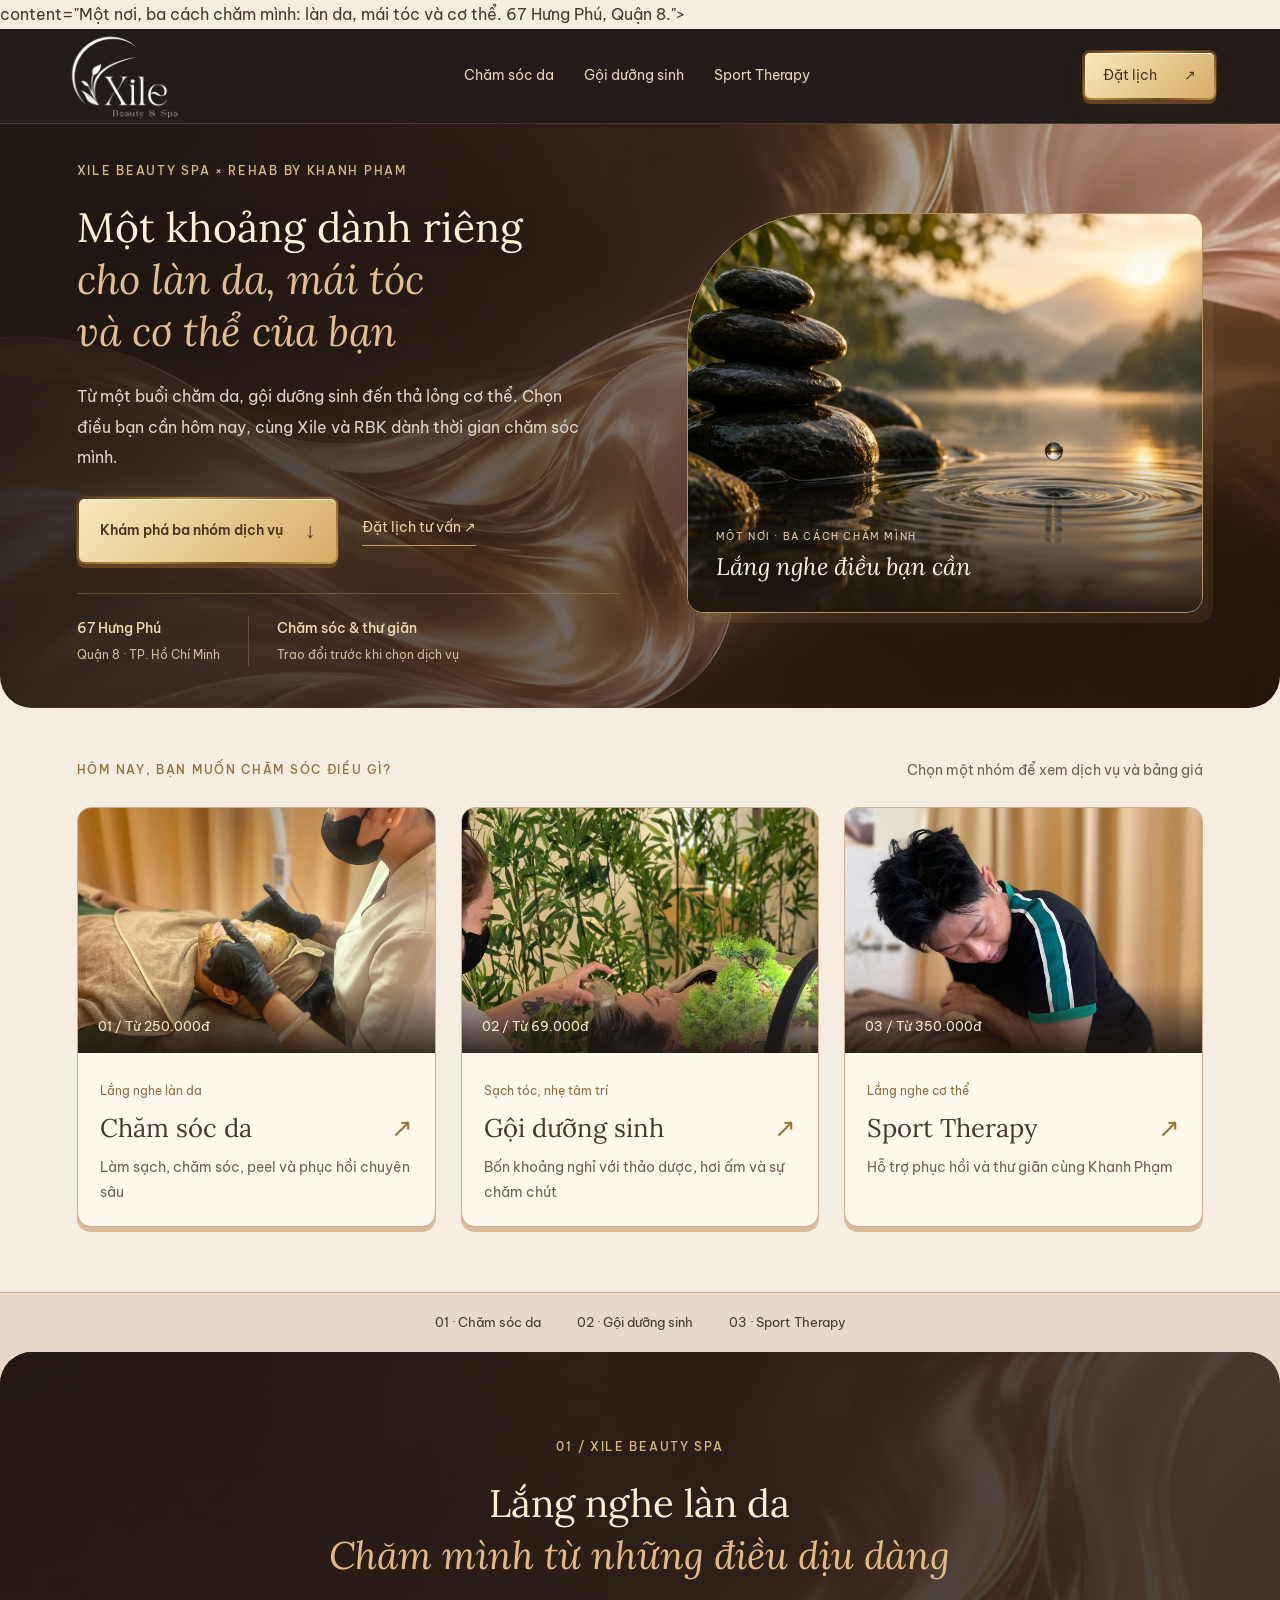
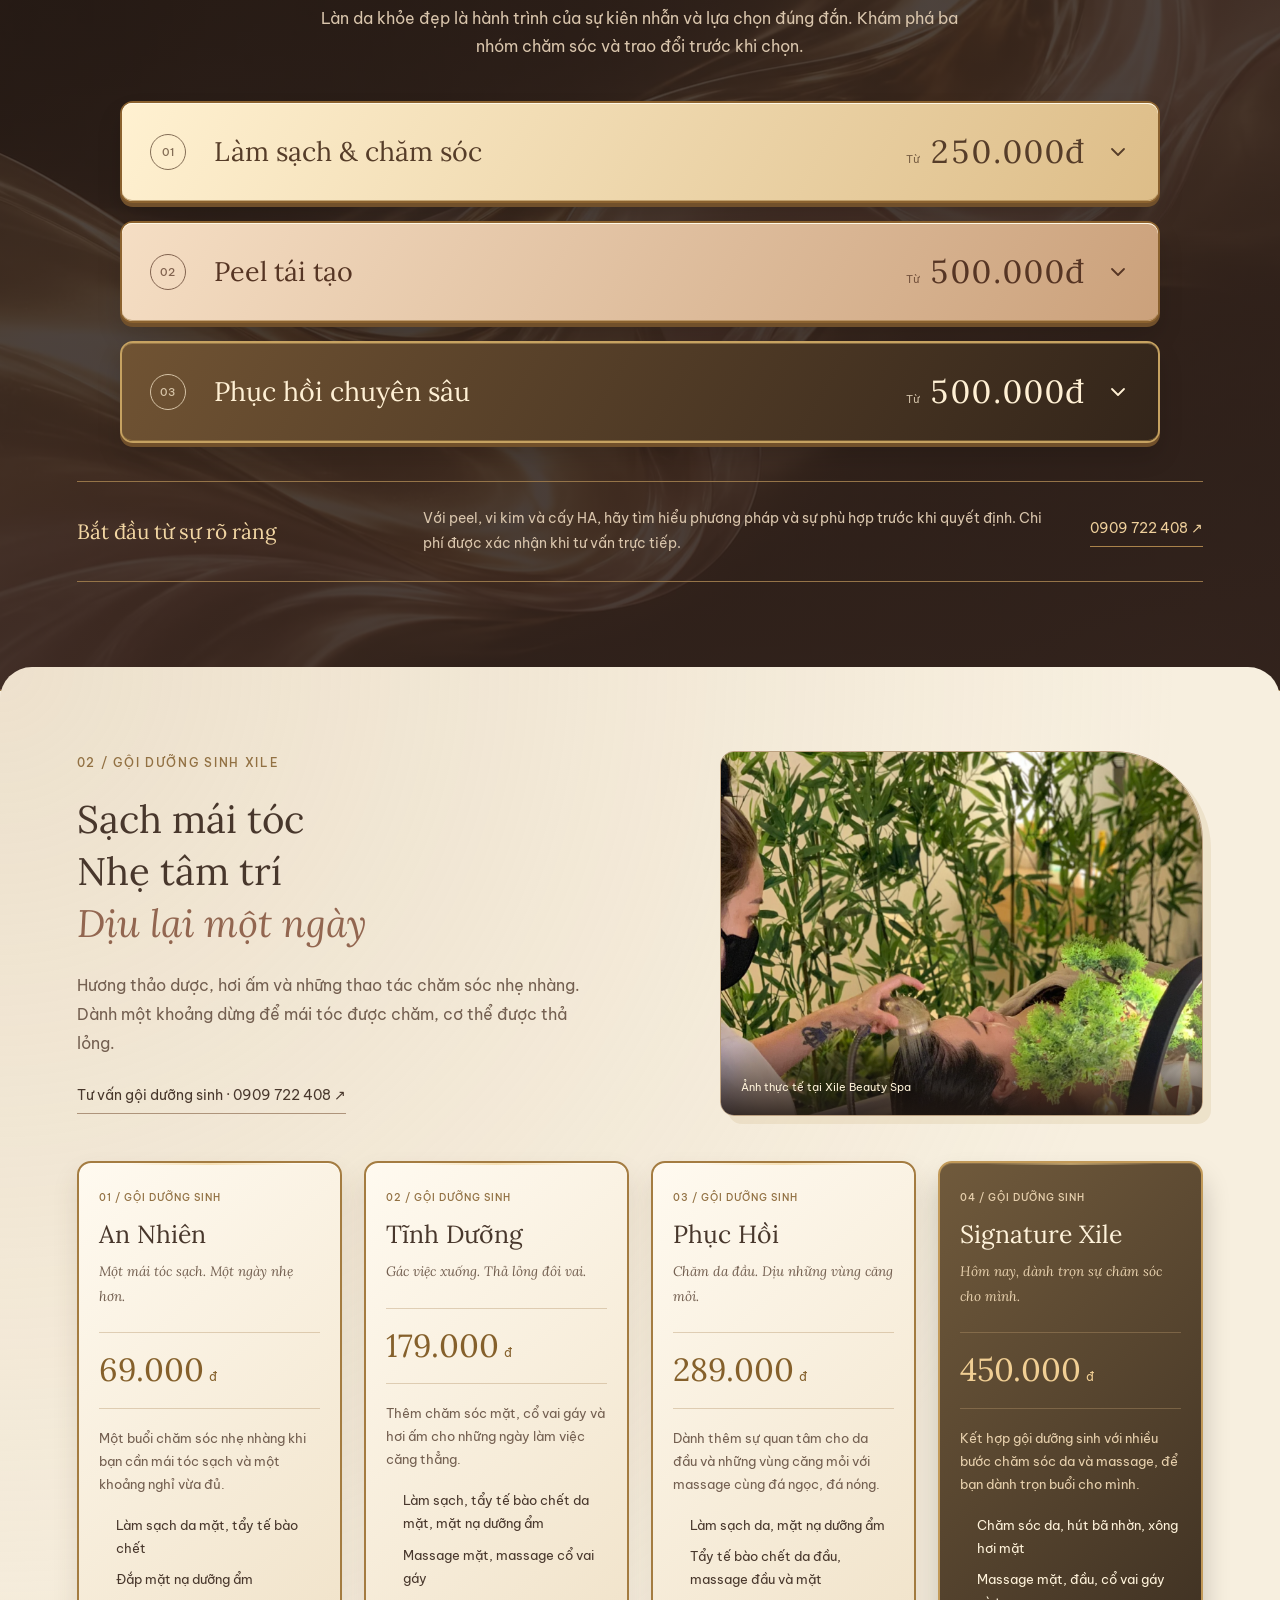
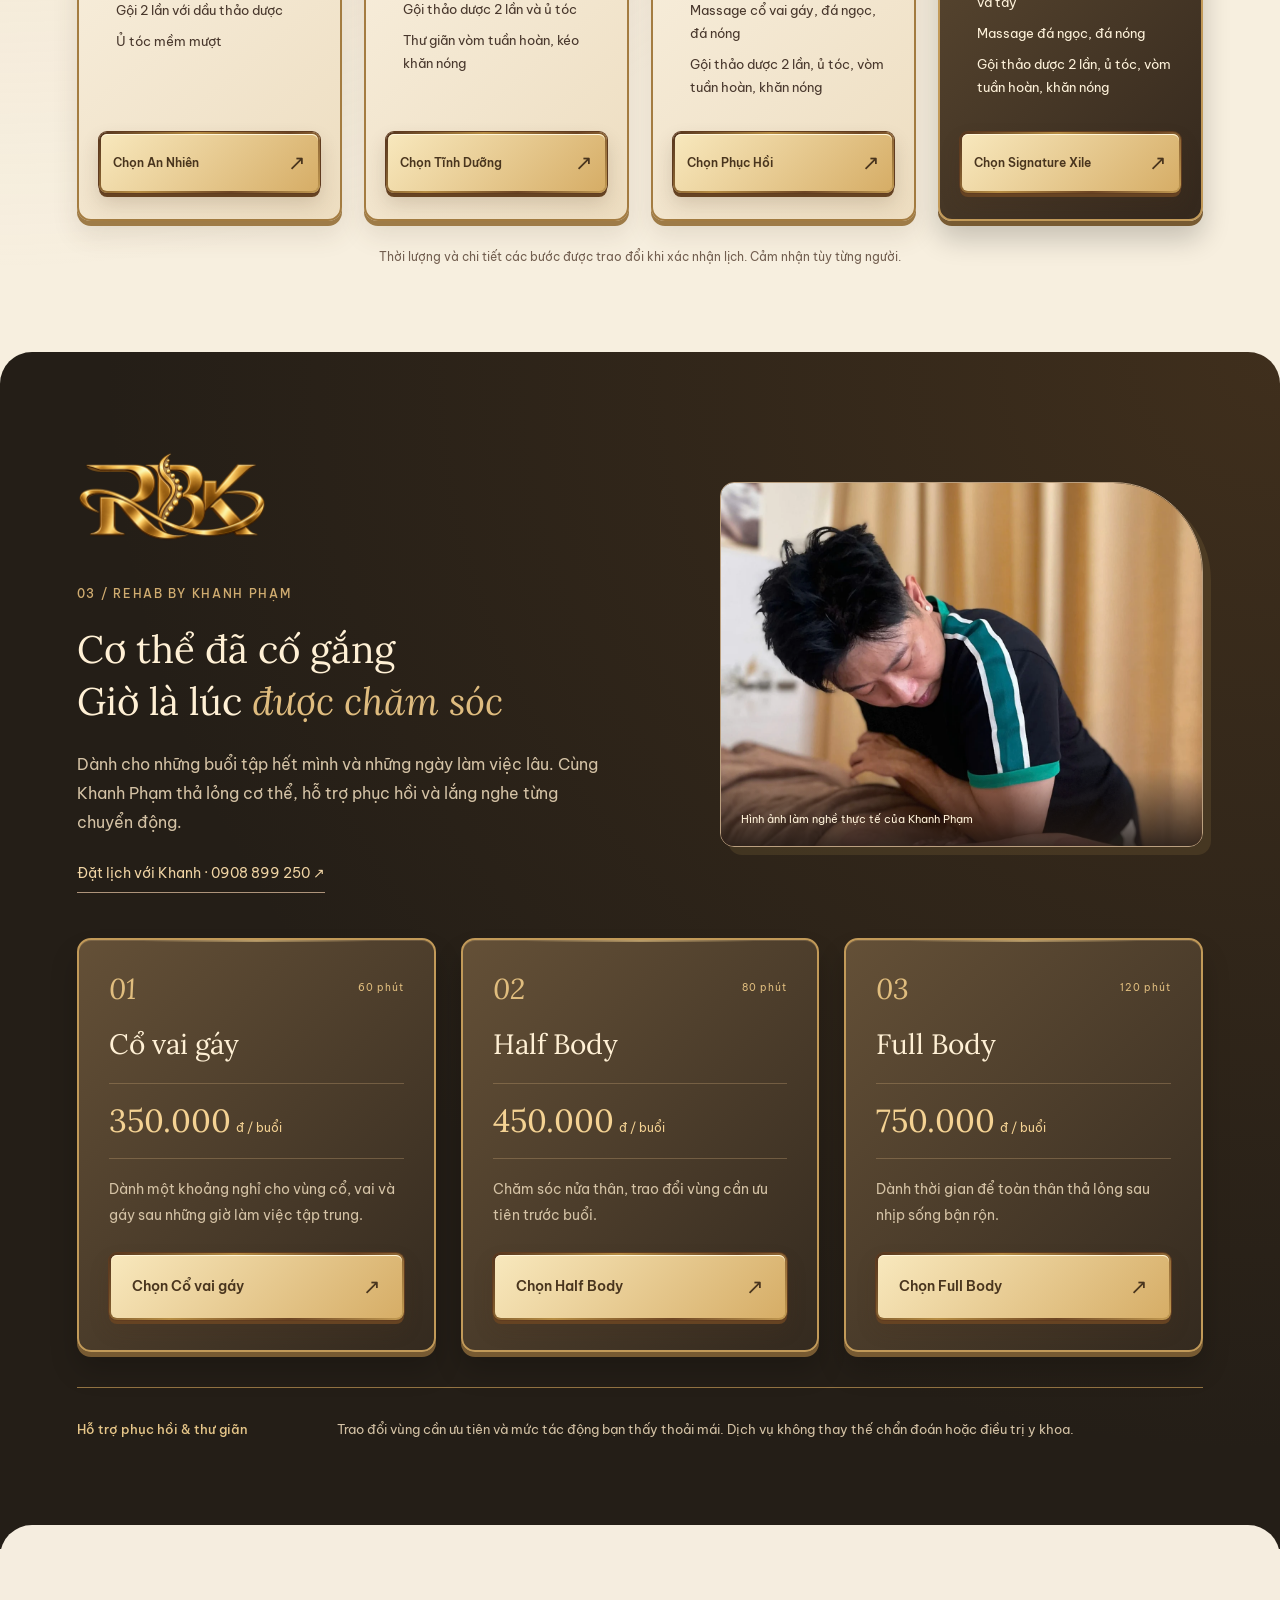
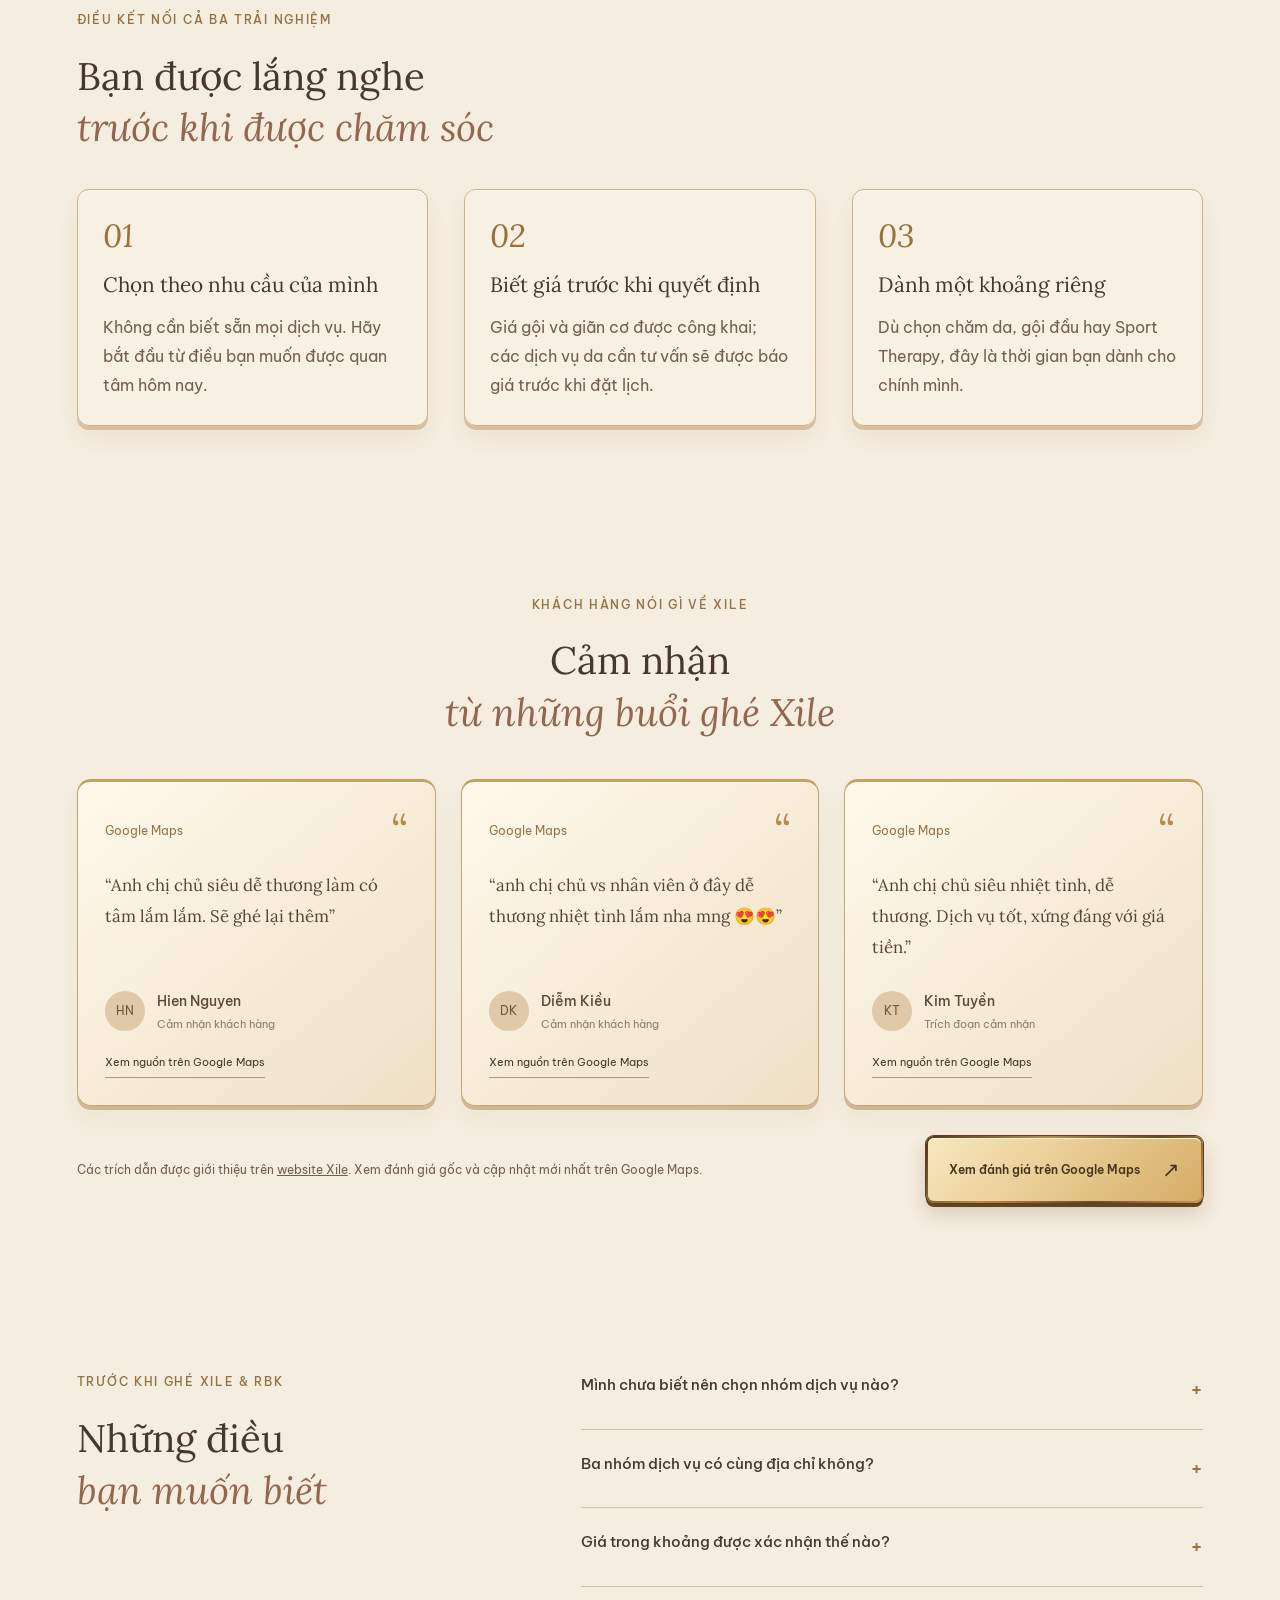
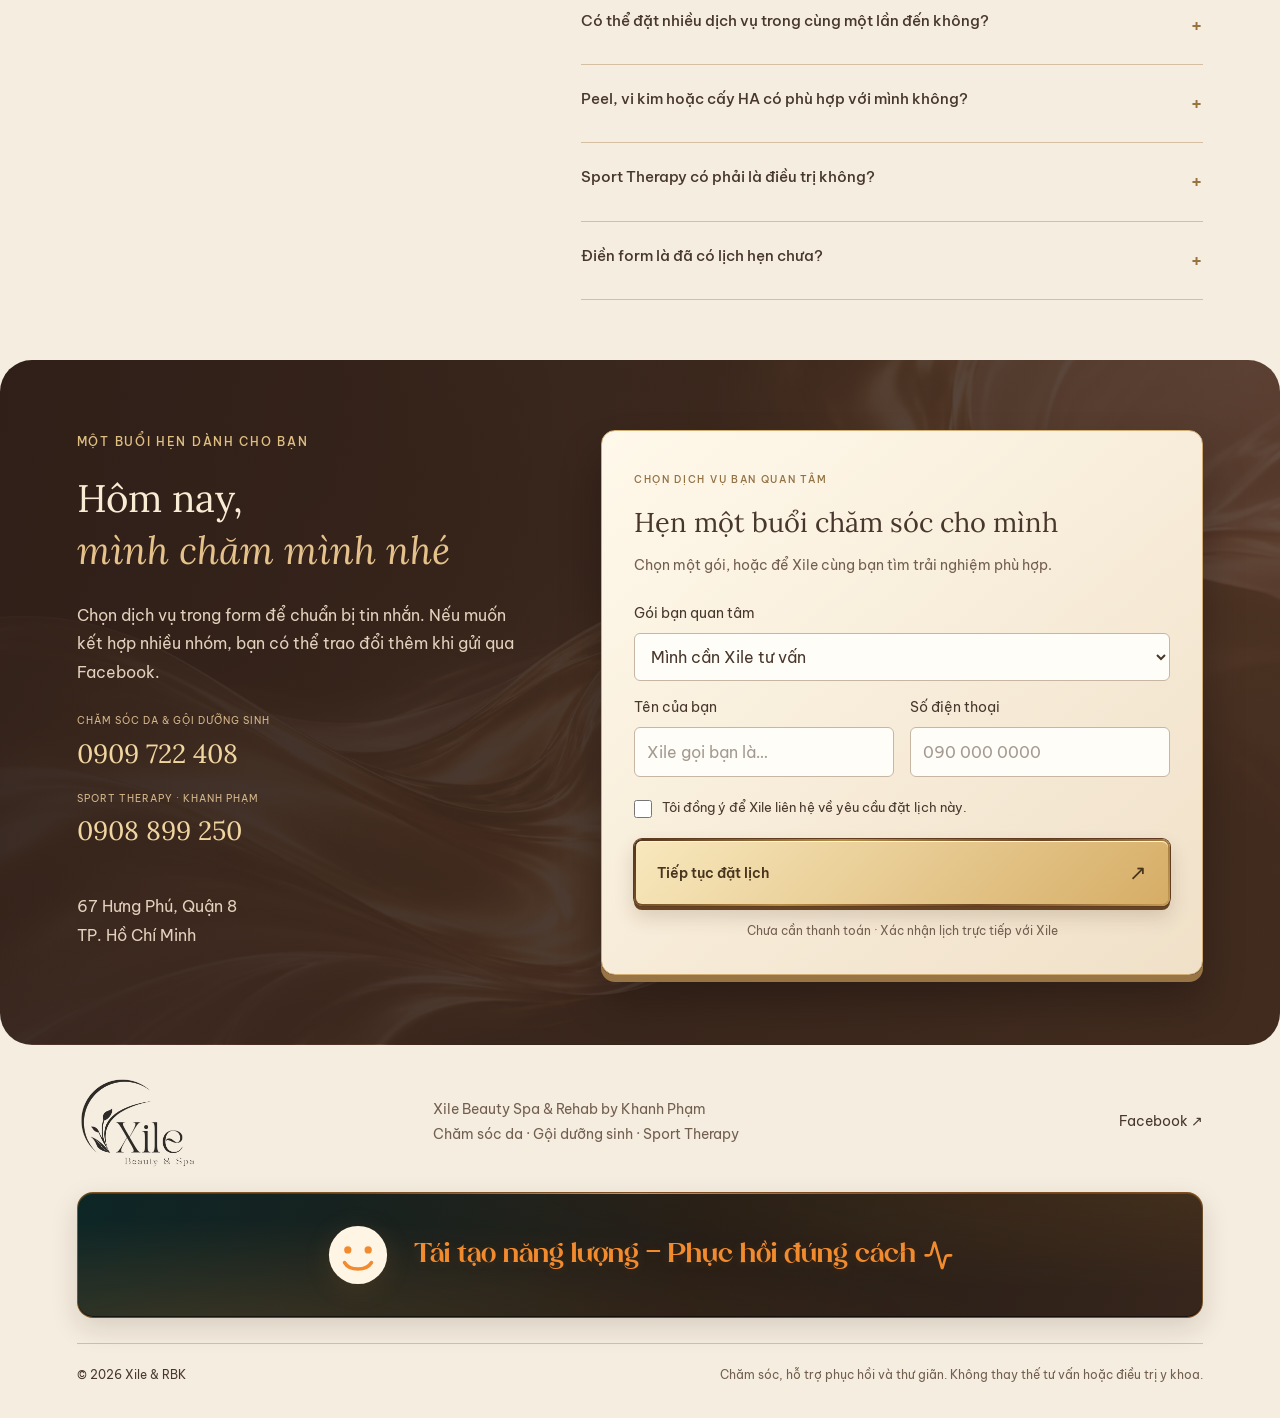
==== index.html @ ebc3cb17 "index.html" ====
<!DOCTYPE html>
<html lang="vi"><head><meta charset="utf-8"><meta name="viewport" content="width=device-width, initial-scale=1"><title>Xile Beauty Spa &amp; RBK | Chăm sóc da, Gội dưỡng sinh, Sport Therapy Quận 8</title><meta name="description" content="Ba cách chăm sóc mình tại 67 Hưng Phú, Quận 8: chăm sóc da từ 250.000đ, gội dưỡng sinh từ 69.000đ và Sport Therapy từ 350.000đ. Khám phá bảng giá và đặt lịch."><link rel="canonical" href="https://khanhphamrehab.github.io/xile-and-rehab/assets/images/zen-water.webp"><meta property="og:title" content="Xile Beauty Spa &amp; Rehab by Khanh Phạm"><meta property="og:description"
                                                                                                                                                                                                                                                                                                                                                                                                                                                                                                                                                                                                        <meta property="og:image" content="https://khanhphamrehab.github.io/xile-and-rehab/assets/images/zen-water.webp"> content="Một nơi, ba cách chăm mình: làn da, mái tóc và cơ thể. 67 Hưng Phú, Quận 8."><meta property="og:locale" content="vi_VN"><meta property="og:type" content="website"><meta name="twitter:card" content="summary"><meta name="twitter:title" content="Xile Beauty Spa &amp; Rehab by Khanh Phạm"><meta name="twitter:description" content="Một nơi, ba cách chăm mình: làn da, mái tóc và cơ thể. 67 Hưng Phú, Quận 8."><link rel="icon" href="assets/images/favicon.svg"><script>(function(){if('scrollRestoration' in history)history.scrollRestoration='manual';function top(){if(location.hash)history.replaceState(history.state,'',location.pathname+location.search);window.scrollTo({top:0,left:0,behavior:'instant'});}top();window.addEventListener('pageshow',top);})();</script><link rel="stylesheet" href="assets/site.css"><script src="assets/config.js" defer></script><script src="assets/booking-utils.js" defer></script><script src="assets/app.js" defer></script><script id="xile-spa-schema" type="application/ld+json">{"@context":"https://schema.org","@type":"DaySpa","name":"Xile Beauty Spa & RBK","alternateName":"Xile Beauty Spa & Rehab by Khanh Phạm","description":"Một nơi, ba cách chăm mình tại Quận 8: chăm sóc da, gội dưỡng sinh và Sport Therapy phục hồi cơ thể "url”: "https://khanhphamrehab.github.io/xile-and-rehab/",

                                                                                                                                                                                                                                                                                                                                                                                                                                                                                                   
"image": "https://khanhphamrehab.github.io/xile-and-rehab/assets/images/zen-water.webp",
"logo": "https://khanhphamrehab.github.io/xile-and-rehab/assets/images/xile-logo.png","telephone":"+84909722408","priceRange":"69.000đ - 750.000đ","currenciesAccepted":"VND","address":{"@type":"PostalAddress","streetAddress":"67 Hưng Phú","addressLocality":"Quận 8","addressRegion":"TP. Hồ Chí Minh","addressCountry":"VN"},"geo":{"@type":"GeoCoordinates","latitude":10.75049,"longitude":106.68102},"openingHoursSpecification":[{"@type":"OpeningHoursSpecification","dayOfWeek":["Monday","Tuesday","Wednesday","Thursday","Friday","Saturday","Sunday"],"opens":"09:00","closes":"20:00"}],"contactPoint":[{"@type":"ContactPoint","telephone":"+84909722408","contactType":"customer service","description":"Tư vấn chăm sóc da & gội dưỡng sinh"},{"@type":"ContactPoint","telephone":"+84908899250","contactType":"customer service","description":"Đặt lịch Sport Therapy cùng Khanh Phạm"}],"sameAs":["https://www.facebook.com/xilebeautyspa","https://www.tiktok.com/@huyen.chi91","https://www.tiktok.com/@khanhpham.sporttherapy"],"hasOfferCatalog":{"@type":"OfferCatalog","name":"Dịch vụ Xile Beauty Spa & RBK","itemListElement":[{"@type":"Offer","itemOffered":{"@type":"Service","name":"Chăm sóc da"},"priceSpecification":{"@type":"PriceSpecification","price":"250000","priceCurrency":"VND","description":"Giá từ"}},{"@type":"Offer","itemOffered":{"@type":"Service","name":"Gội dưỡng sinh"},"priceSpecification":{"@type":"PriceSpecification","minPrice":"69000","maxPrice":"450000","priceCurrency":"VND"}},{"@type":"Offer","itemOffered":{"@type":"Service","name":"Sport Therapy giãn cơ phục hồi"},"priceSpecification":{"@type":"PriceSpecification","minPrice":"350000","maxPrice":"750000","priceCurrency":"VND"}}]}}</script></head><body><div hidden=""><!--$--><!--/$--></div><a class="skip" href="#noi-dung">Đến nội dung chính</a><header><div class="nav-shell"><a href="#" class="brand" aria-label="Xile Beauty Spa — về đầu trang"><img alt="Xile Beauty &amp; Spa" width="500" height="500" decoding="async" style="color:transparent" src="assets/images/xile-logo.png"></a><nav aria-label="Điều hướng chính"><a href="#cham-soc-da">Chăm sóc da</a><a href="#goi-duong-sinh">Gội dưỡng sinh</a><a href="#sport-therapy">Sport Therapy</a></nav><a class="nav-cta" href="#dat-lich">Đặt lịch <span aria-hidden="true">↗</span></a></div></header><main id="noi-dung"><div class="hero-stage"><section class="hero wrap hub-hero"><div><p class="eyebrow">XILE BEAUTY SPA × REHAB BY KHANH PHẠM</p><h1>Một khoảng dành riêng<br class="desktop-break"> <em>cho làn da, mái tóc<br> <!-- -->và cơ thể của bạn</em></h1><p class="lead">Từ một buổi chăm da, gội dưỡng sinh đến thả lỏng cơ thể. Chọn điều bạn cần hôm nay, cùng Xile và RBK dành thời gian chăm sóc mình.</p><div class="hero-actions"><a class="button" href="#chon-dich-vu">Khám phá ba nhóm dịch vụ <span aria-hidden="true">↓</span></a><a class="text-link" href="#dat-lich">Đặt lịch tư vấn ↗</a></div><div class="hero-details"><span><strong>67 Hưng Phú</strong>Quận 8 · TP. Hồ Chí Minh</span><span><strong>Chăm sóc &amp; thư giãn</strong>Trao đổi trước khi chọn dịch vụ</span></div></div><div class="hub-visual"><img alt="Đá zen bên mặt nước tĩnh và giọt nước gợi cảm giác thư giãn" width="1536" height="1024" decoding="async" style="color:transparent" src="assets/images/zen-water.webp"><div><span>MỘT NƠI · BA CÁCH CHĂM MÌNH</span><p>Lắng nghe điều bạn cần</p></div></div></section></div><section class="wrap category-section" id="chon-dich-vu"><div class="category-intro"><p class="eyebrow">HÔM NAY, BẠN MUỐN CHĂM SÓC ĐIỀU GÌ?</p><p>Chọn một nhóm để xem dịch vụ và bảng giá</p></div><div class="category-grid"><a href="#cham-soc-da" class="category-card"><div class="category-image"><img alt="Nhân viên Xile đeo găng chăm sóc da mặt cho khách" loading="lazy" width="600" height="800" decoding="async" style="color:transparent" src="assets/images/skin-care-xile-v2.webp"><span>01<!-- --> / <!-- -->Từ 250.000đ</span></div><div class="category-body"><small>Lắng nghe làn da</small><h2>Chăm sóc da<span aria-hidden="true">↗</span></h2><p>Làm sạch, chăm sóc, peel và phục hồi chuyên sâu</p></div></a><a href="#goi-duong-sinh" class="category-card"><div class="category-image"><img alt="Gội dưỡng sinh thực tế tại Xile" loading="lazy" width="600" height="800" decoding="async" style="color:transparent" src="assets/images/xile-head-spa.webp"><span>02<!-- --> / <!-- -->Từ 69.000đ</span></div><div class="category-body"><small>Sạch tóc, nhẹ tâm trí</small><h2>Gội dưỡng sinh<span aria-hidden="true">↗</span></h2><p>Bốn khoảng nghỉ với thảo dược, hơi ấm và sự chăm chút</p></div></a><a href="#sport-therapy" class="category-card"><div class="category-image"><img alt="Khanh Phạm thực hiện Sport Therapy cho khách" loading="lazy" width="600" height="800" decoding="async" style="color:transparent" src="assets/images/khanh-service.webp"><span>03<!-- --> / <!-- -->Từ 350.000đ</span></div><div class="category-body"><small>Lắng nghe cơ thể</small><h2>Sport Therapy<span aria-hidden="true">↗</span></h2><p>Hỗ trợ phục hồi và thư giãn cùng Khanh Phạm</p></div></a></div></section><div class="quick-nav" aria-label="Chuyển nhanh giữa nhóm dịch vụ"><a href="#cham-soc-da">01 · Chăm sóc da</a><a href="#goi-duong-sinh">02 · Gội dưỡng sinh</a><a href="#sport-therapy">03 · Sport Therapy</a></div><section class="pricing section" id="cham-soc-da"><div class="wrap"><div class="section-head"><p class="eyebrow">01 / XILE BEAUTY SPA</p><h2>Lắng nghe làn da<br> <em>Chăm mình từ những điều dịu dàng</em></h2><p>Làn da khỏe đẹp là hành trình của sự kiên nhẫn và lựa chọn đúng đắn. Khám phá ba nhóm chăm sóc và trao đổi trước khi chọn.</p></div><div class="skin-dropdowns"><article class="skin-dropdown skin-dropdown-cream"><h3 class="skin-dropdown-heading"><button type="button" class="skin-dropdown-trigger" id="skin-trigger-care" aria-expanded="false" aria-controls="skin-panel-care"><span class="skin-dropdown-number">0<!-- -->1</span><span class="skin-dropdown-title">Làm sạch &amp; chăm sóc</span><span class="skin-dropdown-price"><small>Từ</small><strong>250.000đ</strong></span><svg class="skin-dropdown-arrow" viewbox="0 0 24 24" width="24" height="24" aria-hidden="true" focusable="false"><path d="m6 9 6 6 6-6" fill="none" stroke="currentColor" stroke-width="1.8" stroke-linecap="round" stroke-linejoin="round"></path></svg></button></h3><div class="skin-dropdown-panel" id="skin-panel-care" role="region" aria-labelledby="skin-trigger-care" hidden=""><p class="skin-dropdown-line">Gạt đi lớp bụi ngày dài.</p><p class="skin-dropdown-description">Bắt đầu từ nhu cầu làm sạch, cấp ẩm và dành thời gian chăm sóc làn da</p><ul class="skin-dropdown-services"><li><a href="#dat-lich" data-service="co-ban"><span>Chăm sóc da cơ bản</span><strong>250.000đ</strong><span class="skin-service-arrow" aria-hidden="true">↗</span></a></li><li><a href="#dat-lich" data-service="chuyen-sau"><span>Chăm sóc da chuyên sâu</span><strong>550.000đ</strong><span class="skin-service-arrow" aria-hidden="true">↗</span></a></li><li><a href="#dat-lich" data-service="mun-lung"><span>Lấy nhân mụn lưng</span><strong>500.000đ</strong><span class="skin-service-arrow" aria-hidden="true">↗</span></a></li><li><a href="#dat-lich" data-service="co2"><span>Detox CO2 đa tầng</span><strong>450.000đ</strong><span class="skin-service-arrow" aria-hidden="true">↗</span></a></li><li><a href="#dat-lich" data-service="mask"><span>Detox mask cleaner</span><strong>400.000đ</strong><span class="skin-service-arrow" aria-hidden="true">↗</span></a></li><li><a href="#dat-lich" data-service="tao-lanh"><span>Detox tảo lạnh</span><strong>450.000đ</strong><span class="skin-service-arrow" aria-hidden="true">↗</span></a></li><li><a href="https://www.facebook.com/xilebeautyspa/" target="_blank" rel="noopener noreferrer"><span>Cấy HA cấp ẩm</span><strong class="skin-dropdown-inbox">Inbox tư vấn</strong><span class="skin-service-arrow" aria-hidden="true">↗</span></a></li></ul><a class="button" href="https://www.facebook.com/xilebeautyspa/" target="_blank" rel="noopener noreferrer">Nhắn Xile để tư vấn <span aria-hidden="true">↗</span></a></div></article><article class="skin-dropdown skin-dropdown-rose"><h3 class="skin-dropdown-heading"><button type="button" class="skin-dropdown-trigger" id="skin-trigger-peel" aria-expanded="false" aria-controls="skin-panel-peel"><span class="skin-dropdown-number">0<!-- -->2</span><span class="skin-dropdown-title">Peel tái tạo</span><span class="skin-dropdown-price"><small>Từ</small><strong>500.000đ</strong></span><svg class="skin-dropdown-arrow" viewbox="0 0 24 24" width="24" height="24" aria-hidden="true" focusable="false"><path d="m6 9 6 6 6-6" fill="none" stroke="currentColor" stroke-width="1.8" stroke-linecap="round" stroke-linejoin="round"></path></svg></button></h3><div class="skin-dropdown-panel" id="skin-panel-peel" role="region" aria-labelledby="skin-trigger-peel" hidden=""><p class="skin-dropdown-line">Một lựa chọn cần được hiểu rõ.</p><p class="skin-dropdown-description">Trao đổi về tình trạng da và phương pháp trước khi quyết định chọn dịch vụ peel.</p><ul class="skin-dropdown-services"><li><a href="https://www.facebook.com/xilebeautyspa/" target="_blank" rel="noopener noreferrer"><span>Peel mụn</span><strong class="skin-dropdown-inbox">Inbox tư vấn</strong><span class="skin-service-arrow" aria-hidden="true">↗</span></a></li><li><a href="https://www.facebook.com/xilebeautyspa/" target="_blank" rel="noopener noreferrer"><span>Peel Glass Skin</span><strong class="skin-dropdown-inbox">Inbox tư vấn</strong><span class="skin-service-arrow" aria-hidden="true">↗</span></a></li><li><a href="https://www.facebook.com/xilebeautyspa/" target="_blank" rel="noopener noreferrer"><span>Peel tảo nóng</span><strong class="skin-dropdown-inbox">Inbox tư vấn</strong><span class="skin-service-arrow" aria-hidden="true">↗</span></a></li><li><a href="https://www.facebook.com/xilebeautyspa/" target="_blank" rel="noopener noreferrer"><span>Peel phục hồi</span><strong class="skin-dropdown-inbox">Inbox tư vấn</strong><span class="skin-service-arrow" aria-hidden="true">↗</span></a></li><li><a href="https://www.facebook.com/xilebeautyspa/" target="_blank" rel="noopener noreferrer"><span>Peel nám</span><strong class="skin-dropdown-inbox">Inbox tư vấn</strong><span class="skin-service-arrow" aria-hidden="true">↗</span></a></li><li><a href="https://www.facebook.com/xilebeautyspa/" target="_blank" rel="noopener noreferrer"><span>Peel lưng</span><strong class="skin-dropdown-inbox">Inbox tư vấn</strong><span class="skin-service-arrow" aria-hidden="true">↗</span></a></li></ul><a class="button" href="https://www.facebook.com/xilebeautyspa/" target="_blank" rel="noopener noreferrer">Nhắn Xile để tư vấn <span aria-hidden="true">↗</span></a></div></article><article class="skin-dropdown skin-dropdown-dark"><h3 class="skin-dropdown-heading"><button type="button" class="skin-dropdown-trigger" id="skin-trigger-restore" aria-expanded="false" aria-controls="skin-panel-restore"><span class="skin-dropdown-number">0<!-- -->3</span><span class="skin-dropdown-title">Phục hồi chuyên sâu</span><span class="skin-dropdown-price"><small>Từ</small><strong>500.000đ</strong></span><svg class="skin-dropdown-arrow" viewbox="0 0 24 24" width="24" height="24" aria-hidden="true" focusable="false"><path d="m6 9 6 6 6-6" fill="none" stroke="currentColor" stroke-width="1.8" stroke-linecap="round" stroke-linejoin="round"></path></svg></button></h3><div class="skin-dropdown-panel" id="skin-panel-restore" role="region" aria-labelledby="skin-trigger-restore" hidden=""><p class="skin-dropdown-line">Kiên nhẫn với làn da của mình.</p><p class="skin-dropdown-description">Tìm hiểu lựa chọn chăm sóc theo mối quan tâm về thâm sau mụn, dầu và bề mặt da</p><ul class="skin-dropdown-services"><li><a href="https://www.facebook.com/xilebeautyspa/" target="_blank" rel="noopener noreferrer"><span>Vi kim tái tạo</span><strong class="skin-dropdown-inbox">Inbox tư vấn</strong><span class="skin-service-arrow" aria-hidden="true">↗</span></a></li><li><a href="https://www.facebook.com/xilebeautyspa/" target="_blank" rel="noopener noreferrer"><span>Cải thiện thâm sau mụn</span><strong class="skin-dropdown-inbox">Inbox tư vấn</strong><span class="skin-service-arrow" aria-hidden="true">↗</span></a></li><li><a href="https://www.facebook.com/xilebeautyspa/" target="_blank" rel="noopener noreferrer"><span>Kiểm soát dầu</span><strong class="skin-dropdown-inbox">Inbox tư vấn</strong><span class="skin-service-arrow" aria-hidden="true">↗</span></a></li><li><a href="https://www.facebook.com/xilebeautyspa/" target="_blank" rel="noopener noreferrer"><span>Thu nhỏ lỗ chân lông</span><strong class="skin-dropdown-inbox">Inbox tư vấn</strong><span class="skin-service-arrow" aria-hidden="true">↗</span></a></li></ul><a class="button" href="https://www.facebook.com/xilebeautyspa/" target="_blank" rel="noopener noreferrer">Nhắn Xile để tư vấn <span aria-hidden="true">↗</span></a></div></article></div><div class="price-note"><strong>Bắt đầu từ sự rõ ràng</strong><p>Với peel, vi kim và cấy HA, hãy tìm hiểu phương pháp và sự phù hợp trước khi quyết định. Chi phí được xác nhận khi tư vấn trực tiếp.</p><a href="tel:0909722408">0909 722 408 ↗</a></div></div></section><section class="hair-section section" id="goi-duong-sinh"><div class="wrap"><div class="service-editorial"><div><p class="eyebrow">02 / GỘI DƯỠNG SINH XILE</p><h2>Sạch mái tóc<br> <!-- -->Nhẹ tâm trí<br> <em>Dịu lại một ngày</em></h2><p>Hương thảo dược, hơi ấm và những thao tác chăm sóc nhẹ nhàng. Dành một khoảng dừng để mái tóc được chăm, cơ thể được thả lỏng.</p><a class="text-link" href="tel:0909722408">Tư vấn gội dưỡng sinh · 0909 722 408 ↗</a></div><figure><img alt="Nhân viên Xile gội dưỡng sinh cho khách" loading="lazy" width="1350" height="1800" decoding="async" style="color:transparent" src="assets/images/xile-head-spa.webp"><figcaption>Ảnh thực tế tại Xile Beauty Spa</figcaption></figure></div><div class="hair-grid"><article class="hair-card hair-0"><span class="eyebrow">0<!-- -->1<!-- --> / GỘI DƯỠNG SINH</span><h3>An Nhiên</h3><p class="hair-caption">Một mái tóc sạch. Một ngày nhẹ hơn.</p><div class="package-price">69.000<span>đ</span></div><p>Một buổi chăm sóc nhẹ nhàng khi bạn cần mái tóc sạch và một khoảng nghỉ vừa đủ.</p><ul><li>Làm sạch da mặt, tẩy tế bào chết</li><li>Đắp mặt nạ dưỡng ẩm</li><li>Gội 2 lần với dầu thảo dược</li><li>Ủ tóc mềm mượt</li></ul><a class="button" href="#dat-lich" data-service="an-nhien">Chọn <!-- -->An Nhiên<span aria-hidden="true">↗</span></a></article><article class="hair-card hair-1"><span class="eyebrow">0<!-- -->2<!-- --> / GỘI DƯỠNG SINH</span><h3>Tĩnh Dưỡng</h3><p class="hair-caption">Gác việc xuống. Thả lỏng đôi vai.</p><div class="package-price">179.000<span>đ</span></div><p>Thêm chăm sóc mặt, cổ vai gáy và hơi ấm cho những ngày làm việc căng thẳng.</p><ul><li>Làm sạch, tẩy tế bào chết da mặt, mặt nạ dưỡng ẩm</li><li>Massage mặt, massage cổ vai gáy</li><li>Gội thảo dược 2 lần và ủ tóc</li><li>Thư giãn vòm tuần hoàn, kéo khăn nóng</li></ul><a class="button" href="#dat-lich" data-service="tinh-duong">Chọn <!-- -->Tĩnh Dưỡng<span aria-hidden="true">↗</span></a></article><article class="hair-card hair-2"><span class="eyebrow">0<!-- -->3<!-- --> / GỘI DƯỠNG SINH</span><h3>Phục Hồi</h3><p class="hair-caption">Chăm da đầu. Dịu những vùng căng mỏi.</p><div class="package-price">289.000<span>đ</span></div><p>Dành thêm sự quan tâm cho da đầu và những vùng căng mỏi với massage cùng đá ngọc, đá nóng.</p><ul><li>Làm sạch da, mặt nạ dưỡng ẩm</li><li>Tẩy tế bào chết da đầu, massage đầu và mặt</li><li>Massage cổ vai gáy, đá ngọc, đá nóng</li><li>Gội thảo dược 2 lần, ủ tóc, vòm tuần hoàn, khăn nóng</li></ul><a class="button" href="#dat-lich" data-service="phuc-hoi">Chọn <!-- -->Phục Hồi<span aria-hidden="true">↗</span></a></article><article class="hair-card hair-3"><span class="eyebrow">0<!-- -->4<!-- --> / GỘI DƯỠNG SINH</span><h3>Signature Xile</h3><p class="hair-caption">Hôm nay, dành trọn sự chăm sóc cho mình.</p><div class="package-price">450.000<span>đ</span></div><p>Kết hợp gội dưỡng sinh với nhiều bước chăm sóc da và massage, để bạn dành trọn buổi cho mình.</p><ul><li>Chăm sóc da, hút bã nhờn, xông hơi mặt</li><li>Massage mặt, đầu, cổ vai gáy và tay</li><li>Massage đá ngọc, đá nóng</li><li>Gội thảo dược 2 lần, ủ tóc, vòm tuần hoàn, khăn nóng</li></ul><a class="button" href="#dat-lich" data-service="signature">Chọn <!-- -->Signature Xile<span aria-hidden="true">↗</span></a></article></div><p class="service-footnote">Thời lượng và chi tiết các bước được trao đổi khi xác nhận lịch. Cảm nhận tùy từng người.</p></div></section><section class="rehab-section section" id="sport-therapy"><div class="wrap"><div class="service-editorial"><div><img alt="RBK — Rehab by Khanh Phạm" loading="lazy" width="1536" height="1024" decoding="async" class="rbk-mark" style="color:transparent" src="assets/images/rbk-logo.png"><p class="eyebrow">03 / REHAB BY KHANH PHẠM</p><h2>Cơ thể đã cố gắng<br> <!-- -->Giờ là lúc <em>được chăm sóc</em></h2><p>Dành cho những buổi tập hết mình và những ngày làm việc lâu. Cùng Khanh Phạm thả lỏng cơ thể, hỗ trợ phục hồi và lắng nghe từng chuyển động.</p><a class="text-link" href="tel:0908899250">Đặt lịch với Khanh · 0908 899 250 ↗</a></div><figure><img alt="Khanh Phạm trực tiếp chăm sóc cơ vùng lưng cho khách" loading="lazy" width="1350" height="1800" decoding="async" style="color:transparent" src="assets/images/khanh-service.webp"><figcaption>Hình ảnh làm nghề thực tế của Khanh Phạm</figcaption></figure></div><div class="rehab-grid"><article class="rehab-card"><div class="card-top"><span>0<!-- -->1</span><span>60 phút</span></div><h3>Cổ vai gáy</h3><div class="package-price">350.000<span>đ / buổi</span></div><p>Dành một khoảng nghỉ cho vùng cổ, vai và gáy sau những giờ làm việc tập trung.</p><a class="button" href="#dat-lich" data-service="rehab-neck">Chọn <!-- -->Cổ vai gáy<span aria-hidden="true">↗</span></a></article><article class="rehab-card"><div class="card-top"><span>0<!-- -->2</span><span>80 phút</span></div><h3>Half Body</h3><div class="package-price">450.000<span>đ / buổi</span></div><p>Chăm sóc nửa thân, trao đổi vùng cần ưu tiên trước buổi.</p><a class="button" href="#dat-lich" data-service="rehab-half">Chọn <!-- -->Half Body<span aria-hidden="true">↗</span></a></article><article class="rehab-card"><div class="card-top"><span>0<!-- -->3</span><span>120 phút</span></div><h3>Full Body</h3><div class="package-price">750.000<span>đ / buổi</span></div><p>Dành thời gian để toàn thân thả lỏng sau nhịp sống bận rộn.</p><a class="button" href="#dat-lich" data-service="rehab-full">Chọn <!-- -->Full Body<span aria-hidden="true">↗</span></a></article></div><div class="rehab-note"><strong>Hỗ trợ phục hồi &amp; thư giãn</strong><p>Trao đổi vùng cần ưu tiên và mức tác động bạn thấy thoải mái. Dịch vụ không thay thế chẩn đoán hoặc điều trị y khoa.</p></div></div></section><div class="shared-chapter"><section class="section wrap shared-values"><p class="eyebrow">ĐIỀU KẾT NỐI CẢ BA TRẢI NGHIỆM</p><h2>Bạn được lắng nghe<br> <em>trước khi được chăm sóc</em></h2><div class="benefits"><article><span>01</span><h3>Chọn theo nhu cầu của mình</h3><p>Không cần biết sẵn mọi dịch vụ. Hãy bắt đầu từ điều bạn muốn được quan tâm hôm nay.</p></article><article><span>02</span><h3>Biết giá trước khi quyết định</h3><p>Giá gội và giãn cơ được công khai; các dịch vụ da cần tư vấn sẽ được báo giá trước khi đặt lịch.</p></article><article><span>03</span><h3>Dành một khoảng riêng</h3><p>Dù chọn chăm da, gội đầu hay Sport Therapy, đây là thời gian bạn dành cho chính mình.</p></article></div></section></div><section class="section wrap customer-reviews" id="danh-gia"><div class="section-head"><p class="eyebrow">KHÁCH HÀNG NÓI GÌ VỀ XILE</p><h2>Cảm nhận<br><em>từ những buổi ghé Xile</em></h2></div><div class="customer-review-grid"><article class="customer-review-card"><div class="customer-review-top"><span>Google Maps</span><span aria-hidden="true">“</span></div><blockquote>“<!-- -->Anh chị chủ siêu dễ thương làm có tâm lắm lắm. Sẽ ghé lại thêm<!-- -->”</blockquote><div class="customer-review-person"><span>HN</span><div><strong>Hien Nguyen</strong><small>Cảm nhận khách hàng</small></div></div><a class="text-link" href="https://maps.app.goo.gl/XafAJZNHmoeHtmjk6" target="_blank" rel="noopener noreferrer">Xem nguồn trên Google Maps</a></article><article class="customer-review-card"><div class="customer-review-top"><span>Google Maps</span><span aria-hidden="true">“</span></div><blockquote>“<!-- -->anh chị chủ vs nhân viên ở đây dễ thương nhiệt tình lắm nha mng 😍😍<!-- -->”</blockquote><div class="customer-review-person"><span>DK</span><div><strong>Diễm Kiều</strong><small>Cảm nhận khách hàng</small></div></div><a class="text-link" href="https://maps.app.goo.gl/XafAJZNHmoeHtmjk6" target="_blank" rel="noopener noreferrer">Xem nguồn trên Google Maps</a></article><article class="customer-review-card"><div class="customer-review-top"><span>Google Maps</span><span aria-hidden="true">“</span></div><blockquote>“<!-- -->Anh chị chủ siêu nhiệt tình, dễ thương. Dịch vụ tốt, xứng đáng với giá tiền.<!-- -->”</blockquote><div class="customer-review-person"><span>KT</span><div><strong>Kim Tuyền</strong><small>Trích đoạn cảm nhận</small></div></div><a class="text-link" href="https://maps.app.goo.gl/XafAJZNHmoeHtmjk6" target="_blank" rel="noopener noreferrer">Xem nguồn trên Google Maps</a></article></div><div class="customer-review-footer"><p>Các trích dẫn được giới thiệu trên <a href="https://xile-spa-dinhlnd.github.io/xile-spa-landing-page/#feedback" target="_blank" rel="noopener noreferrer">website Xile</a>. Xem đánh giá gốc và cập nhật mới nhất trên Google Maps.</p><a class="button" href="https://maps.app.goo.gl/XafAJZNHmoeHtmjk6" target="_blank" rel="noopener noreferrer">Xem đánh giá trên Google Maps <span aria-hidden="true">↗</span></a></div></section><section class="section wrap faq" id="hoi-dap"><div><p class="eyebrow">TRƯỚC KHI GHÉ XILE &amp; RBK</p><h2>Những điều<br> <em>bạn muốn biết</em></h2></div><div><details><summary>Mình chưa biết nên chọn nhóm dịch vụ nào?<span aria-hidden="true">+</span></summary><p>Bạn có thể bắt đầu từ điều mình muốn ưu tiên: chăm sóc da, làm sạch tóc và thư giãn, hoặc chăm sóc những vùng cơ căng mỏi. Chọn “Mình cần Xile tư vấn” trong form để trao đổi trước khi quyết định.</p></details><details><summary>Ba nhóm dịch vụ có cùng địa chỉ không?<span aria-hidden="true">+</span></summary><p>Cả ba nhóm đều tại 67 Hưng Phú, Quận 8, TP. Hồ Chí Minh. Chăm sóc da và gội dưỡng sinh: 0909 722 408. Sport Therapy cùng Khanh Phạm: 0908 899 250.</p></details><details><summary>Giá trong khoảng được xác nhận thế nào?<span aria-hidden="true">+</span></summary><p>Một số dịch vụ chăm sóc da có khoảng giá. Bạn sẽ trao đổi lựa chọn và xác nhận mức giá cụ thể trước khi quyết định thực hiện. Các bước và thời lượng chăm sóc da, gội dưỡng sinh được xác nhận khi đặt lịch.</p></details><details><summary>Có thể đặt nhiều dịch vụ trong cùng một lần đến không?<span aria-hidden="true">+</span></summary><p>Bạn hãy nêu các dịch vụ muốn kết hợp trong tin nhắn gửi Xile. Khung giờ, tổng thời lượng và chi phí sẽ được trao đổi trước khi xác nhận. Trang chưa có giá combo cho việc kết hợp các nhóm.</p></details><details><summary>Peel, vi kim hoặc cấy HA có phù hợp với mình không?<span aria-hidden="true">+</span></summary><p>Hãy trao đổi rõ phương pháp, sản phẩm sử dụng, người thực hiện và cách chăm sóc sau buổi trước khi chọn. Tên dịch vụ hoặc mức giá chưa đủ để xác định sự phù hợp với làn da của bạn.</p></details><details><summary>Sport Therapy có phải là điều trị không?<span aria-hidden="true">+</span></summary><p>Không. Dịch vụ Sport Therapy tại RBK hỗ trợ phục hồi và thư giãn, không chẩn đoán hay thay thế điều trị y khoa. Bạn có thể trao đổi vùng cần ưu tiên và mức tác động mình thấy thoải mái.</p></details><details><summary>Điền form là đã có lịch hẹn chưa?<span aria-hidden="true">+</span></summary><p>Chưa. Form hiện soạn nội dung để bạn sao chép và gửi qua Facebook. Lịch hẹn chỉ được xác nhận khi hai bên thống nhất dịch vụ và thời gian. Bạn cũng có thể gọi trực tiếp số hotline tương ứng.</p></details></div></section><section class="booking" id="dat-lich"><div class="wrap booking-grid"><div class="booking-copy"><p class="eyebrow">MỘT BUỔI HẸN DÀNH CHO BẠN</p><h2>Hôm nay,<br> <em>mình chăm mình nhé</em></h2><p>Chọn dịch vụ trong form để chuẩn bị tin nhắn. Nếu muốn kết hợp nhiều nhóm, bạn có thể trao đổi thêm khi gửi qua Facebook.</p><div class="contact-group"><small>CHĂM SÓC DA &amp; GỘI DƯỠNG SINH</small><a class="phone" href="tel:0909722408">0909 722 408</a><small>SPORT THERAPY · KHANH PHẠM</small><a class="phone" href="tel:0908899250">0908 899 250</a></div><p>67 Hưng Phú, Quận 8<br> <!-- -->TP. Hồ Chí Minh</p></div><form class="booking-form" novalidate=""><div class="form-heading"><span class="eyebrow">CHỌN DỊCH VỤ BẠN QUAN TÂM</span><h3>Hẹn một buổi chăm sóc cho mình</h3><p>Chọn một gói, hoặc để Xile cùng bạn tìm trải nghiệm phù hợp.</p></div><label for="service">Gói bạn quan tâm</label><select id="service" name="service"><option value="consult" selected>Mình cần Xile tư vấn</option><optgroup label="Chăm sóc da · Xile"><option value="co-ban">Chăm sóc da cơ bản<!-- --> — <!-- -->250.000đ</option><option value="chuyen-sau">Chăm sóc da chuyên sâu<!-- --> — <!-- -->550.000đ</option><option value="mun-lung">Lấy nhân mụn lưng<!-- --> — <!-- -->500.000đ</option><option value="co2">Detox CO2 đa tầng<!-- --> — <!-- -->450.000đ</option><option value="mask">Detox mask cleaner<!-- --> — <!-- -->400.000đ</option><option value="tao-lanh">Detox tảo lạnh<!-- --> — <!-- -->450.000đ</option><option value="ha">Cấy HA cấp ẩm<!-- --> — <!-- -->Inbox tư vấn</option><option value="peel-mun">Peel mụn<!-- --> — <!-- -->Inbox tư vấn</option><option value="glass">Peel Glass Skin<!-- --> — <!-- -->Inbox tư vấn</option><option value="tao-nong">Peel tảo nóng<!-- --> — <!-- -->Inbox tư vấn</option><option value="peel-phuc-hoi">Peel phục hồi<!-- --> — <!-- -->Inbox tư vấn</option><option value="nam">Peel nám<!-- --> — <!-- -->Inbox tư vấn</option><option value="peel-lung">Peel lưng<!-- --> — <!-- -->Inbox tư vấn</option><option value="vi-kim">Vi kim tái tạo<!-- --> — <!-- -->Inbox tư vấn</option><option value="tham">Cải thiện thâm sau mụn<!-- --> — <!-- -->Inbox tư vấn</option><option value="dau">Kiểm soát dầu<!-- --> — <!-- -->Inbox tư vấn</option><option value="lo-chan-long">Thu nhỏ lỗ chân lông<!-- --> — <!-- -->Inbox tư vấn</option></optgroup><optgroup label="Gội dưỡng sinh · Xile"><option value="an-nhien">An Nhiên<!-- --> — <!-- -->69.000đ</option><option value="tinh-duong">Tĩnh Dưỡng<!-- --> — <!-- -->179.000đ</option><option value="phuc-hoi">Phục Hồi<!-- --> — <!-- -->289.000đ</option><option value="signature">Signature Xile<!-- --> — <!-- -->450.000đ</option></optgroup><optgroup label="Sport Therapy · RBK"><option value="rehab-neck">Cổ vai gáy<!-- --> — <!-- -->350.000đ</option><option value="rehab-half">Half Body<!-- --> — <!-- -->450.000đ</option><option value="rehab-full">Full Body<!-- --> — <!-- -->750.000đ</option></optgroup></select><div class="field-grid"><div><label for="name">Tên của bạn</label><input id="name" autocomplete="name" maxlength="80" placeholder="Xile gọi bạn là…" aria-invalid="false" name="name"></div><div><label for="phone">Số điện thoại</label><input id="phone" type="tel" inputmode="tel" autocomplete="tel" maxlength="20" placeholder="090 000 0000" aria-invalid="false" name="phone"></div></div><label class="consent"><input type="checkbox" name="consent"><span>Tôi đồng ý để Xile liên hệ về yêu cầu đặt lịch này.</span></label><button class="button" type="submit">Tiếp tục đặt lịch<span aria-hidden="true">↗</span></button><p class="form-note">Chưa cần thanh toán · Xác nhận lịch trực tiếp với Xile</p><div role="status" aria-live="polite"></div></form></div></section></main><footer class="wrap"><a href="#" class="brand" aria-label="Xile Beauty Spa — về đầu trang"><img alt="Xile Beauty &amp; Spa" width="500" height="500" decoding="async" style="color:transparent" src="assets/images/xile-logo.png"></a><p>Xile Beauty Spa &amp; Rehab by Khanh Phạm<br> <!-- -->Chăm sóc da · Gội dưỡng sinh · Sport Therapy</p><a href="https://www.facebook.com/xilebeautyspa/" target="_blank" rel="noopener noreferrer">Facebook ↗</a><div class="footer-signature"><svg class="footer-smile" viewbox="0 0 88 88" aria-hidden="true" focusable="false"><g transform="translate(-256 -206)"><circle class="footer-smile-face" cx="300" cy="250" r="40"></circle><path class="footer-smile-mouth" d="M318.44666 260.53513C315.42084 265.68414 308.30103 269.30002 300 269.30002C291.6767 269.30002 284.54089 265.6647 281.52905 260.49356"></path><g class="footer-smile-eyes"><circle cx="286" cy="243" r="5"></circle><circle cx="314" cy="243" r="5"></circle></g></g></svg><p><span>Tái tạo năng lượng</span> - <span>Phục hồi đúng <span class="footer-quote-ending">cách<span class="footer-activity" aria-hidden="true"><svg fill="none" height="28" stroke="currentColor" stroke-linecap="round" stroke-linejoin="round" stroke-width="2" viewbox="0 0 24 24" width="28" xmlns="http://www.w3.org/2000/svg" aria-hidden="true" focusable="false"><path d="M22 12h-2.48a2 2 0 0 0-1.93 1.46l-2.35 8.36a.25.25 0 0 1-.48 0L9.24 2.18a.25.25 0 0 0-.48 0l-2.35 8.36A2 2 0 0 1 4.49 12H2" opacity="1" pathlength="1" stroke-dashoffset="0" stroke-dasharray="1 1"></path></svg></span></span></span></p></div><div class="footer-bottom"><span>© <!-- -->2026<!-- --> Xile &amp; RBK</span><p>Chăm sóc, hỗ trợ phục hồi và thư giãn. Không thay thế tư vấn hoặc điều trị y khoa.</p></div></footer><div class="mobile-bar"><a href="#chon-dich-vu">Chọn dịch vụ</a><a href="#dat-lich">Đặt lịch <span aria-hidden="true">↗</span></a></div><!--$--><!--/$--></body></html>
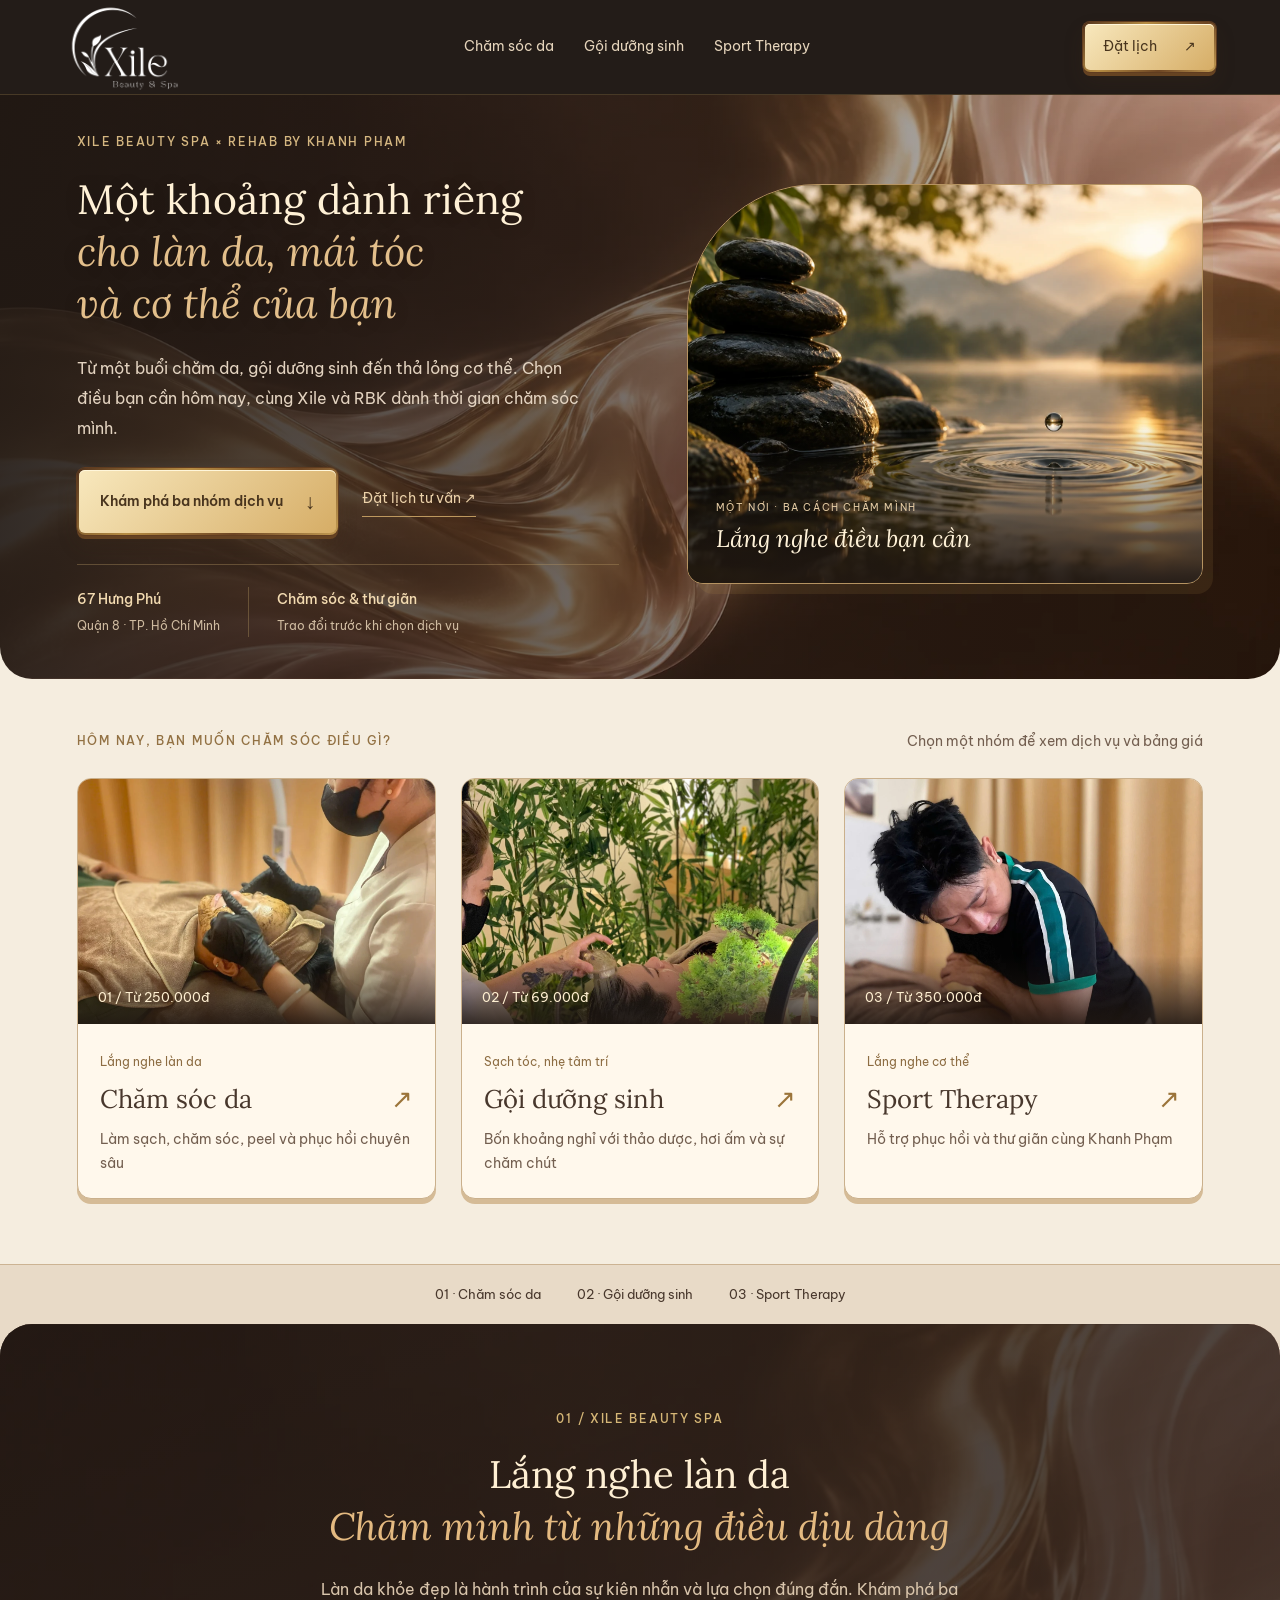
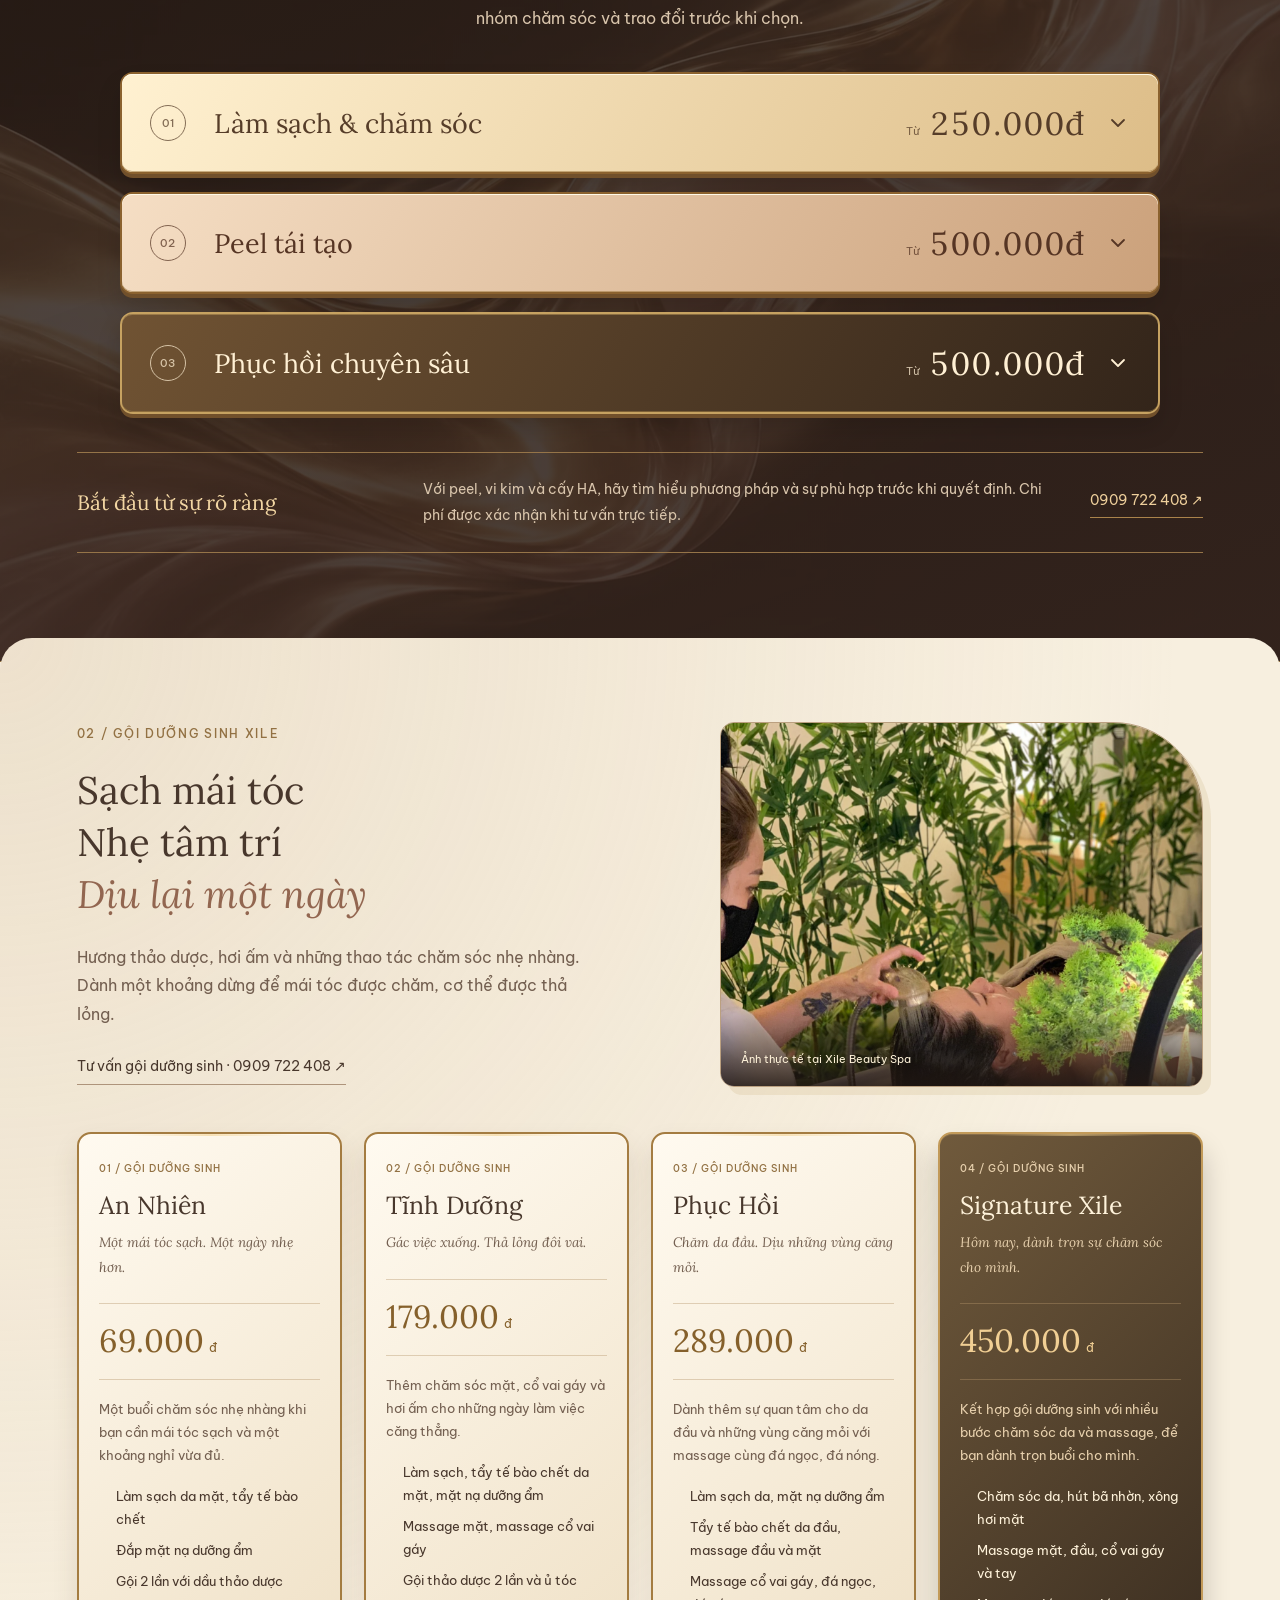
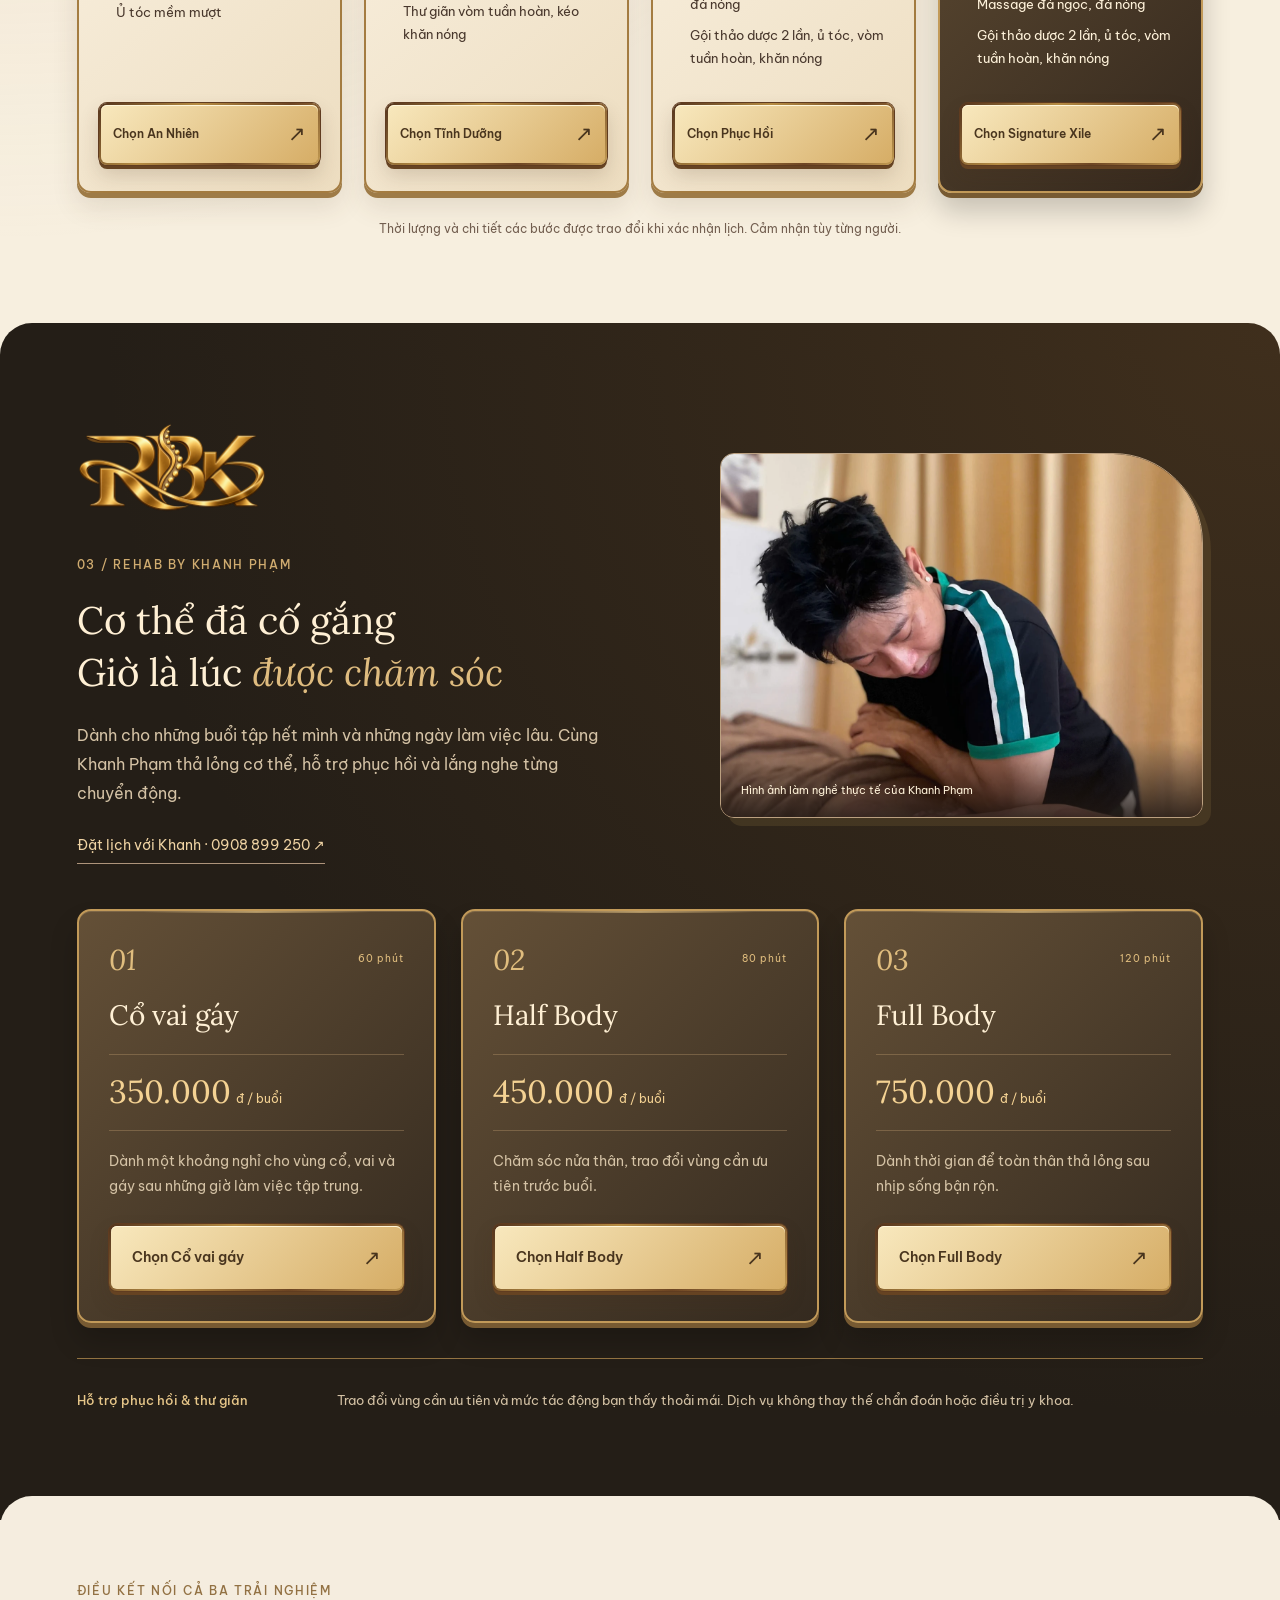
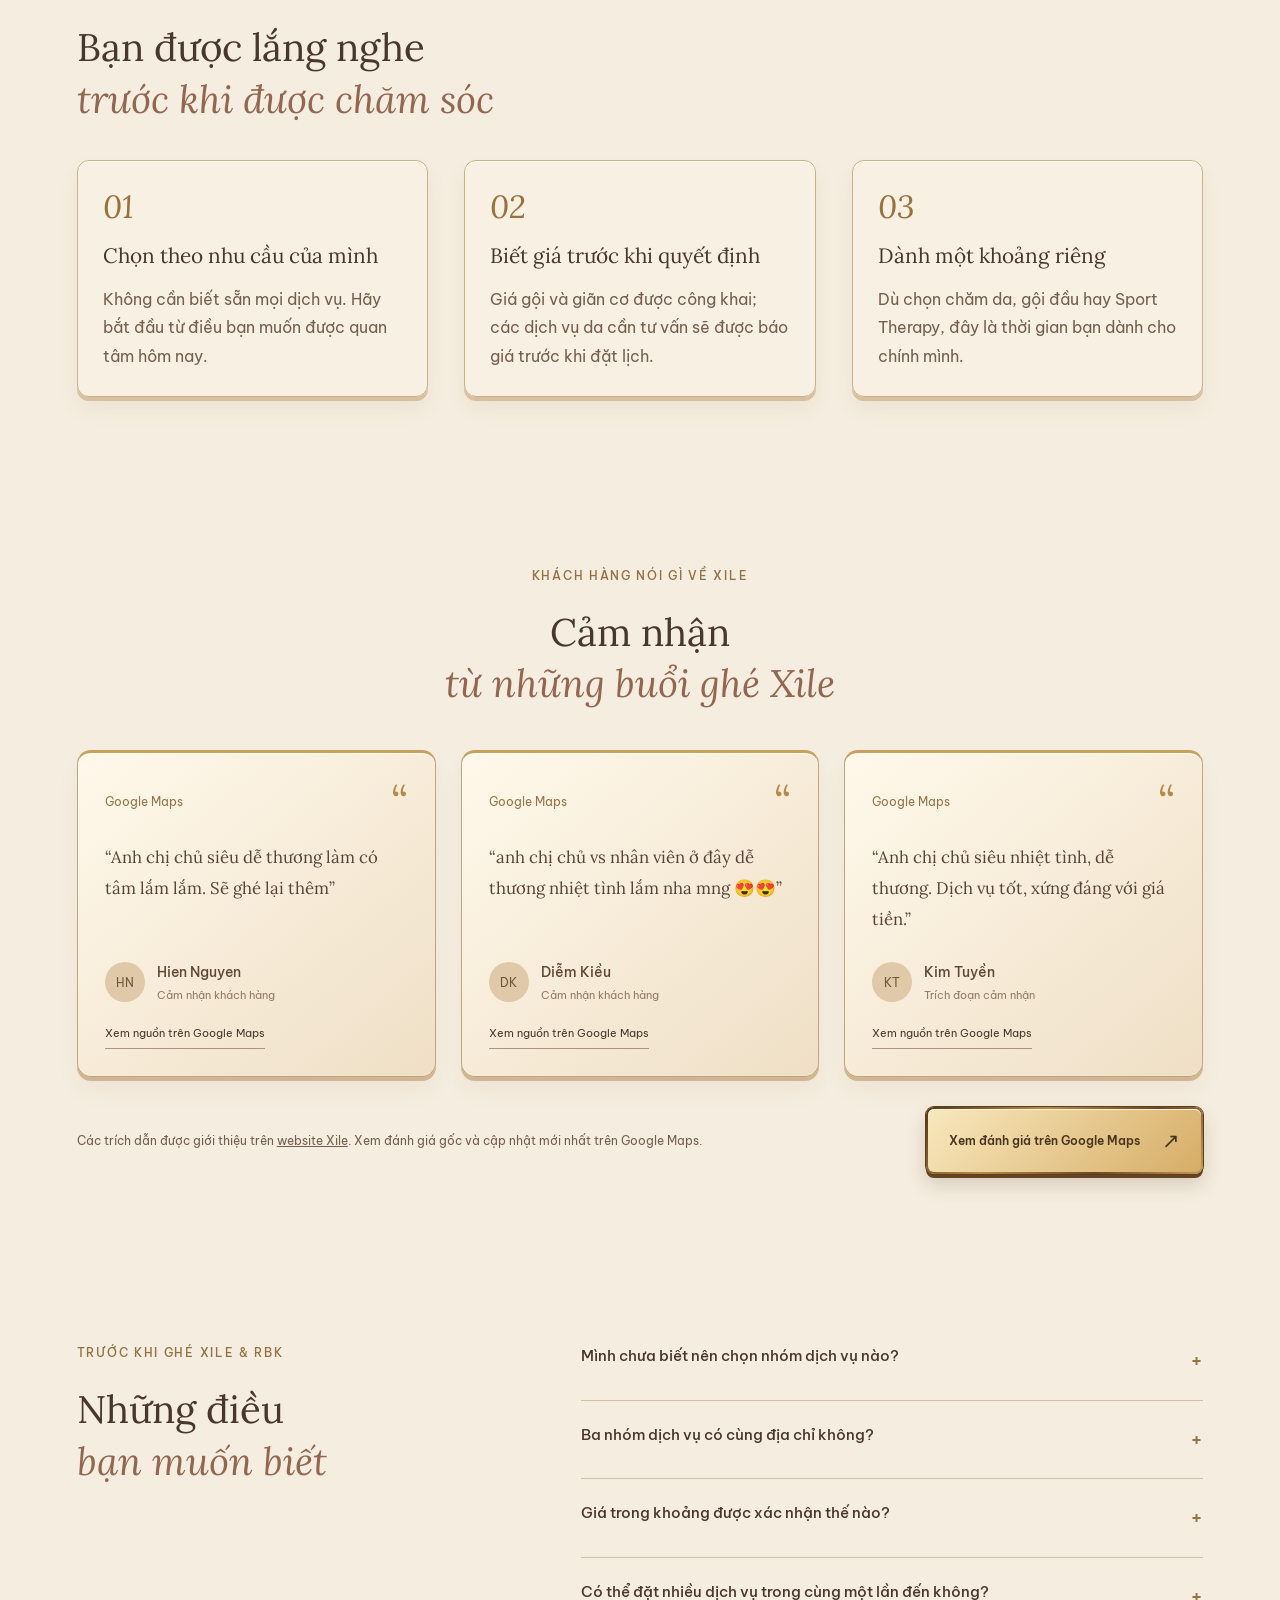
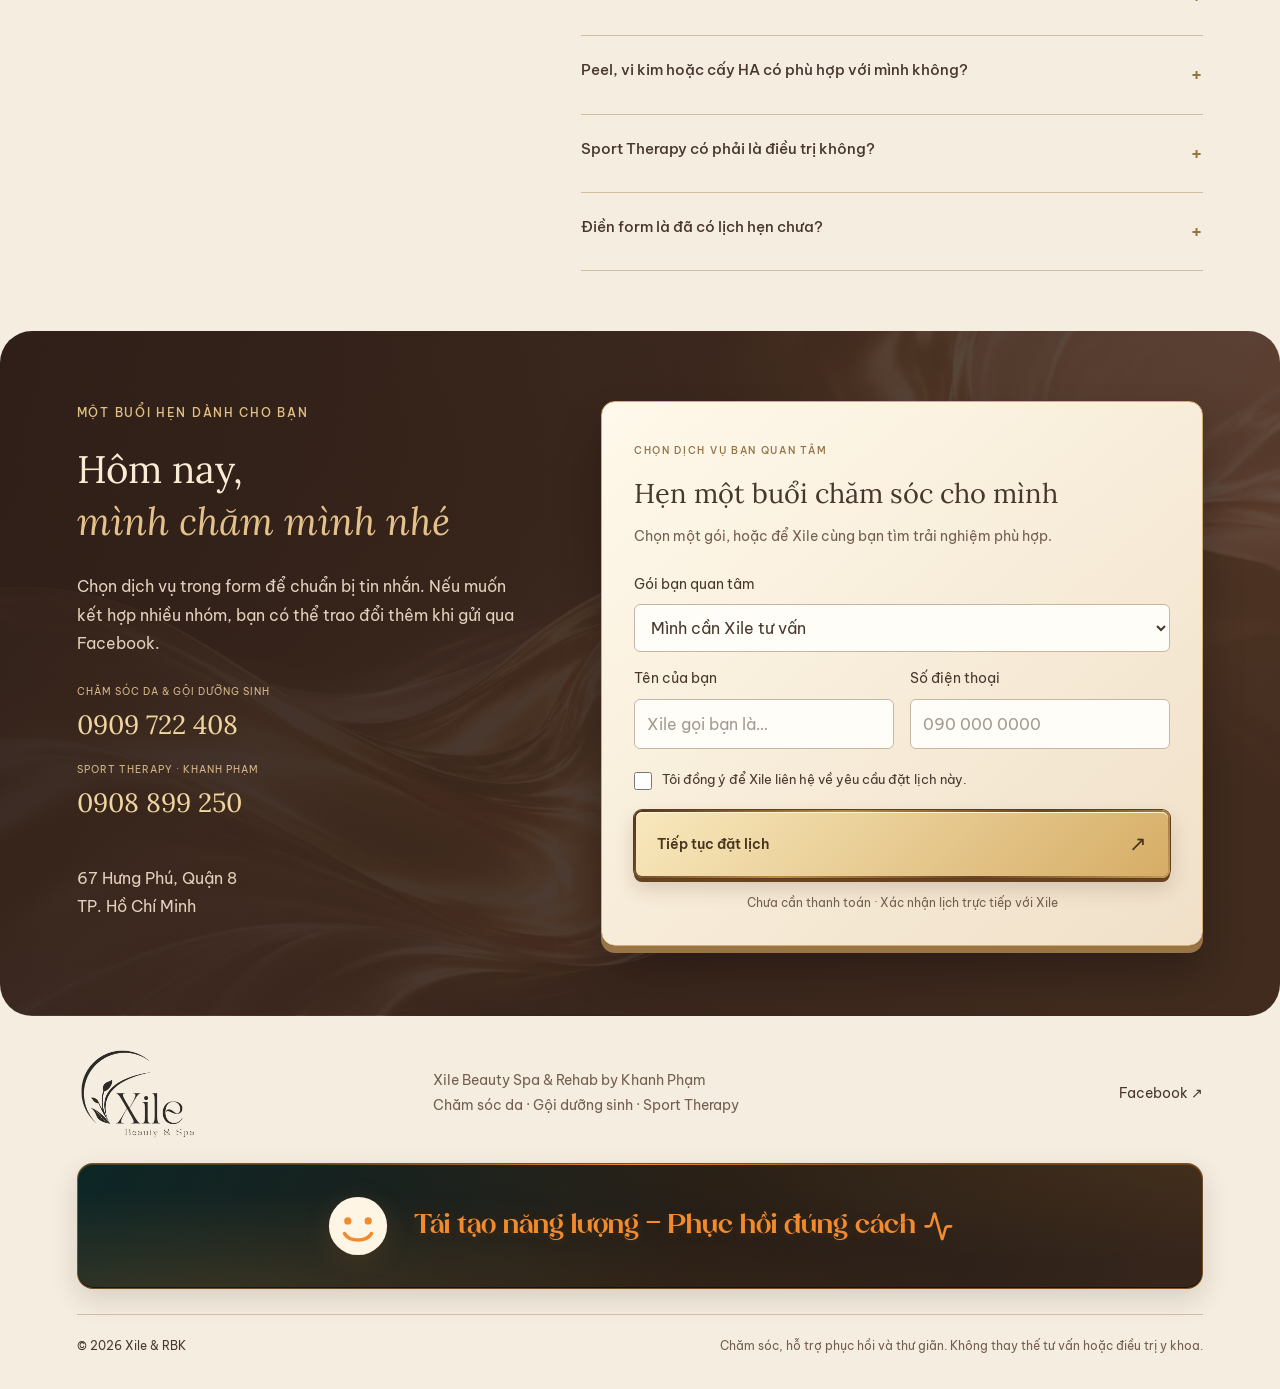
==== commit 4b8b5667: "index.html" ====
--- a/index.html
+++ b/index.html
@@ -1,6 +1,6 @@
 <!DOCTYPE html>
 <html lang="vi"><head><meta charset="utf-8"><meta name="viewport" content="width=device-width, initial-scale=1"><title>Xile Beauty Spa &amp; RBK | Chăm sóc da, Gội dưỡng sinh, Sport Therapy Quận 8</title><meta name="description" content="Ba cách chăm sóc mình tại 67 Hưng Phú, Quận 8: chăm sóc da từ 250.000đ, gội dưỡng sinh từ 69.000đ và Sport Therapy từ 350.000đ. Khám phá bảng giá và đặt lịch."><link rel="canonical" href="https://khanhphamrehab.github.io/xile-and-rehab/assets/images/zen-water.webp"><meta property="og:title" content="Xile Beauty Spa &amp; Rehab by Khanh Phạm"><meta property="og:description"
-                                                                                                                                                                                                                                                                                                                                                                                                                                                                                                                                                                                                        <meta property="og:image" content="https://khanhphamrehab.github.io/xile-and-rehab/assets/images/zen-water.webp"> content="Một nơi, ba cách chăm mình: làn da, mái tóc và cơ thể. 67 Hưng Phú, Quận 8."><meta property="og:locale" content="vi_VN"><meta property="og:type" content="website"><meta name="twitter:card" content="summary"><meta name="twitter:title" content="Xile Beauty Spa &amp; Rehab by Khanh Phạm"><meta name="twitter:description" content="Một nơi, ba cách chăm mình: làn da, mái tóc và cơ thể. 67 Hưng Phú, Quận 8."><link rel="icon" href="assets/images/favicon.svg"><script>(function(){if('scrollRestoration' in history)history.scrollRestoration='manual';function top(){if(location.hash)history.replaceState(history.state,'',location.pathname+location.search);window.scrollTo({top:0,left:0,behavior:'instant'});}top();window.addEventListener('pageshow',top);})();</script><link rel="stylesheet" href="assets/site.css"><script src="assets/config.js" defer></script><script src="assets/booking-utils.js" defer></script><script src="assets/app.js" defer></script><script id="xile-spa-schema" type="application/ld+json">{"@context":"https://schema.org","@type":"DaySpa","name":"Xile Beauty Spa & RBK","alternateName":"Xile Beauty Spa & Rehab by Khanh Phạm","description":"Một nơi, ba cách chăm mình tại Quận 8: chăm sóc da, gội dưỡng sinh và Sport Therapy phục hồi cơ thể "url”: "https://khanhphamrehab.github.io/xile-and-rehab/",
+                                                                                                                                                                                                                                                                                                                                                                                                                                                                                                                                                                                                        <meta property="og:image" content="https://khanhphamrehab.github.io/xile-and-rehab/assets/images/zen-water.webp"><meta property="og:locale" content="vi_VN"><meta property="og:type" content="website"><meta name="twitter:card" content="summary"><meta name="twitter:title" content="Xile Beauty Spa &amp; Rehab by Khanh Phạm"><meta name="twitter:description" content="Một nơi, ba cách chăm mình: làn da, mái tóc và cơ thể. 67 Hưng Phú, Quận 8."><link rel="icon" href="assets/images/favicon.svg"><script>(function(){if('scrollRestoration' in history)history.scrollRestoration='manual';function top(){if(location.hash)history.replaceState(history.state,'',location.pathname+location.search);window.scrollTo({top:0,left:0,behavior:'instant'});}top();window.addEventListener('pageshow',top);})();</script><link rel="stylesheet" href="assets/site.css"><script src="assets/config.js" defer></script><script src="assets/booking-utils.js" defer></script><script src="assets/app.js" defer></script><script id="xile-spa-schema" type="application/ld+json">{"@context":"https://schema.org","@type":"DaySpa","name":"Xile Beauty Spa & RBK","alternateName":"Xile Beauty Spa & Rehab by Khanh Phạm","description":"Một nơi, ba cách chăm mình tại Quận 8: chăm sóc da, gội dưỡng sinh và Sport Therapy phục hồi cơ thể "url”: "https://khanhphamrehab.github.io/xile-and-rehab/",
 
                                                                                                                                                                                                                                                                                                                                                                                                                                                                                                    
 "image": "https://khanhphamrehab.github.io/xile-and-rehab/assets/images/zen-water.webp",
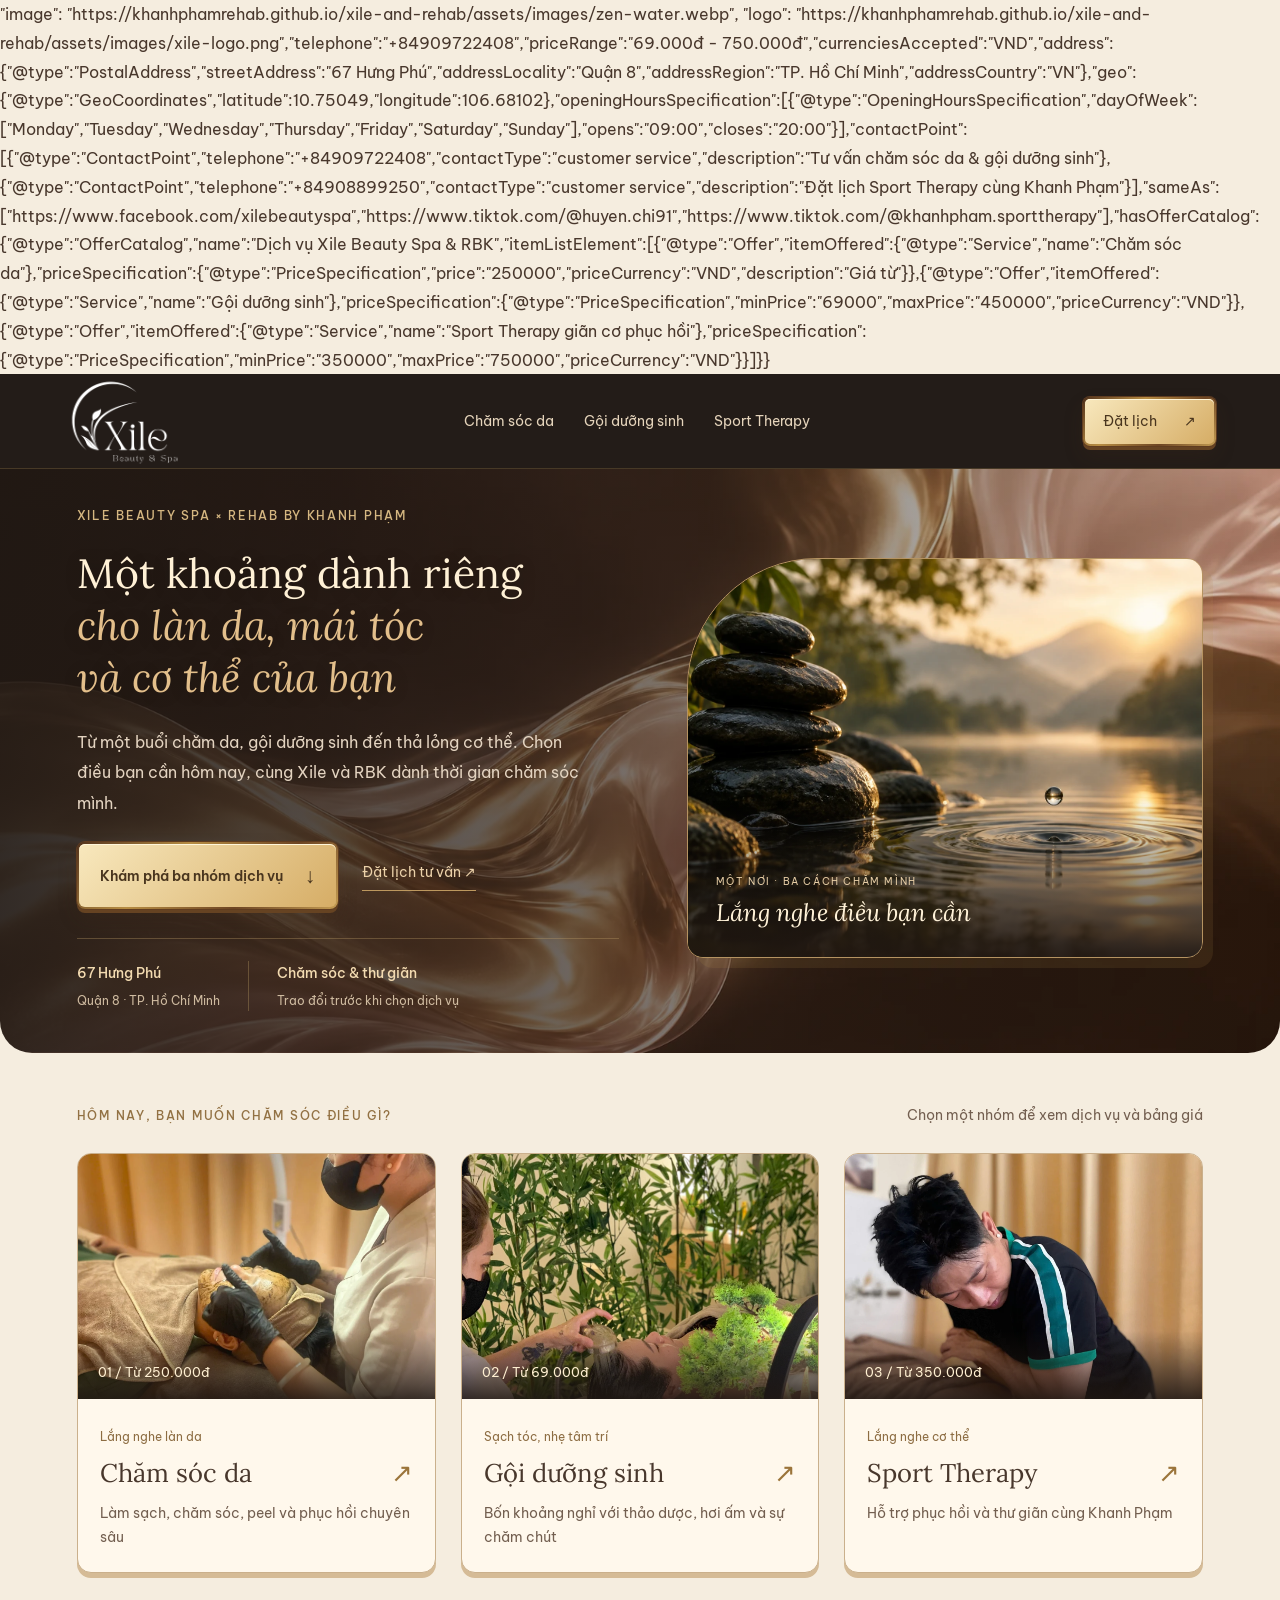
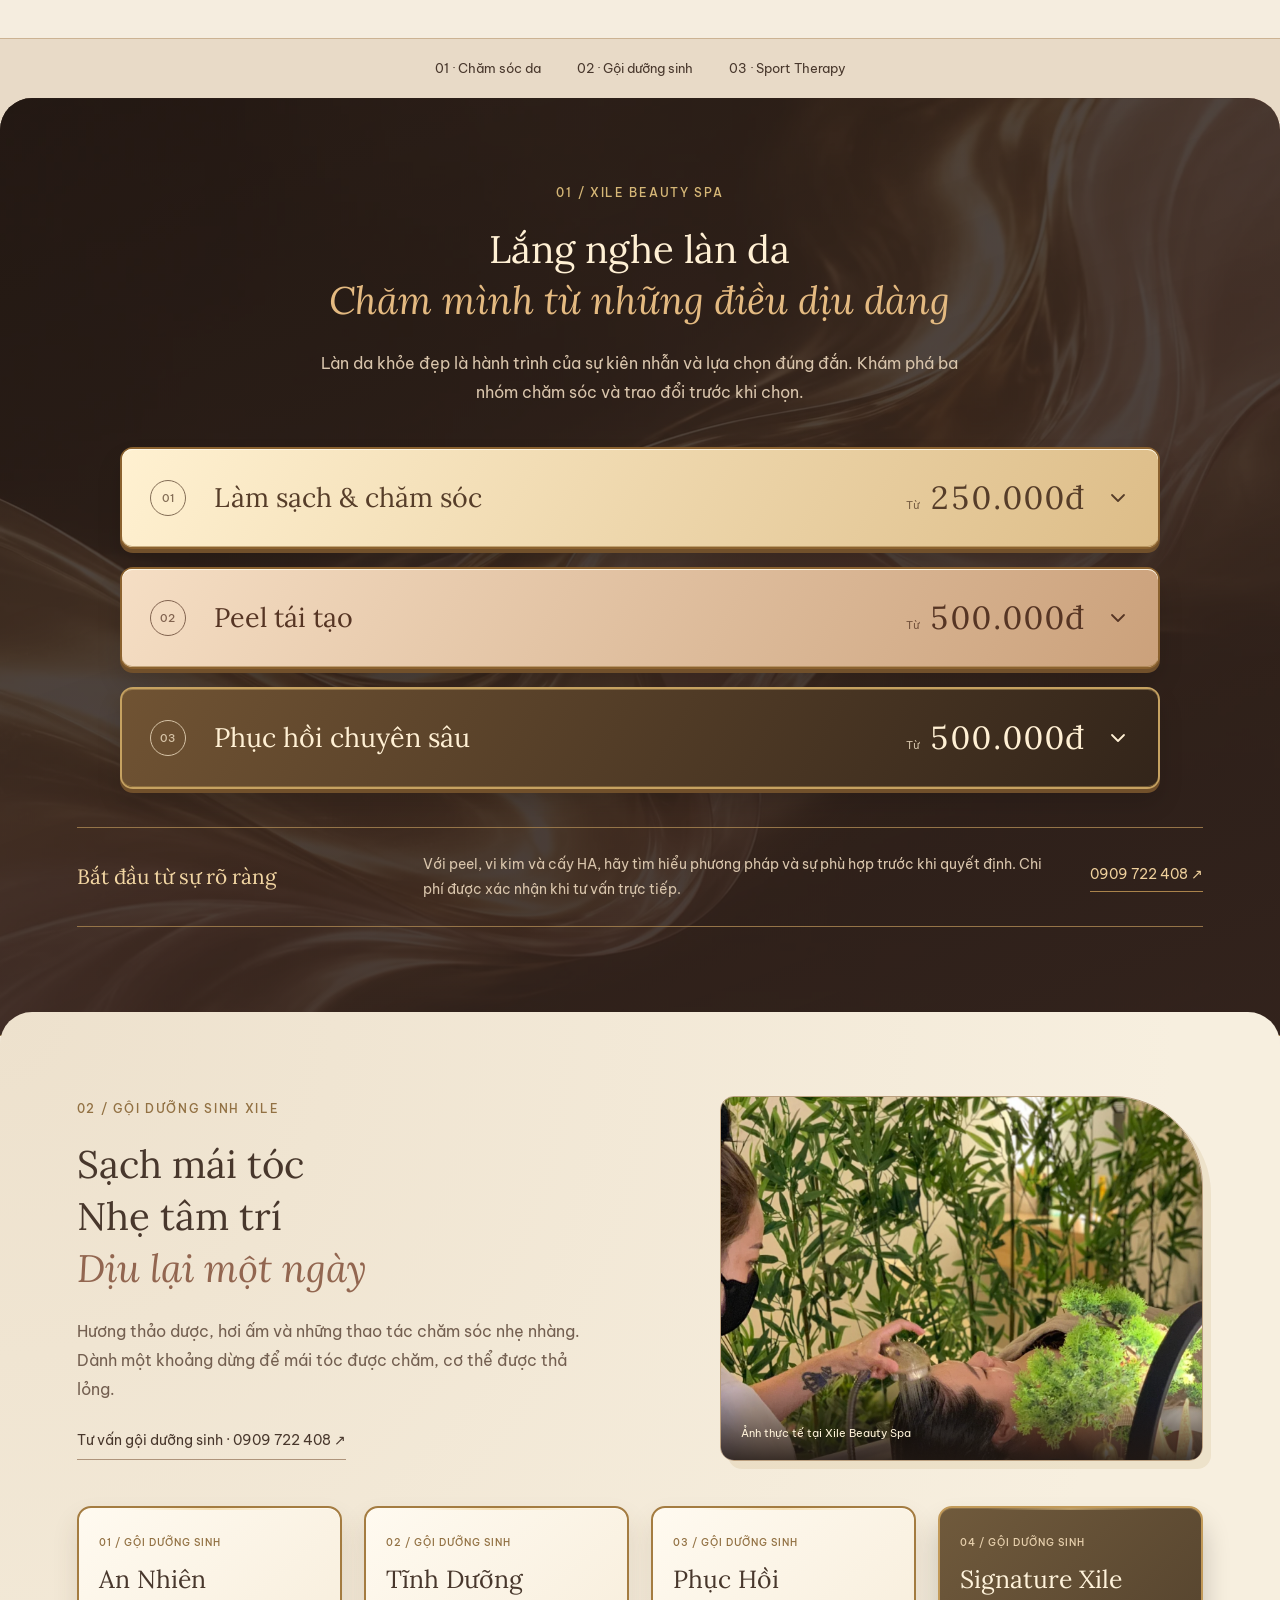
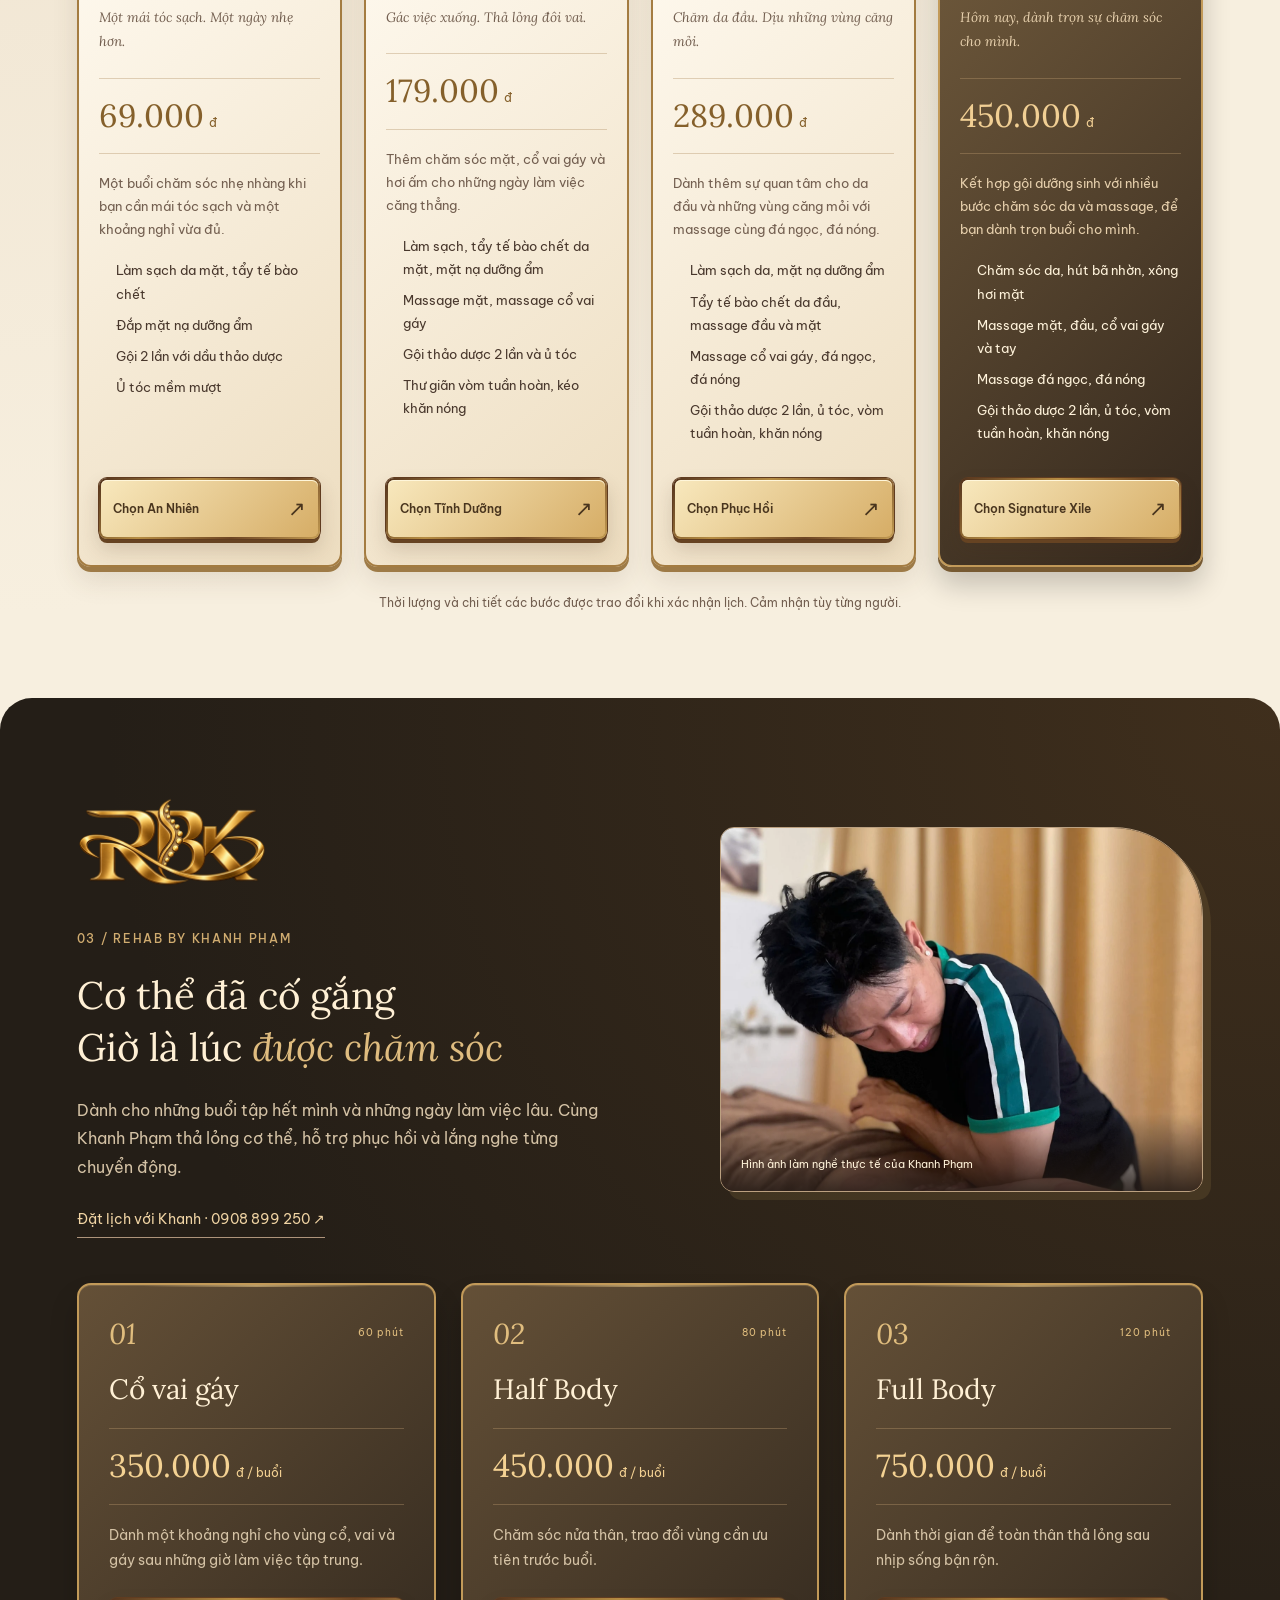
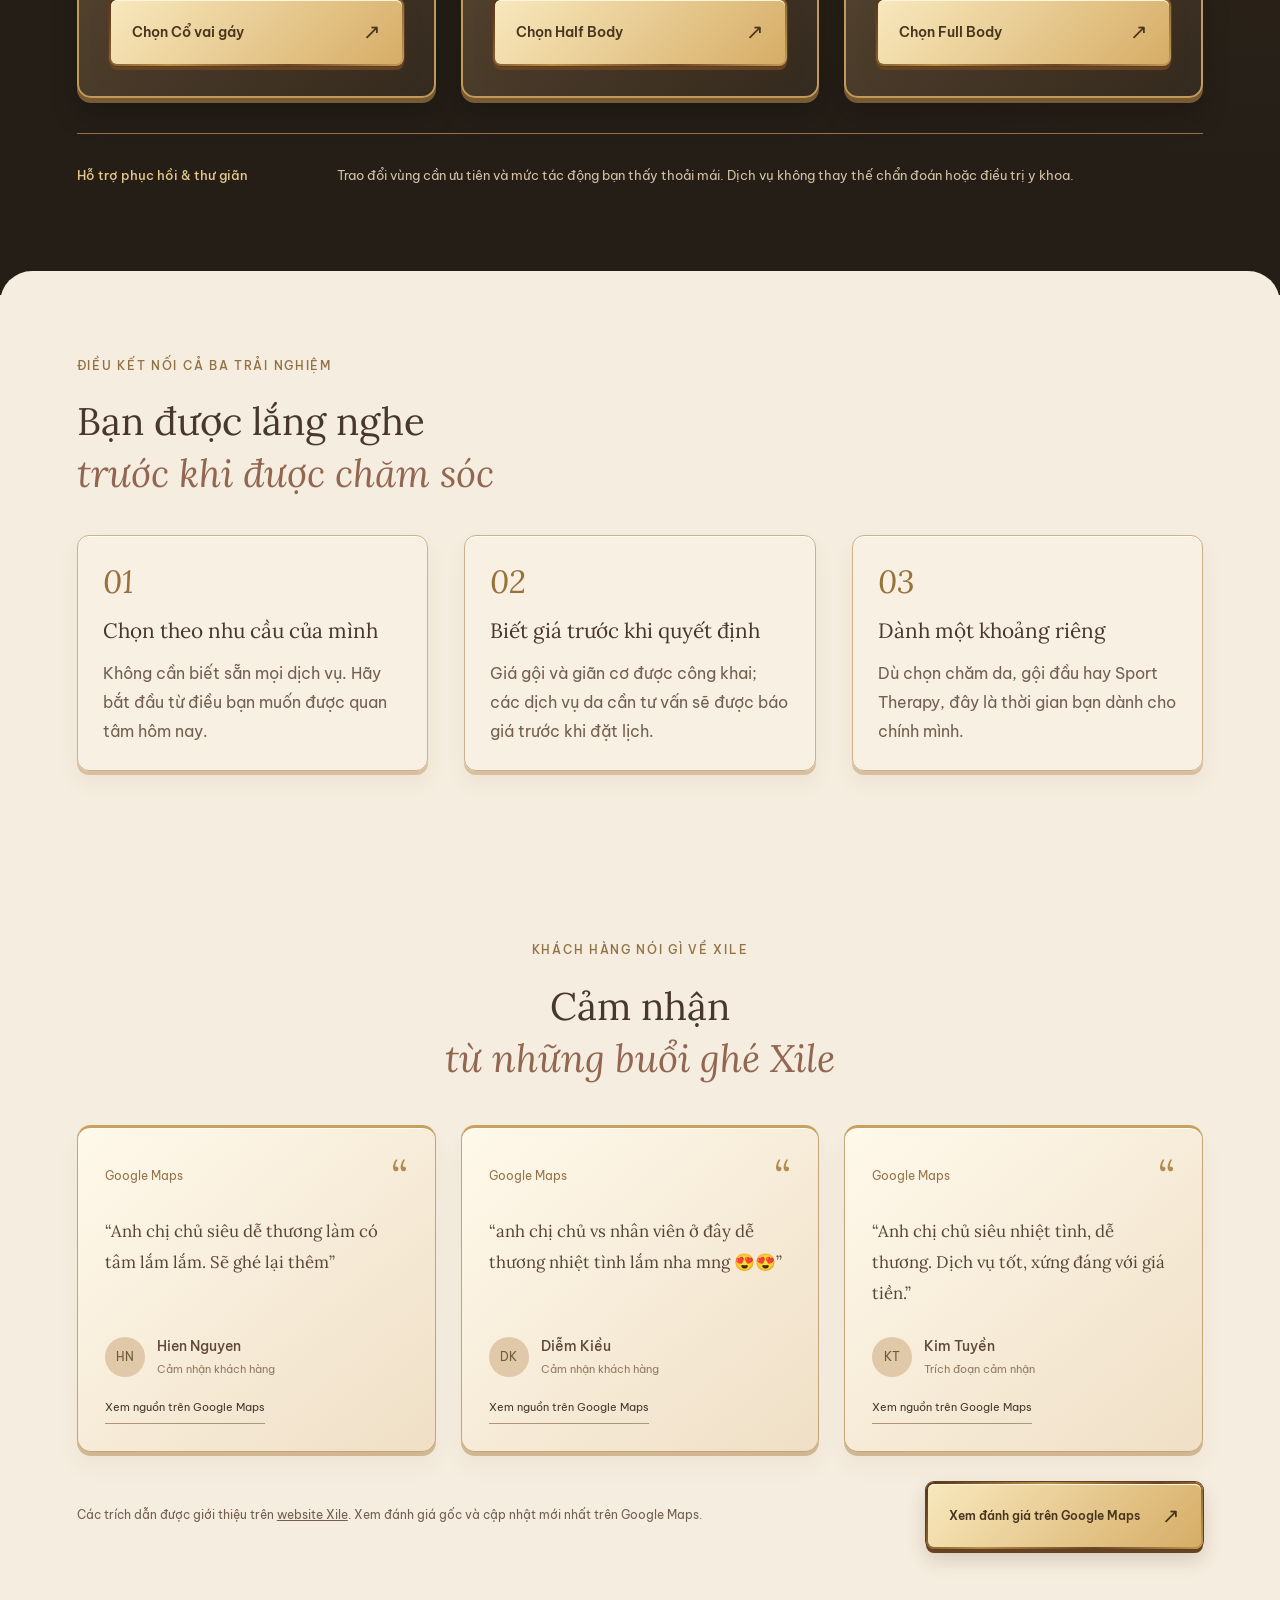
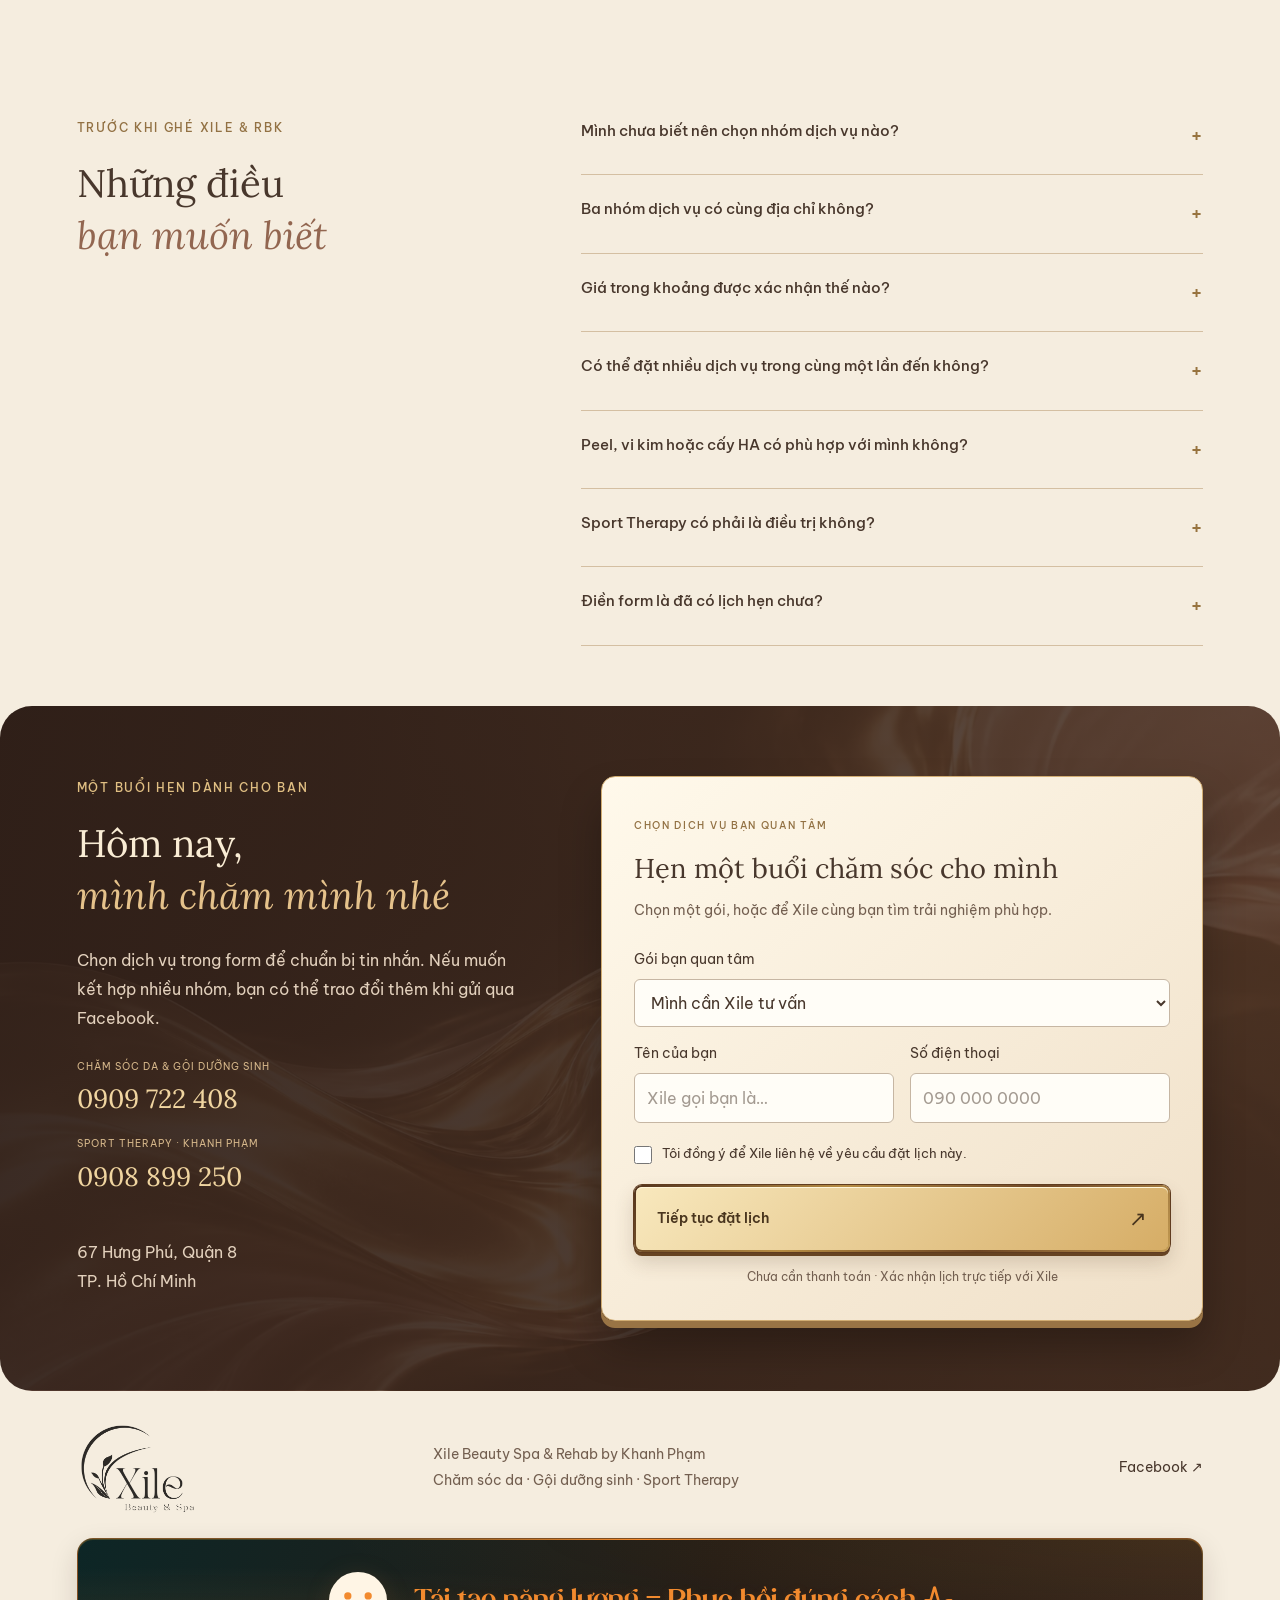
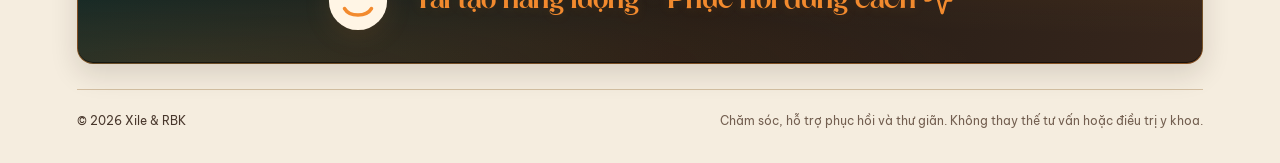
==== commit df4de698: "index.html" ====
--- a/index.html
+++ b/index.html
@@ -1,8 +1,85 @@
 <!DOCTYPE html>
-<html lang="vi"><head><meta charset="utf-8"><meta name="viewport" content="width=device-width, initial-scale=1"><title>Xile Beauty Spa &amp; RBK | Chăm sóc da, Gội dưỡng sinh, Sport Therapy Quận 8</title><meta name="description" content="Ba cách chăm sóc mình tại 67 Hưng Phú, Quận 8: chăm sóc da từ 250.000đ, gội dưỡng sinh từ 69.000đ và Sport Therapy từ 350.000đ. Khám phá bảng giá và đặt lịch."><link rel="canonical" href="https://khanhphamrehab.github.io/xile-and-rehab/assets/images/zen-water.webp"><meta property="og:title" content="Xile Beauty Spa &amp; Rehab by Khanh Phạm"><meta property="og:description"
-                                                                                                                                                                                                                                                                                                                                                                                                                                                                                                                                                                                                        <meta property="og:image" content="https://khanhphamrehab.github.io/xile-and-rehab/assets/images/zen-water.webp"><meta property="og:locale" content="vi_VN"><meta property="og:type" content="website"><meta name="twitter:card" content="summary"><meta name="twitter:title" content="Xile Beauty Spa &amp; Rehab by Khanh Phạm"><meta name="twitter:description" content="Một nơi, ba cách chăm mình: làn da, mái tóc và cơ thể. 67 Hưng Phú, Quận 8."><link rel="icon" href="assets/images/favicon.svg"><script>(function(){if('scrollRestoration' in history)history.scrollRestoration='manual';function top(){if(location.hash)history.replaceState(history.state,'',location.pathname+location.search);window.scrollTo({top:0,left:0,behavior:'instant'});}top();window.addEventListener('pageshow',top);})();</script><link rel="stylesheet" href="assets/site.css"><script src="assets/config.js" defer></script><script src="assets/booking-utils.js" defer></script><script src="assets/app.js" defer></script><script id="xile-spa-schema" type="application/ld+json">{"@context":"https://schema.org","@type":"DaySpa","name":"Xile Beauty Spa & RBK","alternateName":"Xile Beauty Spa & Rehab by Khanh Phạm","description":"Một nơi, ba cách chăm mình tại Quận 8: chăm sóc da, gội dưỡng sinh và Sport Therapy phục hồi cơ thể "url”: "https://khanhphamrehab.github.io/xile-and-rehab/",
+<html lang="vi"><head><meta charset="utf-8"><meta name="viewport" content="width=device-width, initial-scale=1"><title>Xile Beauty Spa &amp; RBK | Chăm sóc da, Gội dưỡng sinh, Sport Therapy Quận 8</title><meta name="description" content="Ba cách chăm sóc mình tại 67 Hưng Phú, Quận 8: chăm sóc da từ 250.000đ, gội dưỡng sinh từ 69.000đ và Sport Therapy từ 350.000đ. Khám phá bảng giá và đặt lịch."><link rel="canonical" href="https://khanhphamrehab.github.io/xile-and-rehab/">
+<meta property="og:title" content="Xile Beauty Spa &amp; Rehab by Khanh Phạm">
+ <meta property="og:description" content="Một nơi, ba cách chăm mình: làn da, mái tóc và cơ thể. 67 Hưng Phú, Quận 8.">
+<meta property="og:image" content="https://khanhphamrehab.github.io/xile-and-rehab/assets/images/zen-water.webp">
+                                                                                                                                                                                                                                                                                                                                                                                                                                                                                                                                                                                                       <meta property="og:image" content="https://khanhphamrehab.github.io/xile-and-rehab/assets/images/zen-water.webp"><meta property="og:locale" content="vi_VN"><meta property="og:type" content="website"><meta name="twitter:card" content="summary"><meta name="twitter:title" content="Xile Beauty Spa &amp; Rehab by Khanh Phạm"><meta name="twitter:description" content="Một nơi, ba cách chăm mình: làn da, mái tóc và cơ thể. 67 Hưng Phú, Quận 8."><link rel="icon" href="assets/images/favicon.svg"><script>(function(){if('scrollRestoration' in history)history.scrollRestoration='manual';function top(){if(location.hash)history.replaceState(history.state,'',location.pathname+location.search);window.scrollTo({top:0,left:0,behavior:'instant'});}top();window.addEventListener('pageshow',top);})();</script><link rel="stylesheet" href="assets/site.css"><script src="assets/config.js" defer></script><script src="assets/booking-utils.js" defer></script><script src="assets/app.js" defer></script><script id="xile-spa-schema" type="application/ld+json">
+{
+  "@context": "https://schema.org",
+  "@type": "DaySpa",
+  "name": "Xile Beauty Spa & RBK",
+  "alternateName": "Xile Beauty Spa & Rehab by Khanh Phạm",
+  "description": "Một nơi, ba cách chăm mình tại Quận 8: chăm sóc da, gội dưỡng sinh và Sport Therapy phục hồi cơ thể.",
+  "url": "https://khanhphamrehab.github.io/xile-and-rehab/",
+  "image": "https://khanhphamrehab.github.io/xile-and-rehab/assets/images/zen-water.webp",
+  "logo": "https://khanhphamrehab.github.io/xile-and-rehab/assets/images/xile-logo.png",
+  "telephone": "+84909722408",
+  "priceRange": "69.000đ - 750.000đ",
+  "currenciesAccepted": "VND",
+  "address": {
+    "@type": "PostalAddress",
+    "streetAddress": "67 Hưng Phú",
+    "addressLocality": "Quận 8",
+    "addressRegion": "TP. Hồ Chí Minh",
+    "postalCode": "73008",
+    "addressCountry": "VN"
+  },
+  "geo": {
+    "@type": "GeoCoordinates",
+    "latitude": 10.75049,
+    "longitude": 106.68102
+  },
+  "openingHoursSpecification": [
+    {
+      "@type": "OpeningHoursSpecification",
+      "dayOfWeek": ["Monday", "Tuesday", "Wednesday", "Thursday", "Friday", "Saturday", "Sunday"],
+      "opens": "09:00",
+      "closes": "20:00"
+    }
+  ],
+  "contactPoint": [
+    {
+      "@type": "ContactPoint",
+      "telephone": "+84909722408",
+      "contactType": "customer service",
+      "description": "Tư vấn chăm sóc da & gội dưỡng sinh"
+    },
+    {
+      "@type": "ContactPoint",
+      "telephone": "+84908899250",
+      "contactType": "customer service",
+      "description": "Đặt lịch Sport Therapy cùng Khanh Phạm"
+    }
+  ],
+  "sameAs": [
+    "https://www.facebook.com/xilebeautyspa",
+    "https://www.tiktok.com/@huyen.chi91",
+    "https://www.tiktok.com/@khanhpham.sporttherapy"
+  ],
+  "hasOfferCatalog": {
+    "@type": "OfferCatalog",
+    "name": "Dịch vụ Xile Beauty Spa & RBK",
+    "itemListElement": [
+      {
+        "@type": "Offer",
+        "itemOffered": { "@type": "Service", "name": "Chăm sóc da" },
+        "priceSpecification": { "@type": "PriceSpecification", "price": "250000", "priceCurrency": "VND", "description": "Giá từ" }
+      },
+      {
+        "@type": "Offer",
+        "itemOffered": { "@type": "Service", "name": "Gội dưỡng sinh" },
+        "priceSpecification": { "@type": "PriceSpecification", "minPrice": "69000", "maxPrice": "450000", "priceCurrency": "VND" }
+      },
+      {
+        "@type": "Offer",
+        "itemOffered": { "@type": "Service", "name": "Sport Therapy giãn cơ phục hồi" },
+        "priceSpecification": { "@type": "PriceSpecification", "minPrice": "350000", "maxPrice": "750000", "priceCurrency": "VND" }
+      }
+    ]
+  }
+}
+</script>
 
-                                                                                                                                                                                                                                                                                                                                                                                                                                                                                                   
 "image": "https://khanhphamrehab.github.io/xile-and-rehab/assets/images/zen-water.webp",
 "logo": "https://khanhphamrehab.github.io/xile-and-rehab/assets/images/xile-logo.png","telephone":"+84909722408","priceRange":"69.000đ - 750.000đ","currenciesAccepted":"VND","address":{"@type":"PostalAddress","streetAddress":"67 Hưng Phú","addressLocality":"Quận 8","addressRegion":"TP. Hồ Chí Minh","addressCountry":"VN"},"geo":{"@type":"GeoCoordinates","latitude":10.75049,"longitude":106.68102},"openingHoursSpecification":[{"@type":"OpeningHoursSpecification","dayOfWeek":["Monday","Tuesday","Wednesday","Thursday","Friday","Saturday","Sunday"],"opens":"09:00","closes":"20:00"}],"contactPoint":[{"@type":"ContactPoint","telephone":"+84909722408","contactType":"customer service","description":"Tư vấn chăm sóc da & gội dưỡng sinh"},{"@type":"ContactPoint","telephone":"+84908899250","contactType":"customer service","description":"Đặt lịch Sport Therapy cùng Khanh Phạm"}],"sameAs":["https://www.facebook.com/xilebeautyspa","https://www.tiktok.com/@huyen.chi91","https://www.tiktok.com/@khanhpham.sporttherapy"],"hasOfferCatalog":{"@type":"OfferCatalog","name":"Dịch vụ Xile Beauty Spa & RBK","itemListElement":[{"@type":"Offer","itemOffered":{"@type":"Service","name":"Chăm sóc da"},"priceSpecification":{"@type":"PriceSpecification","price":"250000","priceCurrency":"VND","description":"Giá từ"}},{"@type":"Offer","itemOffered":{"@type":"Service","name":"Gội dưỡng sinh"},"priceSpecification":{"@type":"PriceSpecification","minPrice":"69000","maxPrice":"450000","priceCurrency":"VND"}},{"@type":"Offer","itemOffered":{"@type":"Service","name":"Sport Therapy giãn cơ phục hồi"},"priceSpecification":{"@type":"PriceSpecification","minPrice":"350000","maxPrice":"750000","priceCurrency":"VND"}}]}}</script></head><body><div hidden=""><!--$--><!--/$--></div><a class="skip" href="#noi-dung">Đến nội dung chính</a><header><div class="nav-shell"><a href="#" class="brand" aria-label="Xile Beauty Spa — về đầu trang"><img alt="Xile Beauty &amp; Spa" width="500" height="500" decoding="async" style="color:transparent" src="assets/images/xile-logo.png"></a><nav aria-label="Điều hướng chính"><a href="#cham-soc-da">Chăm sóc da</a><a href="#goi-duong-sinh">Gội dưỡng sinh</a><a href="#sport-therapy">Sport Therapy</a></nav><a class="nav-cta" href="#dat-lich">Đặt lịch <span aria-hidden="true">↗</span></a></div></header><main id="noi-dung"><div class="hero-stage"><section class="hero wrap hub-hero"><div><p class="eyebrow">XILE BEAUTY SPA × REHAB BY KHANH PHẠM</p><h1>Một khoảng dành riêng<br class="desktop-break"> <em>cho làn da, mái tóc<br> <!-- -->và cơ thể của bạn</em></h1><p class="lead">Từ một buổi chăm da, gội dưỡng sinh đến thả lỏng cơ thể. Chọn điều bạn cần hôm nay, cùng Xile và RBK dành thời gian chăm sóc mình.</p><div class="hero-actions"><a class="button" href="#chon-dich-vu">Khám phá ba nhóm dịch vụ <span aria-hidden="true">↓</span></a><a class="text-link" href="#dat-lich">Đặt lịch tư vấn ↗</a></div><div class="hero-details"><span><strong>67 Hưng Phú</strong>Quận 8 · TP. Hồ Chí Minh</span><span><strong>Chăm sóc &amp; thư giãn</strong>Trao đổi trước khi chọn dịch vụ</span></div></div><div class="hub-visual"><img alt="Đá zen bên mặt nước tĩnh và giọt nước gợi cảm giác thư giãn" width="1536" height="1024" decoding="async" style="color:transparent" src="assets/images/zen-water.webp"><div><span>MỘT NƠI · BA CÁCH CHĂM MÌNH</span><p>Lắng nghe điều bạn cần</p></div></div></section></div><section class="wrap category-section" id="chon-dich-vu"><div class="category-intro"><p class="eyebrow">HÔM NAY, BẠN MUỐN CHĂM SÓC ĐIỀU GÌ?</p><p>Chọn một nhóm để xem dịch vụ và bảng giá</p></div><div class="category-grid"><a href="#cham-soc-da" class="category-card"><div class="category-image"><img alt="Nhân viên Xile đeo găng chăm sóc da mặt cho khách" loading="lazy" width="600" height="800" decoding="async" style="color:transparent" src="assets/images/skin-care-xile-v2.webp"><span>01<!-- --> / <!-- -->Từ 250.000đ</span></div><div class="category-body"><small>Lắng nghe làn da</small><h2>Chăm sóc da<span aria-hidden="true">↗</span></h2><p>Làm sạch, chăm sóc, peel và phục hồi chuyên sâu</p></div></a><a href="#goi-duong-sinh" class="category-card"><div class="category-image"><img alt="Gội dưỡng sinh thực tế tại Xile" loading="lazy" width="600" height="800" decoding="async" style="color:transparent" src="assets/images/xile-head-spa.webp"><span>02<!-- --> / <!-- -->Từ 69.000đ</span></div><div class="category-body"><small>Sạch tóc, nhẹ tâm trí</small><h2>Gội dưỡng sinh<span aria-hidden="true">↗</span></h2><p>Bốn khoảng nghỉ với thảo dược, hơi ấm và sự chăm chút</p></div></a><a href="#sport-therapy" class="category-card"><div class="category-image"><img alt="Khanh Phạm thực hiện Sport Therapy cho khách" loading="lazy" width="600" height="800" decoding="async" style="color:transparent" src="assets/images/khanh-service.webp"><span>03<!-- --> / <!-- -->Từ 350.000đ</span></div><div class="category-body"><small>Lắng nghe cơ thể</small><h2>Sport Therapy<span aria-hidden="true">↗</span></h2><p>Hỗ trợ phục hồi và thư giãn cùng Khanh Phạm</p></div></a></div></section><div class="quick-nav" aria-label="Chuyển nhanh giữa nhóm dịch vụ"><a href="#cham-soc-da">01 · Chăm sóc da</a><a href="#goi-duong-sinh">02 · Gội dưỡng sinh</a><a href="#sport-therapy">03 · Sport Therapy</a></div><section class="pricing section" id="cham-soc-da"><div class="wrap"><div class="section-head"><p class="eyebrow">01 / XILE BEAUTY SPA</p><h2>Lắng nghe làn da<br> <em>Chăm mình từ những điều dịu dàng</em></h2><p>Làn da khỏe đẹp là hành trình của sự kiên nhẫn và lựa chọn đúng đắn. Khám phá ba nhóm chăm sóc và trao đổi trước khi chọn.</p></div><div class="skin-dropdowns"><article class="skin-dropdown skin-dropdown-cream"><h3 class="skin-dropdown-heading"><button type="button" class="skin-dropdown-trigger" id="skin-trigger-care" aria-expanded="false" aria-controls="skin-panel-care"><span class="skin-dropdown-number">0<!-- -->1</span><span class="skin-dropdown-title">Làm sạch &amp; chăm sóc</span><span class="skin-dropdown-price"><small>Từ</small><strong>250.000đ</strong></span><svg class="skin-dropdown-arrow" viewbox="0 0 24 24" width="24" height="24" aria-hidden="true" focusable="false"><path d="m6 9 6 6 6-6" fill="none" stroke="currentColor" stroke-width="1.8" stroke-linecap="round" stroke-linejoin="round"></path></svg></button></h3><div class="skin-dropdown-panel" id="skin-panel-care" role="region" aria-labelledby="skin-trigger-care" hidden=""><p class="skin-dropdown-line">Gạt đi lớp bụi ngày dài.</p><p class="skin-dropdown-description">Bắt đầu từ nhu cầu làm sạch, cấp ẩm và dành thời gian chăm sóc làn da</p><ul class="skin-dropdown-services"><li><a href="#dat-lich" data-service="co-ban"><span>Chăm sóc da cơ bản</span><strong>250.000đ</strong><span class="skin-service-arrow" aria-hidden="true">↗</span></a></li><li><a href="#dat-lich" data-service="chuyen-sau"><span>Chăm sóc da chuyên sâu</span><strong>550.000đ</strong><span class="skin-service-arrow" aria-hidden="true">↗</span></a></li><li><a href="#dat-lich" data-service="mun-lung"><span>Lấy nhân mụn lưng</span><strong>500.000đ</strong><span class="skin-service-arrow" aria-hidden="true">↗</span></a></li><li><a href="#dat-lich" data-service="co2"><span>Detox CO2 đa tầng</span><strong>450.000đ</strong><span class="skin-service-arrow" aria-hidden="true">↗</span></a></li><li><a href="#dat-lich" data-service="mask"><span>Detox mask cleaner</span><strong>400.000đ</strong><span class="skin-service-arrow" aria-hidden="true">↗</span></a></li><li><a href="#dat-lich" data-service="tao-lanh"><span>Detox tảo lạnh</span><strong>450.000đ</strong><span class="skin-service-arrow" aria-hidden="true">↗</span></a></li><li><a href="https://www.facebook.com/xilebeautyspa/" target="_blank" rel="noopener noreferrer"><span>Cấy HA cấp ẩm</span><strong class="skin-dropdown-inbox">Inbox tư vấn</strong><span class="skin-service-arrow" aria-hidden="true">↗</span></a></li></ul><a class="button" href="https://www.facebook.com/xilebeautyspa/" target="_blank" rel="noopener noreferrer">Nhắn Xile để tư vấn <span aria-hidden="true">↗</span></a></div></article><article class="skin-dropdown skin-dropdown-rose"><h3 class="skin-dropdown-heading"><button type="button" class="skin-dropdown-trigger" id="skin-trigger-peel" aria-expanded="false" aria-controls="skin-panel-peel"><span class="skin-dropdown-number">0<!-- -->2</span><span class="skin-dropdown-title">Peel tái tạo</span><span class="skin-dropdown-price"><small>Từ</small><strong>500.000đ</strong></span><svg class="skin-dropdown-arrow" viewbox="0 0 24 24" width="24" height="24" aria-hidden="true" focusable="false"><path d="m6 9 6 6 6-6" fill="none" stroke="currentColor" stroke-width="1.8" stroke-linecap="round" stroke-linejoin="round"></path></svg></button></h3><div class="skin-dropdown-panel" id="skin-panel-peel" role="region" aria-labelledby="skin-trigger-peel" hidden=""><p class="skin-dropdown-line">Một lựa chọn cần được hiểu rõ.</p><p class="skin-dropdown-description">Trao đổi về tình trạng da và phương pháp trước khi quyết định chọn dịch vụ peel.</p><ul class="skin-dropdown-services"><li><a href="https://www.facebook.com/xilebeautyspa/" target="_blank" rel="noopener noreferrer"><span>Peel mụn</span><strong class="skin-dropdown-inbox">Inbox tư vấn</strong><span class="skin-service-arrow" aria-hidden="true">↗</span></a></li><li><a href="https://www.facebook.com/xilebeautyspa/" target="_blank" rel="noopener noreferrer"><span>Peel Glass Skin</span><strong class="skin-dropdown-inbox">Inbox tư vấn</strong><span class="skin-service-arrow" aria-hidden="true">↗</span></a></li><li><a href="https://www.facebook.com/xilebeautyspa/" target="_blank" rel="noopener noreferrer"><span>Peel tảo nóng</span><strong class="skin-dropdown-inbox">Inbox tư vấn</strong><span class="skin-service-arrow" aria-hidden="true">↗</span></a></li><li><a href="https://www.facebook.com/xilebeautyspa/" target="_blank" rel="noopener noreferrer"><span>Peel phục hồi</span><strong class="skin-dropdown-inbox">Inbox tư vấn</strong><span class="skin-service-arrow" aria-hidden="true">↗</span></a></li><li><a href="https://www.facebook.com/xilebeautyspa/" target="_blank" rel="noopener noreferrer"><span>Peel nám</span><strong class="skin-dropdown-inbox">Inbox tư vấn</strong><span class="skin-service-arrow" aria-hidden="true">↗</span></a></li><li><a href="https://www.facebook.com/xilebeautyspa/" target="_blank" rel="noopener noreferrer"><span>Peel lưng</span><strong class="skin-dropdown-inbox">Inbox tư vấn</strong><span class="skin-service-arrow" aria-hidden="true">↗</span></a></li></ul><a class="button" href="https://www.facebook.com/xilebeautyspa/" target="_blank" rel="noopener noreferrer">Nhắn Xile để tư vấn <span aria-hidden="true">↗</span></a></div></article><article class="skin-dropdown skin-dropdown-dark"><h3 class="skin-dropdown-heading"><button type="button" class="skin-dropdown-trigger" id="skin-trigger-restore" aria-expanded="false" aria-controls="skin-panel-restore"><span class="skin-dropdown-number">0<!-- -->3</span><span class="skin-dropdown-title">Phục hồi chuyên sâu</span><span class="skin-dropdown-price"><small>Từ</small><strong>500.000đ</strong></span><svg class="skin-dropdown-arrow" viewbox="0 0 24 24" width="24" height="24" aria-hidden="true" focusable="false"><path d="m6 9 6 6 6-6" fill="none" stroke="currentColor" stroke-width="1.8" stroke-linecap="round" stroke-linejoin="round"></path></svg></button></h3><div class="skin-dropdown-panel" id="skin-panel-restore" role="region" aria-labelledby="skin-trigger-restore" hidden=""><p class="skin-dropdown-line">Kiên nhẫn với làn da của mình.</p><p class="skin-dropdown-description">Tìm hiểu lựa chọn chăm sóc theo mối quan tâm về thâm sau mụn, dầu và bề mặt da</p><ul class="skin-dropdown-services"><li><a href="https://www.facebook.com/xilebeautyspa/" target="_blank" rel="noopener noreferrer"><span>Vi kim tái tạo</span><strong class="skin-dropdown-inbox">Inbox tư vấn</strong><span class="skin-service-arrow" aria-hidden="true">↗</span></a></li><li><a href="https://www.facebook.com/xilebeautyspa/" target="_blank" rel="noopener noreferrer"><span>Cải thiện thâm sau mụn</span><strong class="skin-dropdown-inbox">Inbox tư vấn</strong><span class="skin-service-arrow" aria-hidden="true">↗</span></a></li><li><a href="https://www.facebook.com/xilebeautyspa/" target="_blank" rel="noopener noreferrer"><span>Kiểm soát dầu</span><strong class="skin-dropdown-inbox">Inbox tư vấn</strong><span class="skin-service-arrow" aria-hidden="true">↗</span></a></li><li><a href="https://www.facebook.com/xilebeautyspa/" target="_blank" rel="noopener noreferrer"><span>Thu nhỏ lỗ chân lông</span><strong class="skin-dropdown-inbox">Inbox tư vấn</strong><span class="skin-service-arrow" aria-hidden="true">↗</span></a></li></ul><a class="button" href="https://www.facebook.com/xilebeautyspa/" target="_blank" rel="noopener noreferrer">Nhắn Xile để tư vấn <span aria-hidden="true">↗</span></a></div></article></div><div class="price-note"><strong>Bắt đầu từ sự rõ ràng</strong><p>Với peel, vi kim và cấy HA, hãy tìm hiểu phương pháp và sự phù hợp trước khi quyết định. Chi phí được xác nhận khi tư vấn trực tiếp.</p><a href="tel:0909722408">0909 722 408 ↗</a></div></div></section><section class="hair-section section" id="goi-duong-sinh"><div class="wrap"><div class="service-editorial"><div><p class="eyebrow">02 / GỘI DƯỠNG SINH XILE</p><h2>Sạch mái tóc<br> <!-- -->Nhẹ tâm trí<br> <em>Dịu lại một ngày</em></h2><p>Hương thảo dược, hơi ấm và những thao tác chăm sóc nhẹ nhàng. Dành một khoảng dừng để mái tóc được chăm, cơ thể được thả lỏng.</p><a class="text-link" href="tel:0909722408">Tư vấn gội dưỡng sinh · 0909 722 408 ↗</a></div><figure><img alt="Nhân viên Xile gội dưỡng sinh cho khách" loading="lazy" width="1350" height="1800" decoding="async" style="color:transparent" src="assets/images/xile-head-spa.webp"><figcaption>Ảnh thực tế tại Xile Beauty Spa</figcaption></figure></div><div class="hair-grid"><article class="hair-card hair-0"><span class="eyebrow">0<!-- -->1<!-- --> / GỘI DƯỠNG SINH</span><h3>An Nhiên</h3><p class="hair-caption">Một mái tóc sạch. Một ngày nhẹ hơn.</p><div class="package-price">69.000<span>đ</span></div><p>Một buổi chăm sóc nhẹ nhàng khi bạn cần mái tóc sạch và một khoảng nghỉ vừa đủ.</p><ul><li>Làm sạch da mặt, tẩy tế bào chết</li><li>Đắp mặt nạ dưỡng ẩm</li><li>Gội 2 lần với dầu thảo dược</li><li>Ủ tóc mềm mượt</li></ul><a class="button" href="#dat-lich" data-service="an-nhien">Chọn <!-- -->An Nhiên<span aria-hidden="true">↗</span></a></article><article class="hair-card hair-1"><span class="eyebrow">0<!-- -->2<!-- --> / GỘI DƯỠNG SINH</span><h3>Tĩnh Dưỡng</h3><p class="hair-caption">Gác việc xuống. Thả lỏng đôi vai.</p><div class="package-price">179.000<span>đ</span></div><p>Thêm chăm sóc mặt, cổ vai gáy và hơi ấm cho những ngày làm việc căng thẳng.</p><ul><li>Làm sạch, tẩy tế bào chết da mặt, mặt nạ dưỡng ẩm</li><li>Massage mặt, massage cổ vai gáy</li><li>Gội thảo dược 2 lần và ủ tóc</li><li>Thư giãn vòm tuần hoàn, kéo khăn nóng</li></ul><a class="button" href="#dat-lich" data-service="tinh-duong">Chọn <!-- -->Tĩnh Dưỡng<span aria-hidden="true">↗</span></a></article><article class="hair-card hair-2"><span class="eyebrow">0<!-- -->3<!-- --> / GỘI DƯỠNG SINH</span><h3>Phục Hồi</h3><p class="hair-caption">Chăm da đầu. Dịu những vùng căng mỏi.</p><div class="package-price">289.000<span>đ</span></div><p>Dành thêm sự quan tâm cho da đầu và những vùng căng mỏi với massage cùng đá ngọc, đá nóng.</p><ul><li>Làm sạch da, mặt nạ dưỡng ẩm</li><li>Tẩy tế bào chết da đầu, massage đầu và mặt</li><li>Massage cổ vai gáy, đá ngọc, đá nóng</li><li>Gội thảo dược 2 lần, ủ tóc, vòm tuần hoàn, khăn nóng</li></ul><a class="button" href="#dat-lich" data-service="phuc-hoi">Chọn <!-- -->Phục Hồi<span aria-hidden="true">↗</span></a></article><article class="hair-card hair-3"><span class="eyebrow">0<!-- -->4<!-- --> / GỘI DƯỠNG SINH</span><h3>Signature Xile</h3><p class="hair-caption">Hôm nay, dành trọn sự chăm sóc cho mình.</p><div class="package-price">450.000<span>đ</span></div><p>Kết hợp gội dưỡng sinh với nhiều bước chăm sóc da và massage, để bạn dành trọn buổi cho mình.</p><ul><li>Chăm sóc da, hút bã nhờn, xông hơi mặt</li><li>Massage mặt, đầu, cổ vai gáy và tay</li><li>Massage đá ngọc, đá nóng</li><li>Gội thảo dược 2 lần, ủ tóc, vòm tuần hoàn, khăn nóng</li></ul><a class="button" href="#dat-lich" data-service="signature">Chọn <!-- -->Signature Xile<span aria-hidden="true">↗</span></a></article></div><p class="service-footnote">Thời lượng và chi tiết các bước được trao đổi khi xác nhận lịch. Cảm nhận tùy từng người.</p></div></section><section class="rehab-section section" id="sport-therapy"><div class="wrap"><div class="service-editorial"><div><img alt="RBK — Rehab by Khanh Phạm" loading="lazy" width="1536" height="1024" decoding="async" class="rbk-mark" style="color:transparent" src="assets/images/rbk-logo.png"><p class="eyebrow">03 / REHAB BY KHANH PHẠM</p><h2>Cơ thể đã cố gắng<br> <!-- -->Giờ là lúc <em>được chăm sóc</em></h2><p>Dành cho những buổi tập hết mình và những ngày làm việc lâu. Cùng Khanh Phạm thả lỏng cơ thể, hỗ trợ phục hồi và lắng nghe từng chuyển động.</p><a class="text-link" href="tel:0908899250">Đặt lịch với Khanh · 0908 899 250 ↗</a></div><figure><img alt="Khanh Phạm trực tiếp chăm sóc cơ vùng lưng cho khách" loading="lazy" width="1350" height="1800" decoding="async" style="color:transparent" src="assets/images/khanh-service.webp"><figcaption>Hình ảnh làm nghề thực tế của Khanh Phạm</figcaption></figure></div><div class="rehab-grid"><article class="rehab-card"><div class="card-top"><span>0<!-- -->1</span><span>60 phút</span></div><h3>Cổ vai gáy</h3><div class="package-price">350.000<span>đ / buổi</span></div><p>Dành một khoảng nghỉ cho vùng cổ, vai và gáy sau những giờ làm việc tập trung.</p><a class="button" href="#dat-lich" data-service="rehab-neck">Chọn <!-- -->Cổ vai gáy<span aria-hidden="true">↗</span></a></article><article class="rehab-card"><div class="card-top"><span>0<!-- -->2</span><span>80 phút</span></div><h3>Half Body</h3><div class="package-price">450.000<span>đ / buổi</span></div><p>Chăm sóc nửa thân, trao đổi vùng cần ưu tiên trước buổi.</p><a class="button" href="#dat-lich" data-service="rehab-half">Chọn <!-- -->Half Body<span aria-hidden="true">↗</span></a></article><article class="rehab-card"><div class="card-top"><span>0<!-- -->3</span><span>120 phút</span></div><h3>Full Body</h3><div class="package-price">750.000<span>đ / buổi</span></div><p>Dành thời gian để toàn thân thả lỏng sau nhịp sống bận rộn.</p><a class="button" href="#dat-lich" data-service="rehab-full">Chọn <!-- -->Full Body<span aria-hidden="true">↗</span></a></article></div><div class="rehab-note"><strong>Hỗ trợ phục hồi &amp; thư giãn</strong><p>Trao đổi vùng cần ưu tiên và mức tác động bạn thấy thoải mái. Dịch vụ không thay thế chẩn đoán hoặc điều trị y khoa.</p></div></div></section><div class="shared-chapter"><section class="section wrap shared-values"><p class="eyebrow">ĐIỀU KẾT NỐI CẢ BA TRẢI NGHIỆM</p><h2>Bạn được lắng nghe<br> <em>trước khi được chăm sóc</em></h2><div class="benefits"><article><span>01</span><h3>Chọn theo nhu cầu của mình</h3><p>Không cần biết sẵn mọi dịch vụ. Hãy bắt đầu từ điều bạn muốn được quan tâm hôm nay.</p></article><article><span>02</span><h3>Biết giá trước khi quyết định</h3><p>Giá gội và giãn cơ được công khai; các dịch vụ da cần tư vấn sẽ được báo giá trước khi đặt lịch.</p></article><article><span>03</span><h3>Dành một khoảng riêng</h3><p>Dù chọn chăm da, gội đầu hay Sport Therapy, đây là thời gian bạn dành cho chính mình.</p></article></div></section></div><section class="section wrap customer-reviews" id="danh-gia"><div class="section-head"><p class="eyebrow">KHÁCH HÀNG NÓI GÌ VỀ XILE</p><h2>Cảm nhận<br><em>từ những buổi ghé Xile</em></h2></div><div class="customer-review-grid"><article class="customer-review-card"><div class="customer-review-top"><span>Google Maps</span><span aria-hidden="true">“</span></div><blockquote>“<!-- -->Anh chị chủ siêu dễ thương làm có tâm lắm lắm. Sẽ ghé lại thêm<!-- -->”</blockquote><div class="customer-review-person"><span>HN</span><div><strong>Hien Nguyen</strong><small>Cảm nhận khách hàng</small></div></div><a class="text-link" href="https://maps.app.goo.gl/XafAJZNHmoeHtmjk6" target="_blank" rel="noopener noreferrer">Xem nguồn trên Google Maps</a></article><article class="customer-review-card"><div class="customer-review-top"><span>Google Maps</span><span aria-hidden="true">“</span></div><blockquote>“<!-- -->anh chị chủ vs nhân viên ở đây dễ thương nhiệt tình lắm nha mng 😍😍<!-- -->”</blockquote><div class="customer-review-person"><span>DK</span><div><strong>Diễm Kiều</strong><small>Cảm nhận khách hàng</small></div></div><a class="text-link" href="https://maps.app.goo.gl/XafAJZNHmoeHtmjk6" target="_blank" rel="noopener noreferrer">Xem nguồn trên Google Maps</a></article><article class="customer-review-card"><div class="customer-review-top"><span>Google Maps</span><span aria-hidden="true">“</span></div><blockquote>“<!-- -->Anh chị chủ siêu nhiệt tình, dễ thương. Dịch vụ tốt, xứng đáng với giá tiền.<!-- -->”</blockquote><div class="customer-review-person"><span>KT</span><div><strong>Kim Tuyền</strong><small>Trích đoạn cảm nhận</small></div></div><a class="text-link" href="https://maps.app.goo.gl/XafAJZNHmoeHtmjk6" target="_blank" rel="noopener noreferrer">Xem nguồn trên Google Maps</a></article></div><div class="customer-review-footer"><p>Các trích dẫn được giới thiệu trên <a href="https://xile-spa-dinhlnd.github.io/xile-spa-landing-page/#feedback" target="_blank" rel="noopener noreferrer">website Xile</a>. Xem đánh giá gốc và cập nhật mới nhất trên Google Maps.</p><a class="button" href="https://maps.app.goo.gl/XafAJZNHmoeHtmjk6" target="_blank" rel="noopener noreferrer">Xem đánh giá trên Google Maps <span aria-hidden="true">↗</span></a></div></section><section class="section wrap faq" id="hoi-dap"><div><p class="eyebrow">TRƯỚC KHI GHÉ XILE &amp; RBK</p><h2>Những điều<br> <em>bạn muốn biết</em></h2></div><div><details><summary>Mình chưa biết nên chọn nhóm dịch vụ nào?<span aria-hidden="true">+</span></summary><p>Bạn có thể bắt đầu từ điều mình muốn ưu tiên: chăm sóc da, làm sạch tóc và thư giãn, hoặc chăm sóc những vùng cơ căng mỏi. Chọn “Mình cần Xile tư vấn” trong form để trao đổi trước khi quyết định.</p></details><details><summary>Ba nhóm dịch vụ có cùng địa chỉ không?<span aria-hidden="true">+</span></summary><p>Cả ba nhóm đều tại 67 Hưng Phú, Quận 8, TP. Hồ Chí Minh. Chăm sóc da và gội dưỡng sinh: 0909 722 408. Sport Therapy cùng Khanh Phạm: 0908 899 250.</p></details><details><summary>Giá trong khoảng được xác nhận thế nào?<span aria-hidden="true">+</span></summary><p>Một số dịch vụ chăm sóc da có khoảng giá. Bạn sẽ trao đổi lựa chọn và xác nhận mức giá cụ thể trước khi quyết định thực hiện. Các bước và thời lượng chăm sóc da, gội dưỡng sinh được xác nhận khi đặt lịch.</p></details><details><summary>Có thể đặt nhiều dịch vụ trong cùng một lần đến không?<span aria-hidden="true">+</span></summary><p>Bạn hãy nêu các dịch vụ muốn kết hợp trong tin nhắn gửi Xile. Khung giờ, tổng thời lượng và chi phí sẽ được trao đổi trước khi xác nhận. Trang chưa có giá combo cho việc kết hợp các nhóm.</p></details><details><summary>Peel, vi kim hoặc cấy HA có phù hợp với mình không?<span aria-hidden="true">+</span></summary><p>Hãy trao đổi rõ phương pháp, sản phẩm sử dụng, người thực hiện và cách chăm sóc sau buổi trước khi chọn. Tên dịch vụ hoặc mức giá chưa đủ để xác định sự phù hợp với làn da của bạn.</p></details><details><summary>Sport Therapy có phải là điều trị không?<span aria-hidden="true">+</span></summary><p>Không. Dịch vụ Sport Therapy tại RBK hỗ trợ phục hồi và thư giãn, không chẩn đoán hay thay thế điều trị y khoa. Bạn có thể trao đổi vùng cần ưu tiên và mức tác động mình thấy thoải mái.</p></details><details><summary>Điền form là đã có lịch hẹn chưa?<span aria-hidden="true">+</span></summary><p>Chưa. Form hiện soạn nội dung để bạn sao chép và gửi qua Facebook. Lịch hẹn chỉ được xác nhận khi hai bên thống nhất dịch vụ và thời gian. Bạn cũng có thể gọi trực tiếp số hotline tương ứng.</p></details></div></section><section class="booking" id="dat-lich"><div class="wrap booking-grid"><div class="booking-copy"><p class="eyebrow">MỘT BUỔI HẸN DÀNH CHO BẠN</p><h2>Hôm nay,<br> <em>mình chăm mình nhé</em></h2><p>Chọn dịch vụ trong form để chuẩn bị tin nhắn. Nếu muốn kết hợp nhiều nhóm, bạn có thể trao đổi thêm khi gửi qua Facebook.</p><div class="contact-group"><small>CHĂM SÓC DA &amp; GỘI DƯỠNG SINH</small><a class="phone" href="tel:0909722408">0909 722 408</a><small>SPORT THERAPY · KHANH PHẠM</small><a class="phone" href="tel:0908899250">0908 899 250</a></div><p>67 Hưng Phú, Quận 8<br> <!-- -->TP. Hồ Chí Minh</p></div><form class="booking-form" novalidate=""><div class="form-heading"><span class="eyebrow">CHỌN DỊCH VỤ BẠN QUAN TÂM</span><h3>Hẹn một buổi chăm sóc cho mình</h3><p>Chọn một gói, hoặc để Xile cùng bạn tìm trải nghiệm phù hợp.</p></div><label for="service">Gói bạn quan tâm</label><select id="service" name="service"><option value="consult" selected>Mình cần Xile tư vấn</option><optgroup label="Chăm sóc da · Xile"><option value="co-ban">Chăm sóc da cơ bản<!-- --> — <!-- -->250.000đ</option><option value="chuyen-sau">Chăm sóc da chuyên sâu<!-- --> — <!-- -->550.000đ</option><option value="mun-lung">Lấy nhân mụn lưng<!-- --> — <!-- -->500.000đ</option><option value="co2">Detox CO2 đa tầng<!-- --> — <!-- -->450.000đ</option><option value="mask">Detox mask cleaner<!-- --> — <!-- -->400.000đ</option><option value="tao-lanh">Detox tảo lạnh<!-- --> — <!-- -->450.000đ</option><option value="ha">Cấy HA cấp ẩm<!-- --> — <!-- -->Inbox tư vấn</option><option value="peel-mun">Peel mụn<!-- --> — <!-- -->Inbox tư vấn</option><option value="glass">Peel Glass Skin<!-- --> — <!-- -->Inbox tư vấn</option><option value="tao-nong">Peel tảo nóng<!-- --> — <!-- -->Inbox tư vấn</option><option value="peel-phuc-hoi">Peel phục hồi<!-- --> — <!-- -->Inbox tư vấn</option><option value="nam">Peel nám<!-- --> — <!-- -->Inbox tư vấn</option><option value="peel-lung">Peel lưng<!-- --> — <!-- -->Inbox tư vấn</option><option value="vi-kim">Vi kim tái tạo<!-- --> — <!-- -->Inbox tư vấn</option><option value="tham">Cải thiện thâm sau mụn<!-- --> — <!-- -->Inbox tư vấn</option><option value="dau">Kiểm soát dầu<!-- --> — <!-- -->Inbox tư vấn</option><option value="lo-chan-long">Thu nhỏ lỗ chân lông<!-- --> — <!-- -->Inbox tư vấn</option></optgroup><optgroup label="Gội dưỡng sinh · Xile"><option value="an-nhien">An Nhiên<!-- --> — <!-- -->69.000đ</option><option value="tinh-duong">Tĩnh Dưỡng<!-- --> — <!-- -->179.000đ</option><option value="phuc-hoi">Phục Hồi<!-- --> — <!-- -->289.000đ</option><option value="signature">Signature Xile<!-- --> — <!-- -->450.000đ</option></optgroup><optgroup label="Sport Therapy · RBK"><option value="rehab-neck">Cổ vai gáy<!-- --> — <!-- -->350.000đ</option><option value="rehab-half">Half Body<!-- --> — <!-- -->450.000đ</option><option value="rehab-full">Full Body<!-- --> — <!-- -->750.000đ</option></optgroup></select><div class="field-grid"><div><label for="name">Tên của bạn</label><input id="name" autocomplete="name" maxlength="80" placeholder="Xile gọi bạn là…" aria-invalid="false" name="name"></div><div><label for="phone">Số điện thoại</label><input id="phone" type="tel" inputmode="tel" autocomplete="tel" maxlength="20" placeholder="090 000 0000" aria-invalid="false" name="phone"></div></div><label class="consent"><input type="checkbox" name="consent"><span>Tôi đồng ý để Xile liên hệ về yêu cầu đặt lịch này.</span></label><button class="button" type="submit">Tiếp tục đặt lịch<span aria-hidden="true">↗</span></button><p class="form-note">Chưa cần thanh toán · Xác nhận lịch trực tiếp với Xile</p><div role="status" aria-live="polite"></div></form></div></section></main><footer class="wrap"><a href="#" class="brand" aria-label="Xile Beauty Spa — về đầu trang"><img alt="Xile Beauty &amp; Spa" width="500" height="500" decoding="async" style="color:transparent" src="assets/images/xile-logo.png"></a><p>Xile Beauty Spa &amp; Rehab by Khanh Phạm<br> <!-- -->Chăm sóc da · Gội dưỡng sinh · Sport Therapy</p><a href="https://www.facebook.com/xilebeautyspa/" target="_blank" rel="noopener noreferrer">Facebook ↗</a><div class="footer-signature"><svg class="footer-smile" viewbox="0 0 88 88" aria-hidden="true" focusable="false"><g transform="translate(-256 -206)"><circle class="footer-smile-face" cx="300" cy="250" r="40"></circle><path class="footer-smile-mouth" d="M318.44666 260.53513C315.42084 265.68414 308.30103 269.30002 300 269.30002C291.6767 269.30002 284.54089 265.6647 281.52905 260.49356"></path><g class="footer-smile-eyes"><circle cx="286" cy="243" r="5"></circle><circle cx="314" cy="243" r="5"></circle></g></g></svg><p><span>Tái tạo năng lượng</span> - <span>Phục hồi đúng <span class="footer-quote-ending">cách<span class="footer-activity" aria-hidden="true"><svg fill="none" height="28" stroke="currentColor" stroke-linecap="round" stroke-linejoin="round" stroke-width="2" viewbox="0 0 24 24" width="28" xmlns="http://www.w3.org/2000/svg" aria-hidden="true" focusable="false"><path d="M22 12h-2.48a2 2 0 0 0-1.93 1.46l-2.35 8.36a.25.25 0 0 1-.48 0L9.24 2.18a.25.25 0 0 0-.48 0l-2.35 8.36A2 2 0 0 1 4.49 12H2" opacity="1" pathlength="1" stroke-dashoffset="0" stroke-dasharray="1 1"></path></svg></span></span></span></p></div><div class="footer-bottom"><span>© <!-- -->2026<!-- --> Xile &amp; RBK</span><p>Chăm sóc, hỗ trợ phục hồi và thư giãn. Không thay thế tư vấn hoặc điều trị y khoa.</p></div></footer><div class="mobile-bar"><a href="#chon-dich-vu">Chọn dịch vụ</a><a href="#dat-lich">Đặt lịch <span aria-hidden="true">↗</span></a></div><!--$--><!--/$--></body></html>
 
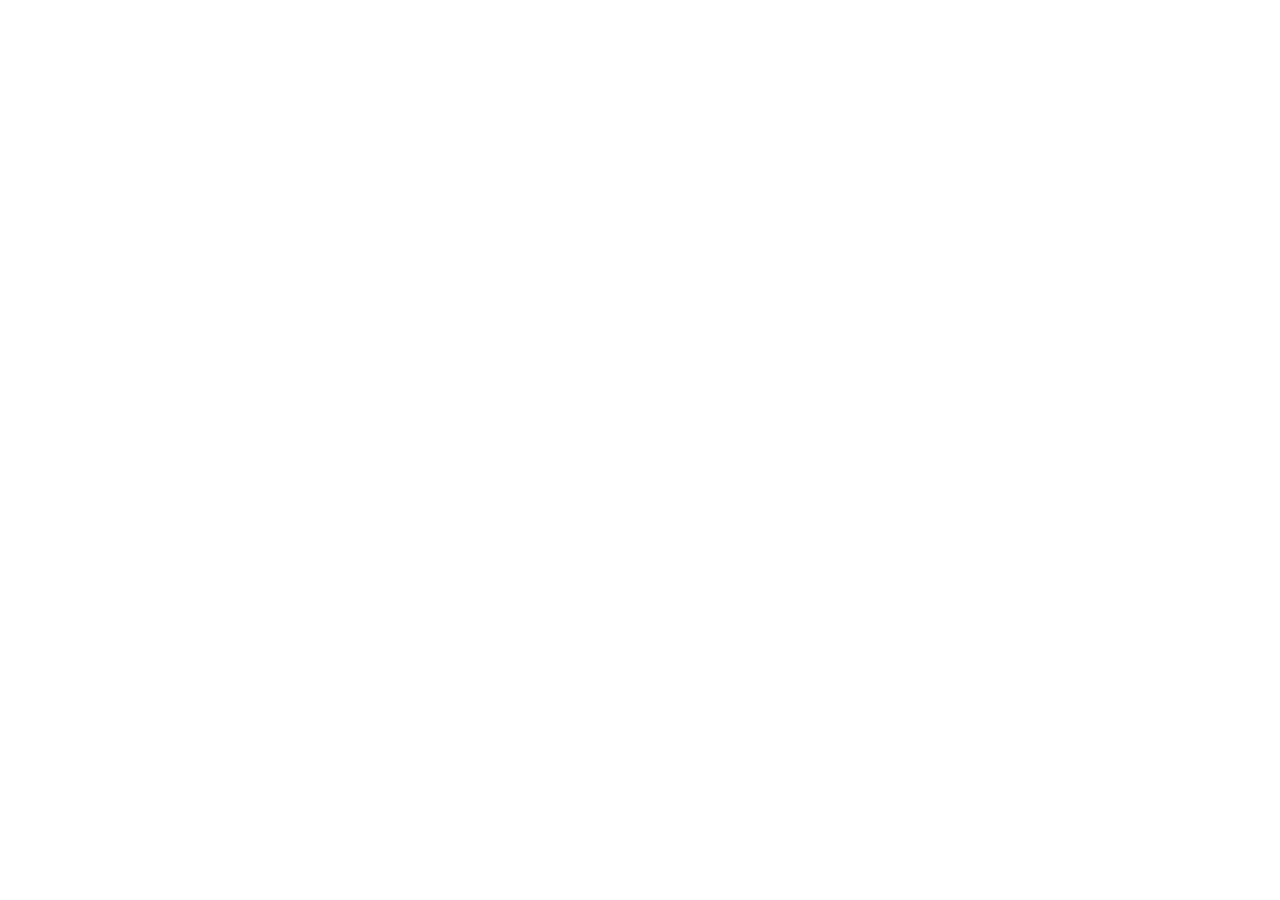
==== commit ec2758fa: "index.html" ====
--- a/index.html
+++ b/index.html
@@ -3,7 +3,7 @@
 <meta property="og:title" content="Xile Beauty Spa &amp; Rehab by Khanh Phạm">
  <meta property="og:description" content="Một nơi, ba cách chăm mình: làn da, mái tóc và cơ thể. 67 Hưng Phú, Quận 8.">
 <meta property="og:image" content="https://khanhphamrehab.github.io/xile-and-rehab/assets/images/zen-water.webp">
-                                                                                                                                                                                                                                                                                                                                                                                                                                                                                                                                                                                                       <meta property="og:image" content="https://khanhphamrehab.github.io/xile-and-rehab/assets/images/zen-water.webp"><meta property="og:locale" content="vi_VN"><meta property="og:type" content="website"><meta name="twitter:card" content="summary"><meta name="twitter:title" content="Xile Beauty Spa &amp; Rehab by Khanh Phạm"><meta name="twitter:description" content="Một nơi, ba cách chăm mình: làn da, mái tóc và cơ thể. 67 Hưng Phú, Quận 8."><link rel="icon" href="assets/images/favicon.svg"><script>(function(){if('scrollRestoration' in history)history.scrollRestoration='manual';function top(){if(location.hash)history.replaceState(history.state,'',location.pathname+location.search);window.scrollTo({top:0,left:0,behavior:'instant'});}top();window.addEventListener('pageshow',top);})();</script><link rel="stylesheet" href="assets/site.css"><script src="assets/config.js" defer></script><script src="assets/booking-utils.js" defer></script><script src="assets/app.js" defer></script><script id="xile-spa-schema" type="application/ld+json">
+ <script id="xile-spa-schema" type="application/ld+json">
 {
   "@context": "https://schema.org",
   "@type": "DaySpa",
@@ -79,10 +79,6 @@
   }
 }
 </script>
-
-"image": "https://khanhphamrehab.github.io/xile-and-rehab/assets/images/zen-water.webp",
-"logo": "https://khanhphamrehab.github.io/xile-and-rehab/assets/images/xile-logo.png","telephone":"+84909722408","priceRange":"69.000đ - 750.000đ","currenciesAccepted":"VND","address":{"@type":"PostalAddress","streetAddress":"67 Hưng Phú","addressLocality":"Quận 8","addressRegion":"TP. Hồ Chí Minh","addressCountry":"VN"},"geo":{"@type":"GeoCoordinates","latitude":10.75049,"longitude":106.68102},"openingHoursSpecification":[{"@type":"OpeningHoursSpecification","dayOfWeek":["Monday","Tuesday","Wednesday","Thursday","Friday","Saturday","Sunday"],"opens":"09:00","closes":"20:00"}],"contactPoint":[{"@type":"ContactPoint","telephone":"+84909722408","contactType":"customer service","description":"Tư vấn chăm sóc da & gội dưỡng sinh"},{"@type":"ContactPoint","telephone":"+84908899250","contactType":"customer service","description":"Đặt lịch Sport Therapy cùng Khanh Phạm"}],"sameAs":["https://www.facebook.com/xilebeautyspa","https://www.tiktok.com/@huyen.chi91","https://www.tiktok.com/@khanhpham.sporttherapy"],"hasOfferCatalog":{"@type":"OfferCatalog","name":"Dịch vụ Xile Beauty Spa & RBK","itemListElement":[{"@type":"Offer","itemOffered":{"@type":"Service","name":"Chăm sóc da"},"priceSpecification":{"@type":"PriceSpecification","price":"250000","priceCurrency":"VND","description":"Giá từ"}},{"@type":"Offer","itemOffered":{"@type":"Service","name":"Gội dưỡng sinh"},"priceSpecification":{"@type":"PriceSpecification","minPrice":"69000","maxPrice":"450000","priceCurrency":"VND"}},{"@type":"Offer","itemOffered":{"@type":"Service","name":"Sport Therapy giãn cơ phục hồi"},"priceSpecification":{"@type":"PriceSpecification","minPrice":"350000","maxPrice":"750000","priceCurrency":"VND"}}]}}</script></head><body><div hidden=""><!--$--><!--/$--></div><a class="skip" href="#noi-dung">Đến nội dung chính</a><header><div class="nav-shell"><a href="#" class="brand" aria-label="Xile Beauty Spa — về đầu trang"><img alt="Xile Beauty &amp; Spa" width="500" height="500" decoding="async" style="color:transparent" src="assets/images/xile-logo.png"></a><nav aria-label="Điều hướng chính"><a href="#cham-soc-da">Chăm sóc da</a><a href="#goi-duong-sinh">Gội dưỡng sinh</a><a href="#sport-therapy">Sport Therapy</a></nav><a class="nav-cta" href="#dat-lich">Đặt lịch <span aria-hidden="true">↗</span></a></div></header><main id="noi-dung"><div class="hero-stage"><section class="hero wrap hub-hero"><div><p class="eyebrow">XILE BEAUTY SPA × REHAB BY KHANH PHẠM</p><h1>Một khoảng dành riêng<br class="desktop-break"> <em>cho làn da, mái tóc<br> <!-- -->và cơ thể của bạn</em></h1><p class="lead">Từ một buổi chăm da, gội dưỡng sinh đến thả lỏng cơ thể. Chọn điều bạn cần hôm nay, cùng Xile và RBK dành thời gian chăm sóc mình.</p><div class="hero-actions"><a class="button" href="#chon-dich-vu">Khám phá ba nhóm dịch vụ <span aria-hidden="true">↓</span></a><a class="text-link" href="#dat-lich">Đặt lịch tư vấn ↗</a></div><div class="hero-details"><span><strong>67 Hưng Phú</strong>Quận 8 · TP. Hồ Chí Minh</span><span><strong>Chăm sóc &amp; thư giãn</strong>Trao đổi trước khi chọn dịch vụ</span></div></div><div class="hub-visual"><img alt="Đá zen bên mặt nước tĩnh và giọt nước gợi cảm giác thư giãn" width="1536" height="1024" decoding="async" style="color:transparent" src="assets/images/zen-water.webp"><div><span>MỘT NƠI · BA CÁCH CHĂM MÌNH</span><p>Lắng nghe điều bạn cần</p></div></div></section></div><section class="wrap category-section" id="chon-dich-vu"><div class="category-intro"><p class="eyebrow">HÔM NAY, BẠN MUỐN CHĂM SÓC ĐIỀU GÌ?</p><p>Chọn một nhóm để xem dịch vụ và bảng giá</p></div><div class="category-grid"><a href="#cham-soc-da" class="category-card"><div class="category-image"><img alt="Nhân viên Xile đeo găng chăm sóc da mặt cho khách" loading="lazy" width="600" height="800" decoding="async" style="color:transparent" src="assets/images/skin-care-xile-v2.webp"><span>01<!-- --> / <!-- -->Từ 250.000đ</span></div><div class="category-body"><small>Lắng nghe làn da</small><h2>Chăm sóc da<span aria-hidden="true">↗</span></h2><p>Làm sạch, chăm sóc, peel và phục hồi chuyên sâu</p></div></a><a href="#goi-duong-sinh" class="category-card"><div class="category-image"><img alt="Gội dưỡng sinh thực tế tại Xile" loading="lazy" width="600" height="800" decoding="async" style="color:transparent" src="assets/images/xile-head-spa.webp"><span>02<!-- --> / <!-- -->Từ 69.000đ</span></div><div class="category-body"><small>Sạch tóc, nhẹ tâm trí</small><h2>Gội dưỡng sinh<span aria-hidden="true">↗</span></h2><p>Bốn khoảng nghỉ với thảo dược, hơi ấm và sự chăm chút</p></div></a><a href="#sport-therapy" class="category-card"><div class="category-image"><img alt="Khanh Phạm thực hiện Sport Therapy cho khách" loading="lazy" width="600" height="800" decoding="async" style="color:transparent" src="assets/images/khanh-service.webp"><span>03<!-- --> / <!-- -->Từ 350.000đ</span></div><div class="category-body"><small>Lắng nghe cơ thể</small><h2>Sport Therapy<span aria-hidden="true">↗</span></h2><p>Hỗ trợ phục hồi và thư giãn cùng Khanh Phạm</p></div></a></div></section><div class="quick-nav" aria-label="Chuyển nhanh giữa nhóm dịch vụ"><a href="#cham-soc-da">01 · Chăm sóc da</a><a href="#goi-duong-sinh">02 · Gội dưỡng sinh</a><a href="#sport-therapy">03 · Sport Therapy</a></div><section class="pricing section" id="cham-soc-da"><div class="wrap"><div class="section-head"><p class="eyebrow">01 / XILE BEAUTY SPA</p><h2>Lắng nghe làn da<br> <em>Chăm mình từ những điều dịu dàng</em></h2><p>Làn da khỏe đẹp là hành trình của sự kiên nhẫn và lựa chọn đúng đắn. Khám phá ba nhóm chăm sóc và trao đổi trước khi chọn.</p></div><div class="skin-dropdowns"><article class="skin-dropdown skin-dropdown-cream"><h3 class="skin-dropdown-heading"><button type="button" class="skin-dropdown-trigger" id="skin-trigger-care" aria-expanded="false" aria-controls="skin-panel-care"><span class="skin-dropdown-number">0<!-- -->1</span><span class="skin-dropdown-title">Làm sạch &amp; chăm sóc</span><span class="skin-dropdown-price"><small>Từ</small><strong>250.000đ</strong></span><svg class="skin-dropdown-arrow" viewbox="0 0 24 24" width="24" height="24" aria-hidden="true" focusable="false"><path d="m6 9 6 6 6-6" fill="none" stroke="currentColor" stroke-width="1.8" stroke-linecap="round" stroke-linejoin="round"></path></svg></button></h3><div class="skin-dropdown-panel" id="skin-panel-care" role="region" aria-labelledby="skin-trigger-care" hidden=""><p class="skin-dropdown-line">Gạt đi lớp bụi ngày dài.</p><p class="skin-dropdown-description">Bắt đầu từ nhu cầu làm sạch, cấp ẩm và dành thời gian chăm sóc làn da</p><ul class="skin-dropdown-services"><li><a href="#dat-lich" data-service="co-ban"><span>Chăm sóc da cơ bản</span><strong>250.000đ</strong><span class="skin-service-arrow" aria-hidden="true">↗</span></a></li><li><a href="#dat-lich" data-service="chuyen-sau"><span>Chăm sóc da chuyên sâu</span><strong>550.000đ</strong><span class="skin-service-arrow" aria-hidden="true">↗</span></a></li><li><a href="#dat-lich" data-service="mun-lung"><span>Lấy nhân mụn lưng</span><strong>500.000đ</strong><span class="skin-service-arrow" aria-hidden="true">↗</span></a></li><li><a href="#dat-lich" data-service="co2"><span>Detox CO2 đa tầng</span><strong>450.000đ</strong><span class="skin-service-arrow" aria-hidden="true">↗</span></a></li><li><a href="#dat-lich" data-service="mask"><span>Detox mask cleaner</span><strong>400.000đ</strong><span class="skin-service-arrow" aria-hidden="true">↗</span></a></li><li><a href="#dat-lich" data-service="tao-lanh"><span>Detox tảo lạnh</span><strong>450.000đ</strong><span class="skin-service-arrow" aria-hidden="true">↗</span></a></li><li><a href="https://www.facebook.com/xilebeautyspa/" target="_blank" rel="noopener noreferrer"><span>Cấy HA cấp ẩm</span><strong class="skin-dropdown-inbox">Inbox tư vấn</strong><span class="skin-service-arrow" aria-hidden="true">↗</span></a></li></ul><a class="button" href="https://www.facebook.com/xilebeautyspa/" target="_blank" rel="noopener noreferrer">Nhắn Xile để tư vấn <span aria-hidden="true">↗</span></a></div></article><article class="skin-dropdown skin-dropdown-rose"><h3 class="skin-dropdown-heading"><button type="button" class="skin-dropdown-trigger" id="skin-trigger-peel" aria-expanded="false" aria-controls="skin-panel-peel"><span class="skin-dropdown-number">0<!-- -->2</span><span class="skin-dropdown-title">Peel tái tạo</span><span class="skin-dropdown-price"><small>Từ</small><strong>500.000đ</strong></span><svg class="skin-dropdown-arrow" viewbox="0 0 24 24" width="24" height="24" aria-hidden="true" focusable="false"><path d="m6 9 6 6 6-6" fill="none" stroke="currentColor" stroke-width="1.8" stroke-linecap="round" stroke-linejoin="round"></path></svg></button></h3><div class="skin-dropdown-panel" id="skin-panel-peel" role="region" aria-labelledby="skin-trigger-peel" hidden=""><p class="skin-dropdown-line">Một lựa chọn cần được hiểu rõ.</p><p class="skin-dropdown-description">Trao đổi về tình trạng da và phương pháp trước khi quyết định chọn dịch vụ peel.</p><ul class="skin-dropdown-services"><li><a href="https://www.facebook.com/xilebeautyspa/" target="_blank" rel="noopener noreferrer"><span>Peel mụn</span><strong class="skin-dropdown-inbox">Inbox tư vấn</strong><span class="skin-service-arrow" aria-hidden="true">↗</span></a></li><li><a href="https://www.facebook.com/xilebeautyspa/" target="_blank" rel="noopener noreferrer"><span>Peel Glass Skin</span><strong class="skin-dropdown-inbox">Inbox tư vấn</strong><span class="skin-service-arrow" aria-hidden="true">↗</span></a></li><li><a href="https://www.facebook.com/xilebeautyspa/" target="_blank" rel="noopener noreferrer"><span>Peel tảo nóng</span><strong class="skin-dropdown-inbox">Inbox tư vấn</strong><span class="skin-service-arrow" aria-hidden="true">↗</span></a></li><li><a href="https://www.facebook.com/xilebeautyspa/" target="_blank" rel="noopener noreferrer"><span>Peel phục hồi</span><strong class="skin-dropdown-inbox">Inbox tư vấn</strong><span class="skin-service-arrow" aria-hidden="true">↗</span></a></li><li><a href="https://www.facebook.com/xilebeautyspa/" target="_blank" rel="noopener noreferrer"><span>Peel nám</span><strong class="skin-dropdown-inbox">Inbox tư vấn</strong><span class="skin-service-arrow" aria-hidden="true">↗</span></a></li><li><a href="https://www.facebook.com/xilebeautyspa/" target="_blank" rel="noopener noreferrer"><span>Peel lưng</span><strong class="skin-dropdown-inbox">Inbox tư vấn</strong><span class="skin-service-arrow" aria-hidden="true">↗</span></a></li></ul><a class="button" href="https://www.facebook.com/xilebeautyspa/" target="_blank" rel="noopener noreferrer">Nhắn Xile để tư vấn <span aria-hidden="true">↗</span></a></div></article><article class="skin-dropdown skin-dropdown-dark"><h3 class="skin-dropdown-heading"><button type="button" class="skin-dropdown-trigger" id="skin-trigger-restore" aria-expanded="false" aria-controls="skin-panel-restore"><span class="skin-dropdown-number">0<!-- -->3</span><span class="skin-dropdown-title">Phục hồi chuyên sâu</span><span class="skin-dropdown-price"><small>Từ</small><strong>500.000đ</strong></span><svg class="skin-dropdown-arrow" viewbox="0 0 24 24" width="24" height="24" aria-hidden="true" focusable="false"><path d="m6 9 6 6 6-6" fill="none" stroke="currentColor" stroke-width="1.8" stroke-linecap="round" stroke-linejoin="round"></path></svg></button></h3><div class="skin-dropdown-panel" id="skin-panel-restore" role="region" aria-labelledby="skin-trigger-restore" hidden=""><p class="skin-dropdown-line">Kiên nhẫn với làn da của mình.</p><p class="skin-dropdown-description">Tìm hiểu lựa chọn chăm sóc theo mối quan tâm về thâm sau mụn, dầu và bề mặt da</p><ul class="skin-dropdown-services"><li><a href="https://www.facebook.com/xilebeautyspa/" target="_blank" rel="noopener noreferrer"><span>Vi kim tái tạo</span><strong class="skin-dropdown-inbox">Inbox tư vấn</strong><span class="skin-service-arrow" aria-hidden="true">↗</span></a></li><li><a href="https://www.facebook.com/xilebeautyspa/" target="_blank" rel="noopener noreferrer"><span>Cải thiện thâm sau mụn</span><strong class="skin-dropdown-inbox">Inbox tư vấn</strong><span class="skin-service-arrow" aria-hidden="true">↗</span></a></li><li><a href="https://www.facebook.com/xilebeautyspa/" target="_blank" rel="noopener noreferrer"><span>Kiểm soát dầu</span><strong class="skin-dropdown-inbox">Inbox tư vấn</strong><span class="skin-service-arrow" aria-hidden="true">↗</span></a></li><li><a href="https://www.facebook.com/xilebeautyspa/" target="_blank" rel="noopener noreferrer"><span>Thu nhỏ lỗ chân lông</span><strong class="skin-dropdown-inbox">Inbox tư vấn</strong><span class="skin-service-arrow" aria-hidden="true">↗</span></a></li></ul><a class="button" href="https://www.facebook.com/xilebeautyspa/" target="_blank" rel="noopener noreferrer">Nhắn Xile để tư vấn <span aria-hidden="true">↗</span></a></div></article></div><div class="price-note"><strong>Bắt đầu từ sự rõ ràng</strong><p>Với peel, vi kim và cấy HA, hãy tìm hiểu phương pháp và sự phù hợp trước khi quyết định. Chi phí được xác nhận khi tư vấn trực tiếp.</p><a href="tel:0909722408">0909 722 408 ↗</a></div></div></section><section class="hair-section section" id="goi-duong-sinh"><div class="wrap"><div class="service-editorial"><div><p class="eyebrow">02 / GỘI DƯỠNG SINH XILE</p><h2>Sạch mái tóc<br> <!-- -->Nhẹ tâm trí<br> <em>Dịu lại một ngày</em></h2><p>Hương thảo dược, hơi ấm và những thao tác chăm sóc nhẹ nhàng. Dành một khoảng dừng để mái tóc được chăm, cơ thể được thả lỏng.</p><a class="text-link" href="tel:0909722408">Tư vấn gội dưỡng sinh · 0909 722 408 ↗</a></div><figure><img alt="Nhân viên Xile gội dưỡng sinh cho khách" loading="lazy" width="1350" height="1800" decoding="async" style="color:transparent" src="assets/images/xile-head-spa.webp"><figcaption>Ảnh thực tế tại Xile Beauty Spa</figcaption></figure></div><div class="hair-grid"><article class="hair-card hair-0"><span class="eyebrow">0<!-- -->1<!-- --> / GỘI DƯỠNG SINH</span><h3>An Nhiên</h3><p class="hair-caption">Một mái tóc sạch. Một ngày nhẹ hơn.</p><div class="package-price">69.000<span>đ</span></div><p>Một buổi chăm sóc nhẹ nhàng khi bạn cần mái tóc sạch và một khoảng nghỉ vừa đủ.</p><ul><li>Làm sạch da mặt, tẩy tế bào chết</li><li>Đắp mặt nạ dưỡng ẩm</li><li>Gội 2 lần với dầu thảo dược</li><li>Ủ tóc mềm mượt</li></ul><a class="button" href="#dat-lich" data-service="an-nhien">Chọn <!-- -->An Nhiên<span aria-hidden="true">↗</span></a></article><article class="hair-card hair-1"><span class="eyebrow">0<!-- -->2<!-- --> / GỘI DƯỠNG SINH</span><h3>Tĩnh Dưỡng</h3><p class="hair-caption">Gác việc xuống. Thả lỏng đôi vai.</p><div class="package-price">179.000<span>đ</span></div><p>Thêm chăm sóc mặt, cổ vai gáy và hơi ấm cho những ngày làm việc căng thẳng.</p><ul><li>Làm sạch, tẩy tế bào chết da mặt, mặt nạ dưỡng ẩm</li><li>Massage mặt, massage cổ vai gáy</li><li>Gội thảo dược 2 lần và ủ tóc</li><li>Thư giãn vòm tuần hoàn, kéo khăn nóng</li></ul><a class="button" href="#dat-lich" data-service="tinh-duong">Chọn <!-- -->Tĩnh Dưỡng<span aria-hidden="true">↗</span></a></article><article class="hair-card hair-2"><span class="eyebrow">0<!-- -->3<!-- --> / GỘI DƯỠNG SINH</span><h3>Phục Hồi</h3><p class="hair-caption">Chăm da đầu. Dịu những vùng căng mỏi.</p><div class="package-price">289.000<span>đ</span></div><p>Dành thêm sự quan tâm cho da đầu và những vùng căng mỏi với massage cùng đá ngọc, đá nóng.</p><ul><li>Làm sạch da, mặt nạ dưỡng ẩm</li><li>Tẩy tế bào chết da đầu, massage đầu và mặt</li><li>Massage cổ vai gáy, đá ngọc, đá nóng</li><li>Gội thảo dược 2 lần, ủ tóc, vòm tuần hoàn, khăn nóng</li></ul><a class="button" href="#dat-lich" data-service="phuc-hoi">Chọn <!-- -->Phục Hồi<span aria-hidden="true">↗</span></a></article><article class="hair-card hair-3"><span class="eyebrow">0<!-- -->4<!-- --> / GỘI DƯỠNG SINH</span><h3>Signature Xile</h3><p class="hair-caption">Hôm nay, dành trọn sự chăm sóc cho mình.</p><div class="package-price">450.000<span>đ</span></div><p>Kết hợp gội dưỡng sinh với nhiều bước chăm sóc da và massage, để bạn dành trọn buổi cho mình.</p><ul><li>Chăm sóc da, hút bã nhờn, xông hơi mặt</li><li>Massage mặt, đầu, cổ vai gáy và tay</li><li>Massage đá ngọc, đá nóng</li><li>Gội thảo dược 2 lần, ủ tóc, vòm tuần hoàn, khăn nóng</li></ul><a class="button" href="#dat-lich" data-service="signature">Chọn <!-- -->Signature Xile<span aria-hidden="true">↗</span></a></article></div><p class="service-footnote">Thời lượng và chi tiết các bước được trao đổi khi xác nhận lịch. Cảm nhận tùy từng người.</p></div></section><section class="rehab-section section" id="sport-therapy"><div class="wrap"><div class="service-editorial"><div><img alt="RBK — Rehab by Khanh Phạm" loading="lazy" width="1536" height="1024" decoding="async" class="rbk-mark" style="color:transparent" src="assets/images/rbk-logo.png"><p class="eyebrow">03 / REHAB BY KHANH PHẠM</p><h2>Cơ thể đã cố gắng<br> <!-- -->Giờ là lúc <em>được chăm sóc</em></h2><p>Dành cho những buổi tập hết mình và những ngày làm việc lâu. Cùng Khanh Phạm thả lỏng cơ thể, hỗ trợ phục hồi và lắng nghe từng chuyển động.</p><a class="text-link" href="tel:0908899250">Đặt lịch với Khanh · 0908 899 250 ↗</a></div><figure><img alt="Khanh Phạm trực tiếp chăm sóc cơ vùng lưng cho khách" loading="lazy" width="1350" height="1800" decoding="async" style="color:transparent" src="assets/images/khanh-service.webp"><figcaption>Hình ảnh làm nghề thực tế của Khanh Phạm</figcaption></figure></div><div class="rehab-grid"><article class="rehab-card"><div class="card-top"><span>0<!-- -->1</span><span>60 phút</span></div><h3>Cổ vai gáy</h3><div class="package-price">350.000<span>đ / buổi</span></div><p>Dành một khoảng nghỉ cho vùng cổ, vai và gáy sau những giờ làm việc tập trung.</p><a class="button" href="#dat-lich" data-service="rehab-neck">Chọn <!-- -->Cổ vai gáy<span aria-hidden="true">↗</span></a></article><article class="rehab-card"><div class="card-top"><span>0<!-- -->2</span><span>80 phút</span></div><h3>Half Body</h3><div class="package-price">450.000<span>đ / buổi</span></div><p>Chăm sóc nửa thân, trao đổi vùng cần ưu tiên trước buổi.</p><a class="button" href="#dat-lich" data-service="rehab-half">Chọn <!-- -->Half Body<span aria-hidden="true">↗</span></a></article><article class="rehab-card"><div class="card-top"><span>0<!-- -->3</span><span>120 phút</span></div><h3>Full Body</h3><div class="package-price">750.000<span>đ / buổi</span></div><p>Dành thời gian để toàn thân thả lỏng sau nhịp sống bận rộn.</p><a class="button" href="#dat-lich" data-service="rehab-full">Chọn <!-- -->Full Body<span aria-hidden="true">↗</span></a></article></div><div class="rehab-note"><strong>Hỗ trợ phục hồi &amp; thư giãn</strong><p>Trao đổi vùng cần ưu tiên và mức tác động bạn thấy thoải mái. Dịch vụ không thay thế chẩn đoán hoặc điều trị y khoa.</p></div></div></section><div class="shared-chapter"><section class="section wrap shared-values"><p class="eyebrow">ĐIỀU KẾT NỐI CẢ BA TRẢI NGHIỆM</p><h2>Bạn được lắng nghe<br> <em>trước khi được chăm sóc</em></h2><div class="benefits"><article><span>01</span><h3>Chọn theo nhu cầu của mình</h3><p>Không cần biết sẵn mọi dịch vụ. Hãy bắt đầu từ điều bạn muốn được quan tâm hôm nay.</p></article><article><span>02</span><h3>Biết giá trước khi quyết định</h3><p>Giá gội và giãn cơ được công khai; các dịch vụ da cần tư vấn sẽ được báo giá trước khi đặt lịch.</p></article><article><span>03</span><h3>Dành một khoảng riêng</h3><p>Dù chọn chăm da, gội đầu hay Sport Therapy, đây là thời gian bạn dành cho chính mình.</p></article></div></section></div><section class="section wrap customer-reviews" id="danh-gia"><div class="section-head"><p class="eyebrow">KHÁCH HÀNG NÓI GÌ VỀ XILE</p><h2>Cảm nhận<br><em>từ những buổi ghé Xile</em></h2></div><div class="customer-review-grid"><article class="customer-review-card"><div class="customer-review-top"><span>Google Maps</span><span aria-hidden="true">“</span></div><blockquote>“<!-- -->Anh chị chủ siêu dễ thương làm có tâm lắm lắm. Sẽ ghé lại thêm<!-- -->”</blockquote><div class="customer-review-person"><span>HN</span><div><strong>Hien Nguyen</strong><small>Cảm nhận khách hàng</small></div></div><a class="text-link" href="https://maps.app.goo.gl/XafAJZNHmoeHtmjk6" target="_blank" rel="noopener noreferrer">Xem nguồn trên Google Maps</a></article><article class="customer-review-card"><div class="customer-review-top"><span>Google Maps</span><span aria-hidden="true">“</span></div><blockquote>“<!-- -->anh chị chủ vs nhân viên ở đây dễ thương nhiệt tình lắm nha mng 😍😍<!-- -->”</blockquote><div class="customer-review-person"><span>DK</span><div><strong>Diễm Kiều</strong><small>Cảm nhận khách hàng</small></div></div><a class="text-link" href="https://maps.app.goo.gl/XafAJZNHmoeHtmjk6" target="_blank" rel="noopener noreferrer">Xem nguồn trên Google Maps</a></article><article class="customer-review-card"><div class="customer-review-top"><span>Google Maps</span><span aria-hidden="true">“</span></div><blockquote>“<!-- -->Anh chị chủ siêu nhiệt tình, dễ thương. Dịch vụ tốt, xứng đáng với giá tiền.<!-- -->”</blockquote><div class="customer-review-person"><span>KT</span><div><strong>Kim Tuyền</strong><small>Trích đoạn cảm nhận</small></div></div><a class="text-link" href="https://maps.app.goo.gl/XafAJZNHmoeHtmjk6" target="_blank" rel="noopener noreferrer">Xem nguồn trên Google Maps</a></article></div><div class="customer-review-footer"><p>Các trích dẫn được giới thiệu trên <a href="https://xile-spa-dinhlnd.github.io/xile-spa-landing-page/#feedback" target="_blank" rel="noopener noreferrer">website Xile</a>. Xem đánh giá gốc và cập nhật mới nhất trên Google Maps.</p><a class="button" href="https://maps.app.goo.gl/XafAJZNHmoeHtmjk6" target="_blank" rel="noopener noreferrer">Xem đánh giá trên Google Maps <span aria-hidden="true">↗</span></a></div></section><section class="section wrap faq" id="hoi-dap"><div><p class="eyebrow">TRƯỚC KHI GHÉ XILE &amp; RBK</p><h2>Những điều<br> <em>bạn muốn biết</em></h2></div><div><details><summary>Mình chưa biết nên chọn nhóm dịch vụ nào?<span aria-hidden="true">+</span></summary><p>Bạn có thể bắt đầu từ điều mình muốn ưu tiên: chăm sóc da, làm sạch tóc và thư giãn, hoặc chăm sóc những vùng cơ căng mỏi. Chọn “Mình cần Xile tư vấn” trong form để trao đổi trước khi quyết định.</p></details><details><summary>Ba nhóm dịch vụ có cùng địa chỉ không?<span aria-hidden="true">+</span></summary><p>Cả ba nhóm đều tại 67 Hưng Phú, Quận 8, TP. Hồ Chí Minh. Chăm sóc da và gội dưỡng sinh: 0909 722 408. Sport Therapy cùng Khanh Phạm: 0908 899 250.</p></details><details><summary>Giá trong khoảng được xác nhận thế nào?<span aria-hidden="true">+</span></summary><p>Một số dịch vụ chăm sóc da có khoảng giá. Bạn sẽ trao đổi lựa chọn và xác nhận mức giá cụ thể trước khi quyết định thực hiện. Các bước và thời lượng chăm sóc da, gội dưỡng sinh được xác nhận khi đặt lịch.</p></details><details><summary>Có thể đặt nhiều dịch vụ trong cùng một lần đến không?<span aria-hidden="true">+</span></summary><p>Bạn hãy nêu các dịch vụ muốn kết hợp trong tin nhắn gửi Xile. Khung giờ, tổng thời lượng và chi phí sẽ được trao đổi trước khi xác nhận. Trang chưa có giá combo cho việc kết hợp các nhóm.</p></details><details><summary>Peel, vi kim hoặc cấy HA có phù hợp với mình không?<span aria-hidden="true">+</span></summary><p>Hãy trao đổi rõ phương pháp, sản phẩm sử dụng, người thực hiện và cách chăm sóc sau buổi trước khi chọn. Tên dịch vụ hoặc mức giá chưa đủ để xác định sự phù hợp với làn da của bạn.</p></details><details><summary>Sport Therapy có phải là điều trị không?<span aria-hidden="true">+</span></summary><p>Không. Dịch vụ Sport Therapy tại RBK hỗ trợ phục hồi và thư giãn, không chẩn đoán hay thay thế điều trị y khoa. Bạn có thể trao đổi vùng cần ưu tiên và mức tác động mình thấy thoải mái.</p></details><details><summary>Điền form là đã có lịch hẹn chưa?<span aria-hidden="true">+</span></summary><p>Chưa. Form hiện soạn nội dung để bạn sao chép và gửi qua Facebook. Lịch hẹn chỉ được xác nhận khi hai bên thống nhất dịch vụ và thời gian. Bạn cũng có thể gọi trực tiếp số hotline tương ứng.</p></details></div></section><section class="booking" id="dat-lich"><div class="wrap booking-grid"><div class="booking-copy"><p class="eyebrow">MỘT BUỔI HẸN DÀNH CHO BẠN</p><h2>Hôm nay,<br> <em>mình chăm mình nhé</em></h2><p>Chọn dịch vụ trong form để chuẩn bị tin nhắn. Nếu muốn kết hợp nhiều nhóm, bạn có thể trao đổi thêm khi gửi qua Facebook.</p><div class="contact-group"><small>CHĂM SÓC DA &amp; GỘI DƯỠNG SINH</small><a class="phone" href="tel:0909722408">0909 722 408</a><small>SPORT THERAPY · KHANH PHẠM</small><a class="phone" href="tel:0908899250">0908 899 250</a></div><p>67 Hưng Phú, Quận 8<br> <!-- -->TP. Hồ Chí Minh</p></div><form class="booking-form" novalidate=""><div class="form-heading"><span class="eyebrow">CHỌN DỊCH VỤ BẠN QUAN TÂM</span><h3>Hẹn một buổi chăm sóc cho mình</h3><p>Chọn một gói, hoặc để Xile cùng bạn tìm trải nghiệm phù hợp.</p></div><label for="service">Gói bạn quan tâm</label><select id="service" name="service"><option value="consult" selected>Mình cần Xile tư vấn</option><optgroup label="Chăm sóc da · Xile"><option value="co-ban">Chăm sóc da cơ bản<!-- --> — <!-- -->250.000đ</option><option value="chuyen-sau">Chăm sóc da chuyên sâu<!-- --> — <!-- -->550.000đ</option><option value="mun-lung">Lấy nhân mụn lưng<!-- --> — <!-- -->500.000đ</option><option value="co2">Detox CO2 đa tầng<!-- --> — <!-- -->450.000đ</option><option value="mask">Detox mask cleaner<!-- --> — <!-- -->400.000đ</option><option value="tao-lanh">Detox tảo lạnh<!-- --> — <!-- -->450.000đ</option><option value="ha">Cấy HA cấp ẩm<!-- --> — <!-- -->Inbox tư vấn</option><option value="peel-mun">Peel mụn<!-- --> — <!-- -->Inbox tư vấn</option><option value="glass">Peel Glass Skin<!-- --> — <!-- -->Inbox tư vấn</option><option value="tao-nong">Peel tảo nóng<!-- --> — <!-- -->Inbox tư vấn</option><option value="peel-phuc-hoi">Peel phục hồi<!-- --> — <!-- -->Inbox tư vấn</option><option value="nam">Peel nám<!-- --> — <!-- -->Inbox tư vấn</option><option value="peel-lung">Peel lưng<!-- --> — <!-- -->Inbox tư vấn</option><option value="vi-kim">Vi kim tái tạo<!-- --> — <!-- -->Inbox tư vấn</option><option value="tham">Cải thiện thâm sau mụn<!-- --> — <!-- -->Inbox tư vấn</option><option value="dau">Kiểm soát dầu<!-- --> — <!-- -->Inbox tư vấn</option><option value="lo-chan-long">Thu nhỏ lỗ chân lông<!-- --> — <!-- -->Inbox tư vấn</option></optgroup><optgroup label="Gội dưỡng sinh · Xile"><option value="an-nhien">An Nhiên<!-- --> — <!-- -->69.000đ</option><option value="tinh-duong">Tĩnh Dưỡng<!-- --> — <!-- -->179.000đ</option><option value="phuc-hoi">Phục Hồi<!-- --> — <!-- -->289.000đ</option><option value="signature">Signature Xile<!-- --> — <!-- -->450.000đ</option></optgroup><optgroup label="Sport Therapy · RBK"><option value="rehab-neck">Cổ vai gáy<!-- --> — <!-- -->350.000đ</option><option value="rehab-half">Half Body<!-- --> — <!-- -->450.000đ</option><option value="rehab-full">Full Body<!-- --> — <!-- -->750.000đ</option></optgroup></select><div class="field-grid"><div><label for="name">Tên của bạn</label><input id="name" autocomplete="name" maxlength="80" placeholder="Xile gọi bạn là…" aria-invalid="false" name="name"></div><div><label for="phone">Số điện thoại</label><input id="phone" type="tel" inputmode="tel" autocomplete="tel" maxlength="20" placeholder="090 000 0000" aria-invalid="false" name="phone"></div></div><label class="consent"><input type="checkbox" name="consent"><span>Tôi đồng ý để Xile liên hệ về yêu cầu đặt lịch này.</span></label><button class="button" type="submit">Tiếp tục đặt lịch<span aria-hidden="true">↗</span></button><p class="form-note">Chưa cần thanh toán · Xác nhận lịch trực tiếp với Xile</p><div role="status" aria-live="polite"></div></form></div></section></main><footer class="wrap"><a href="#" class="brand" aria-label="Xile Beauty Spa — về đầu trang"><img alt="Xile Beauty &amp; Spa" width="500" height="500" decoding="async" style="color:transparent" src="assets/images/xile-logo.png"></a><p>Xile Beauty Spa &amp; Rehab by Khanh Phạm<br> <!-- -->Chăm sóc da · Gội dưỡng sinh · Sport Therapy</p><a href="https://www.facebook.com/xilebeautyspa/" target="_blank" rel="noopener noreferrer">Facebook ↗</a><div class="footer-signature"><svg class="footer-smile" viewbox="0 0 88 88" aria-hidden="true" focusable="false"><g transform="translate(-256 -206)"><circle class="footer-smile-face" cx="300" cy="250" r="40"></circle><path class="footer-smile-mouth" d="M318.44666 260.53513C315.42084 265.68414 308.30103 269.30002 300 269.30002C291.6767 269.30002 284.54089 265.6647 281.52905 260.49356"></path><g class="footer-smile-eyes"><circle cx="286" cy="243" r="5"></circle><circle cx="314" cy="243" r="5"></circle></g></g></svg><p><span>Tái tạo năng lượng</span> - <span>Phục hồi đúng <span class="footer-quote-ending">cách<span class="footer-activity" aria-hidden="true"><svg fill="none" height="28" stroke="currentColor" stroke-linecap="round" stroke-linejoin="round" stroke-width="2" viewbox="0 0 24 24" width="28" xmlns="http://www.w3.org/2000/svg" aria-hidden="true" focusable="false"><path d="M22 12h-2.48a2 2 0 0 0-1.93 1.46l-2.35 8.36a.25.25 0 0 1-.48 0L9.24 2.18a.25.25 0 0 0-.48 0l-2.35 8.36A2 2 0 0 1 4.49 12H2" opacity="1" pathlength="1" stroke-dashoffset="0" stroke-dasharray="1 1"></path></svg></span></span></span></p></div><div class="footer-bottom"><span>© <!-- -->2026<!-- --> Xile &amp; RBK</span><p>Chăm sóc, hỗ trợ phục hồi và thư giãn. Không thay thế tư vấn hoặc điều trị y khoa.</p></div></footer><div class="mobile-bar"><a href="#chon-dich-vu">Chọn dịch vụ</a><a href="#dat-lich">Đặt lịch <span aria-hidden="true">↗</span></a></div><!--$--><!--/$--></body></html>
+ 
 
 
-
-
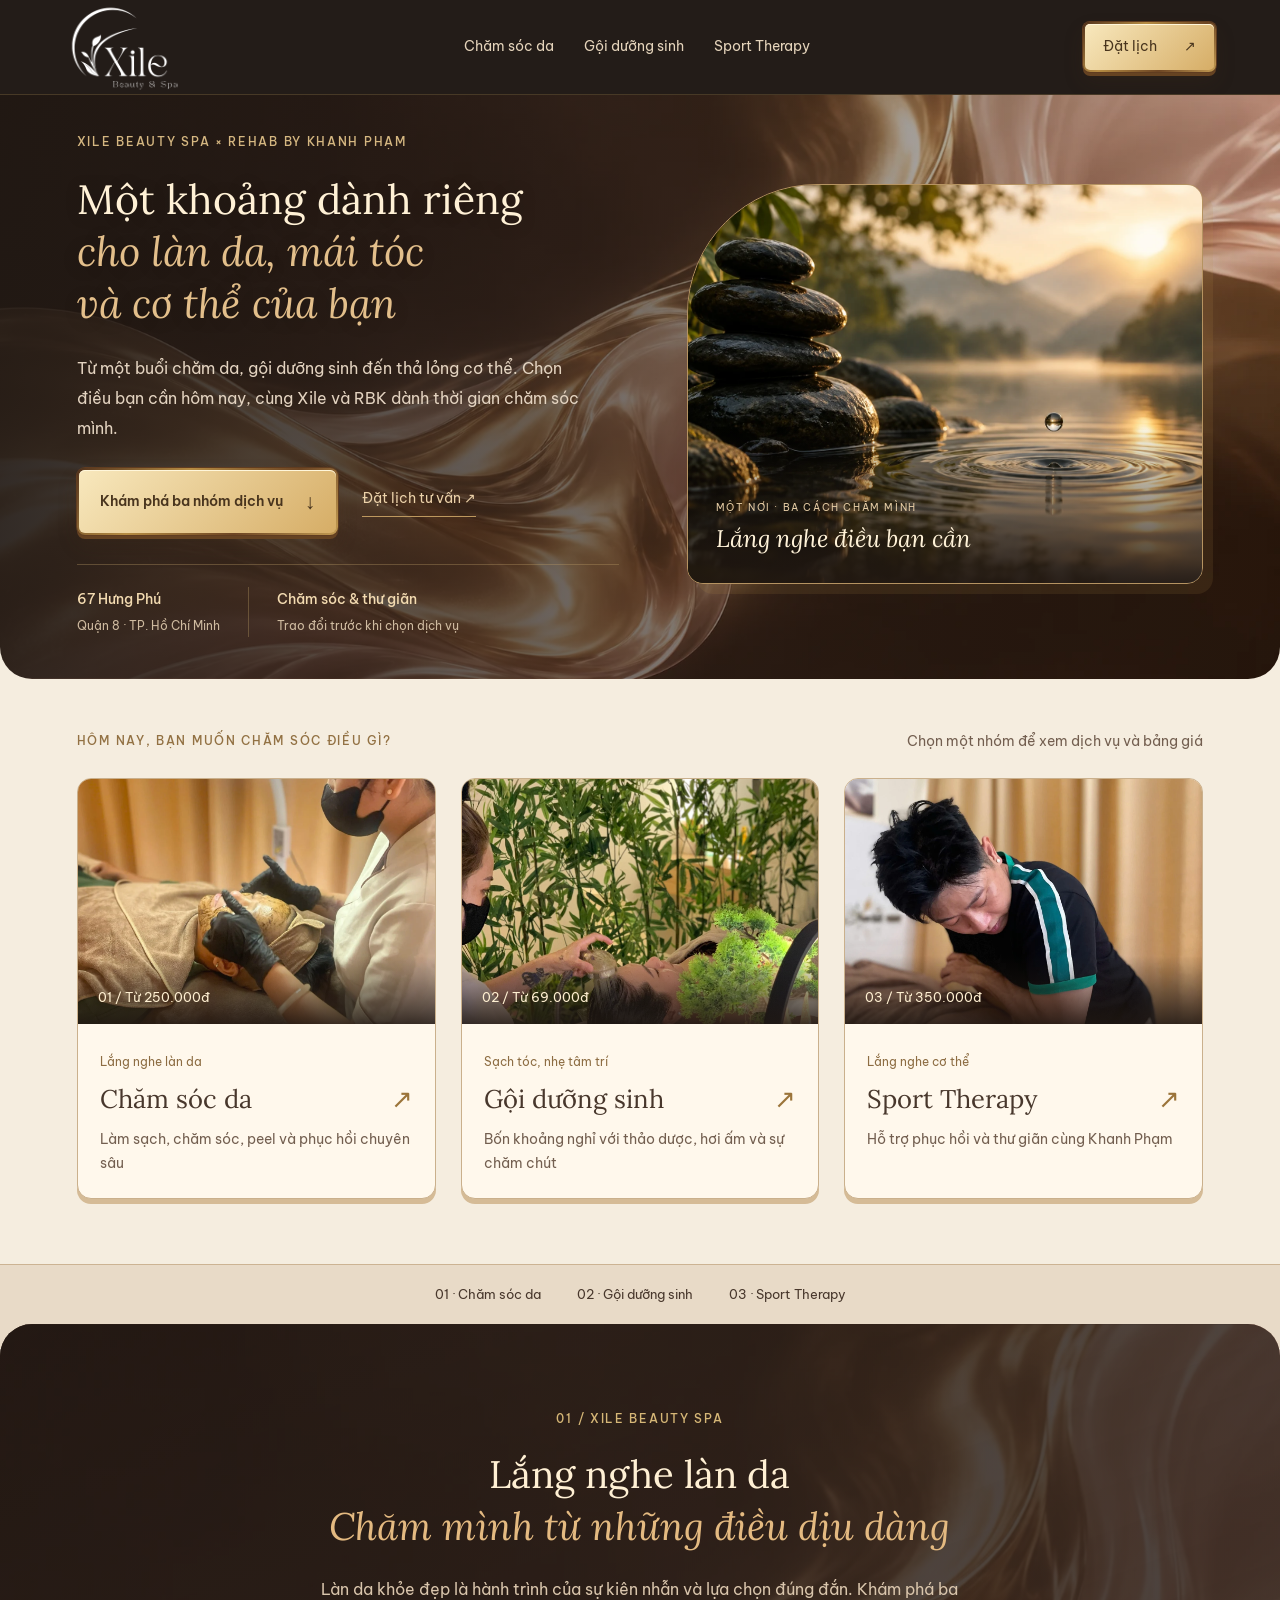
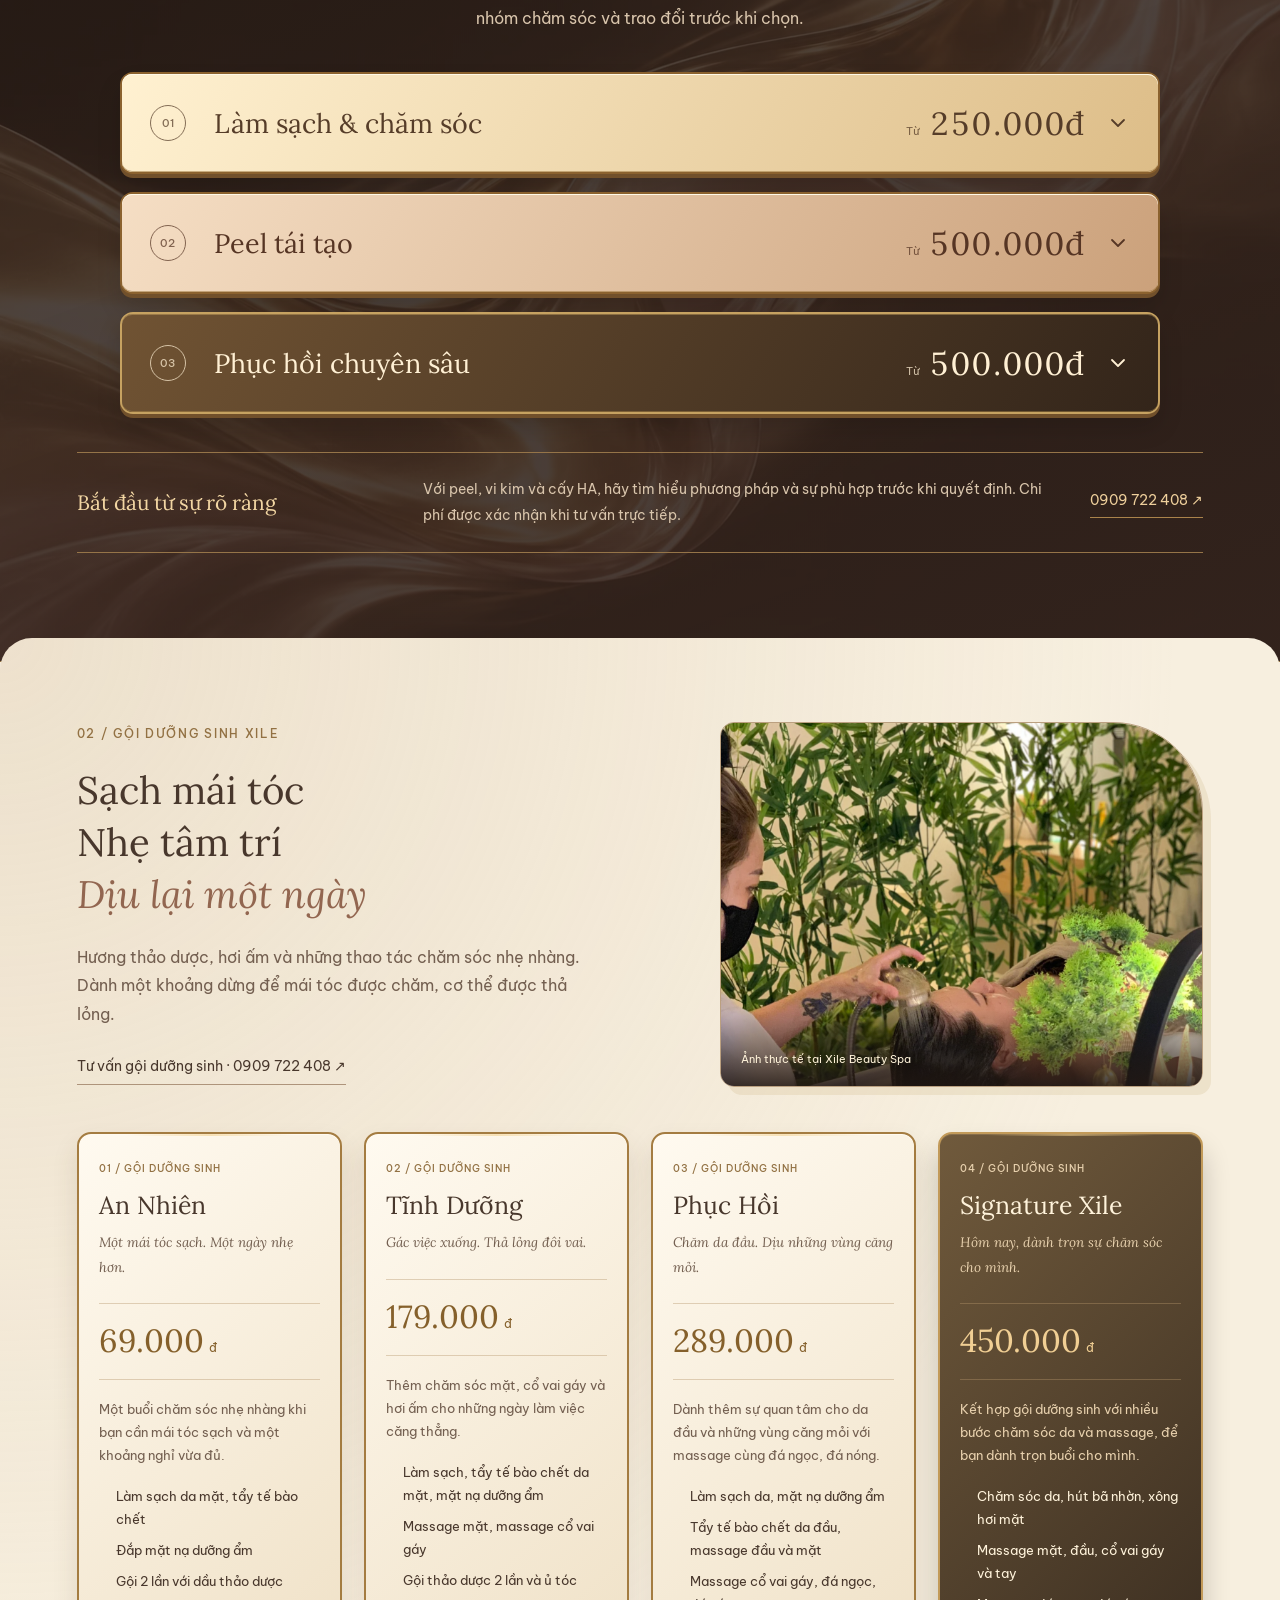
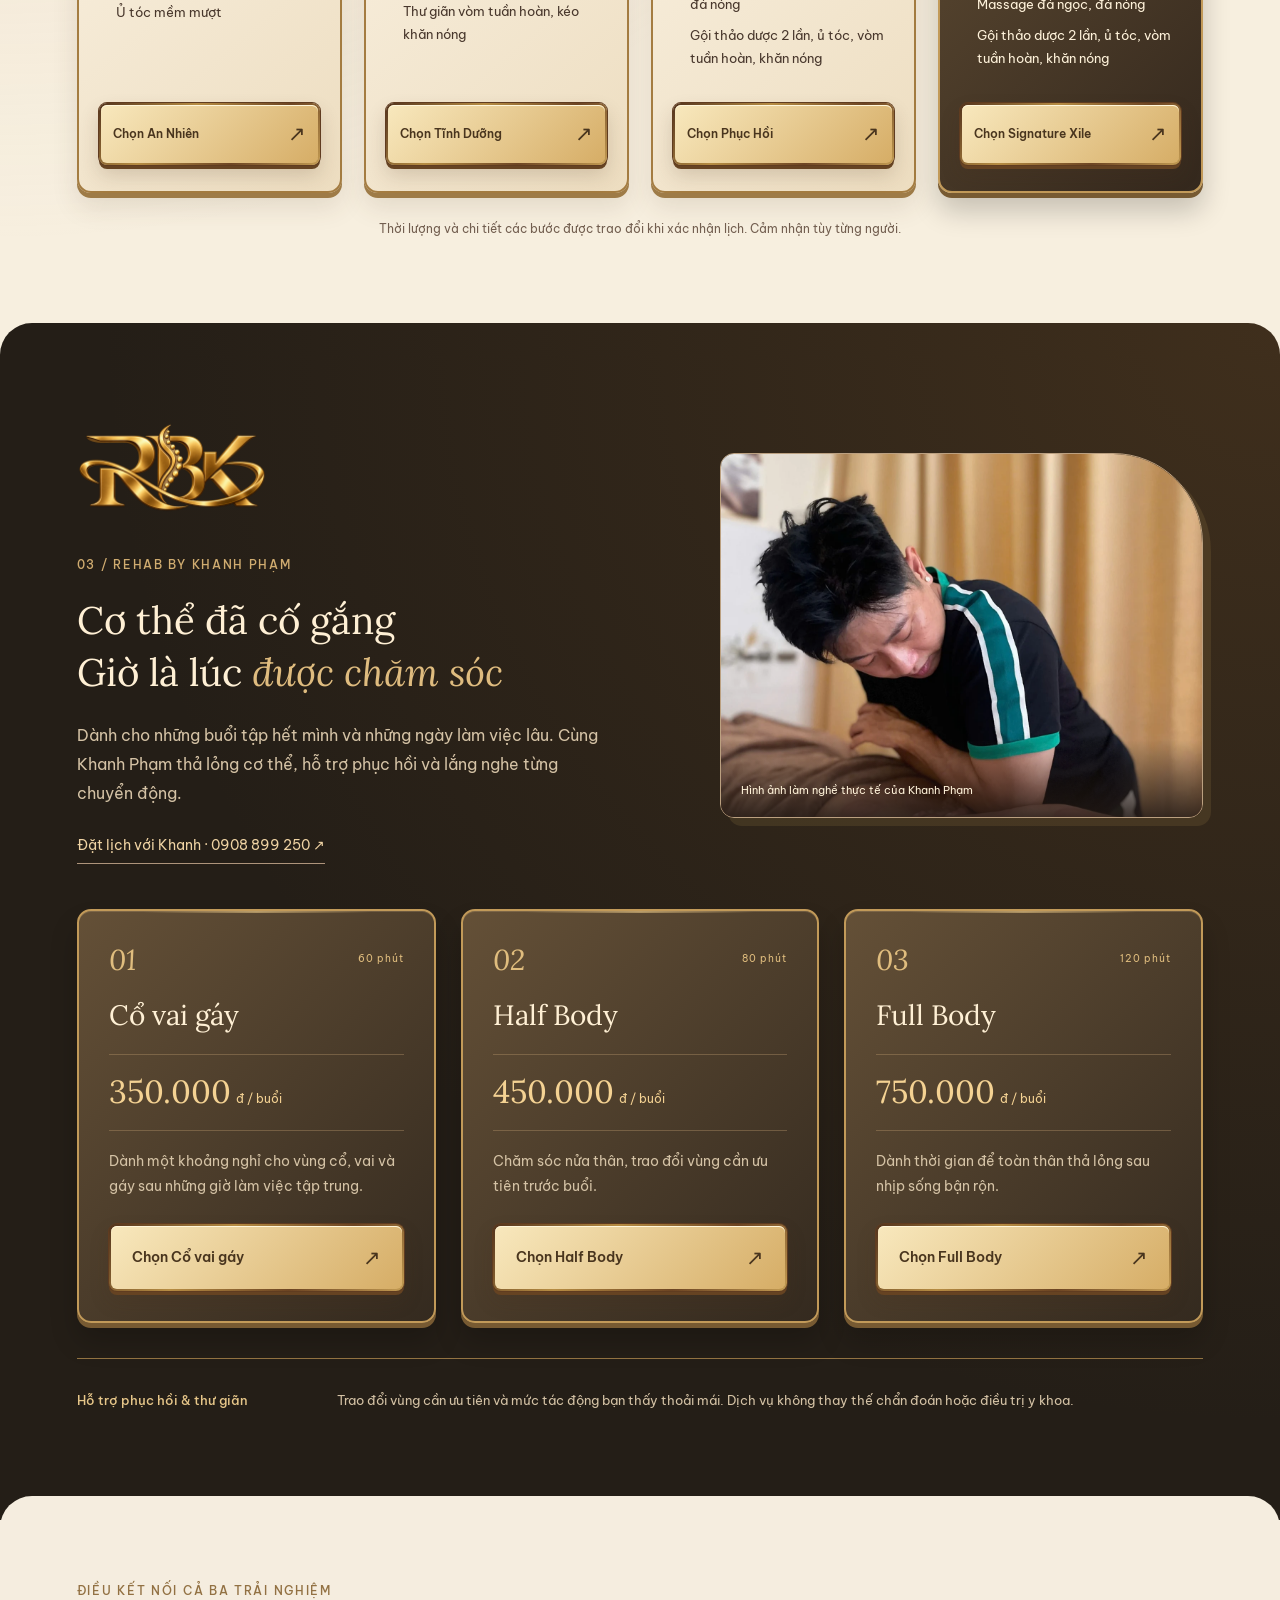
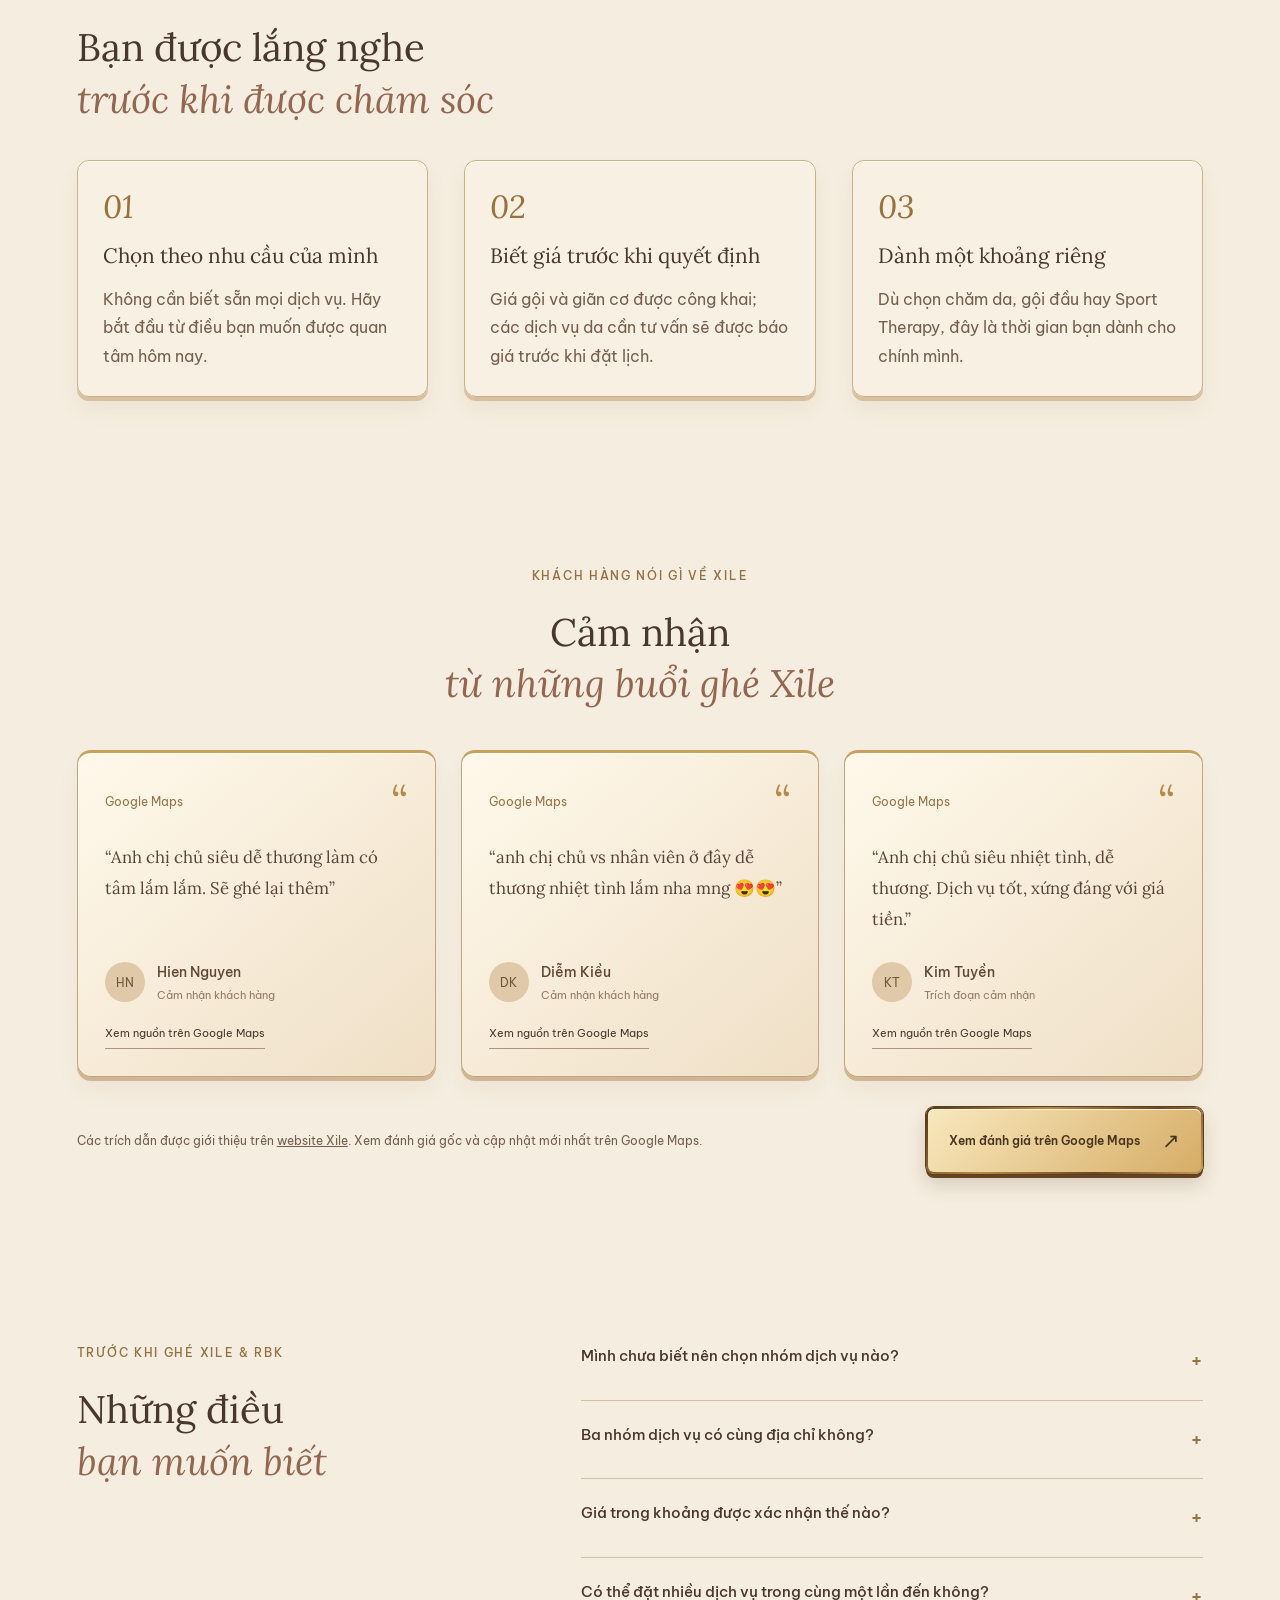
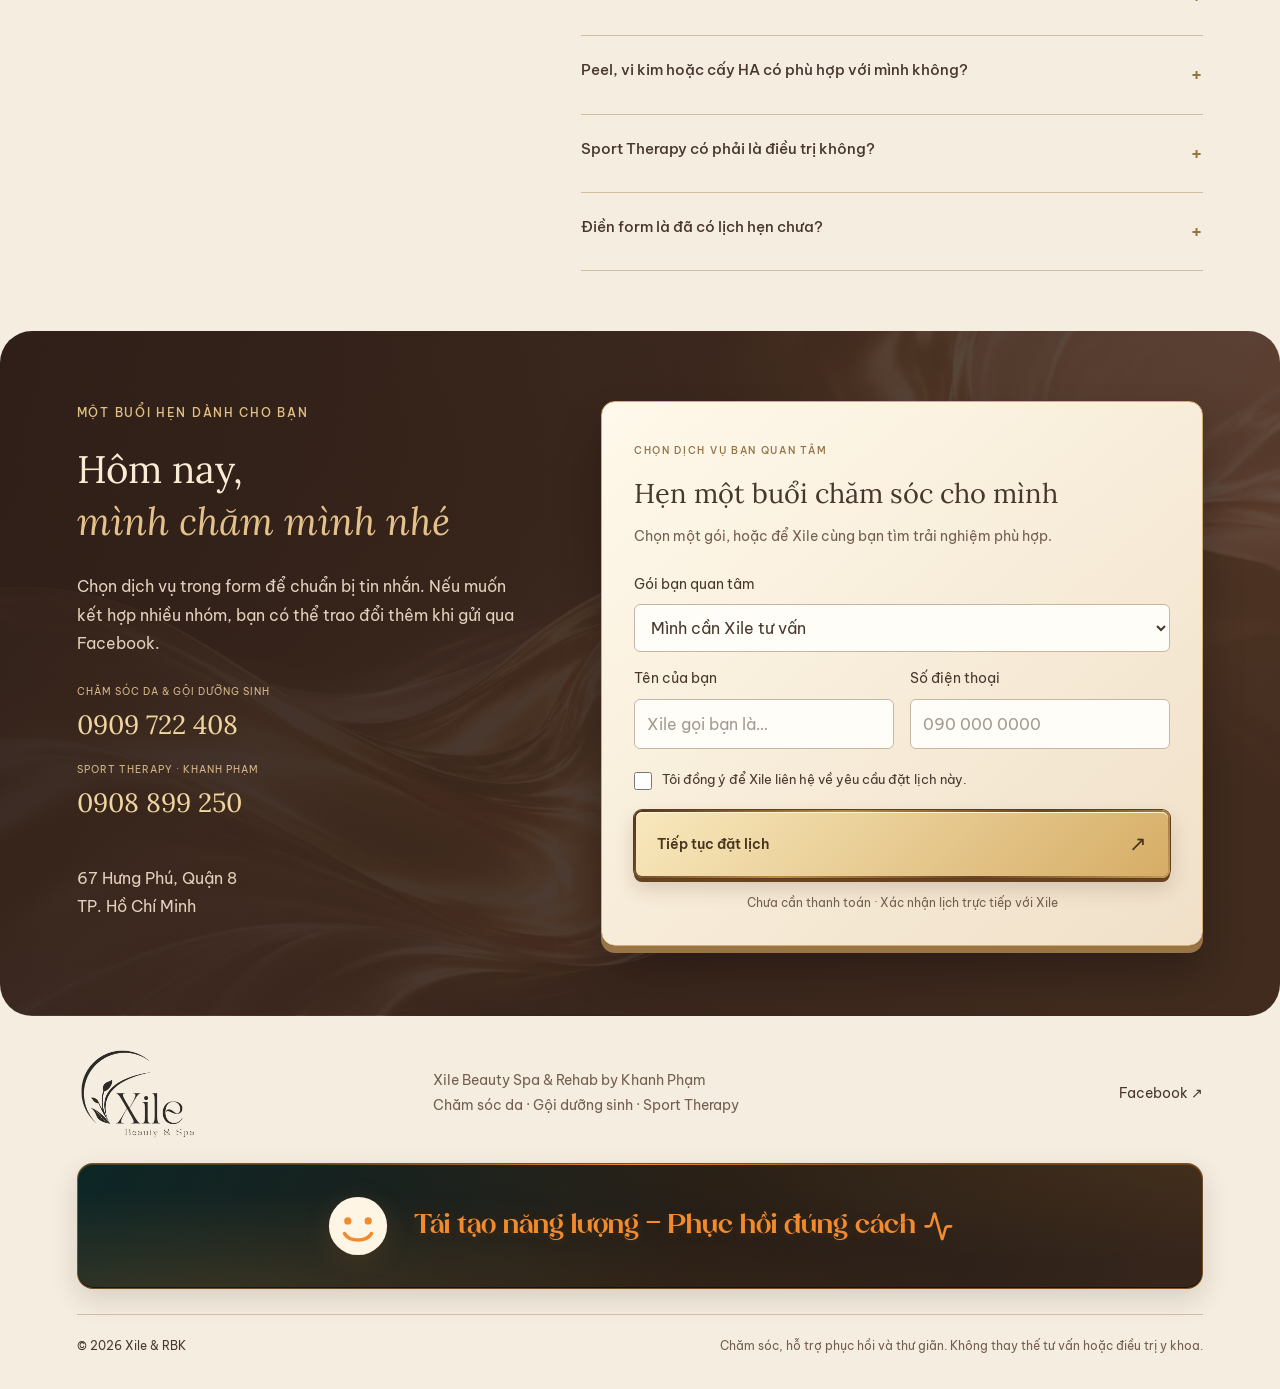
==== commit 26597d8d: "Add files via upload" ====
--- a/index.html
+++ b/index.html
@@ -79,6 +79,8 @@
   }
 }
 </script>
- 
+                                                                                                                                                                                                                                                                                                                                                                                                                                                                                                                                                                                                        <meta property="og:locale" content="vi_VN"><meta property="og:type" content="website"><meta name="twitter:card" content="summary_large_image"><meta name="twitter:title" content="Xile Beauty Spa &amp; Rehab by Khanh Phạm"><meta name="twitter:description" content="Một nơi, ba cách chăm mình: làn da, mái tóc và cơ thể. 67 Hưng Phú, Quận 8."><link rel="icon" href="assets/images/favicon.svg"><script>(function(){if('scrollRestoration' in history)history.scrollRestoration='manual';function top(){if(location.hash)history.replaceState(history.state,'',location.pathname+location.search);window.scrollTo({top:0,left:0,behavior:'instant'});}top();window.addEventListener('pageshow',top);})();</script><link rel="stylesheet" href="assets/site.css"><script src="assets/config.js" defer></script><script src="assets/booking-utils.js" defer></script><script src="assets/app.js" defer></script></head><body><div hidden=""><!--$--><!--/$--></div><a class="skip" href="#noi-dung">Đến nội dung chính</a><header><div class="nav-shell"><a href="#" class="brand" aria-label="Xile Beauty Spa — về đầu trang"><img alt="Xile Beauty &amp; Spa" width="500" height="500" decoding="async" style="color:transparent" src="assets/images/xile-logo.png"></a><nav aria-label="Điều hướng chính"><a href="#cham-soc-da">Chăm sóc da</a><a href="#goi-duong-sinh">Gội dưỡng sinh</a><a href="#sport-therapy">Sport Therapy</a></nav><a class="nav-cta" href="#dat-lich">Đặt lịch <span aria-hidden="true">↗</span></a></div></header><main id="noi-dung"><div class="hero-stage"><section class="hero wrap hub-hero"><div><p class="eyebrow">XILE BEAUTY SPA × REHAB BY KHANH PHẠM</p><h1>Một khoảng dành riêng<br class="desktop-break"> <em>cho làn da, mái tóc<br> <!-- -->và cơ thể của bạn</em></h1><p class="lead">Từ một buổi chăm da, gội dưỡng sinh đến thả lỏng cơ thể. Chọn điều bạn cần hôm nay, cùng Xile và RBK dành thời gian chăm sóc mình.</p><div class="hero-actions"><a class="button" href="#chon-dich-vu">Khám phá ba nhóm dịch vụ <span aria-hidden="true">↓</span></a><a class="text-link" href="#dat-lich">Đặt lịch tư vấn ↗</a></div><div class="hero-details"><span><strong>67 Hưng Phú</strong>Quận 8 · TP. Hồ Chí Minh</span><span><strong>Chăm sóc &amp; thư giãn</strong>Trao đổi trước khi chọn dịch vụ</span></div></div><div class="hub-visual"><img alt="Đá zen bên mặt nước tĩnh và giọt nước gợi cảm giác thư giãn" width="1536" height="1024" decoding="async" style="color:transparent" src="assets/images/zen-water.webp"><div><span>MỘT NƠI · BA CÁCH CHĂM MÌNH</span><p>Lắng nghe điều bạn cần</p></div></div></section></div><section class="wrap category-section" id="chon-dich-vu"><div class="category-intro"><p class="eyebrow">HÔM NAY, BẠN MUỐN CHĂM SÓC ĐIỀU GÌ?</p><p>Chọn một nhóm để xem dịch vụ và bảng giá</p></div><div class="category-grid"><a href="#cham-soc-da" class="category-card"><div class="category-image"><img alt="Nhân viên Xile đeo găng chăm sóc da mặt cho khách" loading="lazy" width="600" height="800" decoding="async" style="color:transparent" src="assets/images/skin-care-xile-v2.webp"><span>01<!-- --> / <!-- -->Từ 250.000đ</span></div><div class="category-body"><small>Lắng nghe làn da</small><h2>Chăm sóc da<span aria-hidden="true">↗</span></h2><p>Làm sạch, chăm sóc, peel và phục hồi chuyên sâu</p></div></a><a href="#goi-duong-sinh" class="category-card"><div class="category-image"><img alt="Gội dưỡng sinh thực tế tại Xile" loading="lazy" width="600" height="800" decoding="async" style="color:transparent" src="assets/images/xile-head-spa.webp"><span>02<!-- --> / <!-- -->Từ 69.000đ</span></div><div class="category-body"><small>Sạch tóc, nhẹ tâm trí</small><h2>Gội dưỡng sinh<span aria-hidden="true">↗</span></h2><p>Bốn khoảng nghỉ với thảo dược, hơi ấm và sự chăm chút</p></div></a><a href="#sport-therapy" class="category-card"><div class="category-image"><img alt="Khanh Phạm thực hiện Sport Therapy cho khách" loading="lazy" width="600" height="800" decoding="async" style="color:transparent" src="assets/images/khanh-service.webp"><span>03<!-- --> / <!-- -->Từ 350.000đ</span></div><div class="category-body"><small>Lắng nghe cơ thể</small><h2>Sport Therapy<span aria-hidden="true">↗</span></h2><p>Hỗ trợ phục hồi và thư giãn cùng Khanh Phạm</p></div></a></div></section><div class="quick-nav" aria-label="Chuyển nhanh giữa nhóm dịch vụ"><a href="#cham-soc-da">01 · Chăm sóc da</a><a href="#goi-duong-sinh">02 · Gội dưỡng sinh</a><a href="#sport-therapy">03 · Sport Therapy</a></div><section class="pricing section" id="cham-soc-da"><div class="wrap"><div class="section-head"><p class="eyebrow">01 / XILE BEAUTY SPA</p><h2>Lắng nghe làn da<br> <em>Chăm mình từ những điều dịu dàng</em></h2><p>Làn da khỏe đẹp là hành trình của sự kiên nhẫn và lựa chọn đúng đắn. Khám phá ba nhóm chăm sóc và trao đổi trước khi chọn.</p></div><div class="skin-dropdowns"><article class="skin-dropdown skin-dropdown-cream"><h3 class="skin-dropdown-heading"><button type="button" class="skin-dropdown-trigger" id="skin-trigger-care" aria-expanded="false" aria-controls="skin-panel-care"><span class="skin-dropdown-number">0<!-- -->1</span><span class="skin-dropdown-title">Làm sạch &amp; chăm sóc</span><span class="skin-dropdown-price"><small>Từ</small><strong>250.000đ</strong></span><svg class="skin-dropdown-arrow" viewbox="0 0 24 24" width="24" height="24" aria-hidden="true" focusable="false"><path d="m6 9 6 6 6-6" fill="none" stroke="currentColor" stroke-width="1.8" stroke-linecap="round" stroke-linejoin="round"></path></svg></button></h3><div class="skin-dropdown-panel" id="skin-panel-care" role="region" aria-labelledby="skin-trigger-care" hidden=""><p class="skin-dropdown-line">Gạt đi lớp bụi ngày dài.</p><p class="skin-dropdown-description">Bắt đầu từ nhu cầu làm sạch, cấp ẩm và dành thời gian chăm sóc làn da</p><ul class="skin-dropdown-services"><li><a href="#dat-lich" data-service="co-ban"><span>Chăm sóc da cơ bản</span><strong>250.000đ</strong><span class="skin-service-arrow" aria-hidden="true">↗</span></a></li><li><a href="#dat-lich" data-service="chuyen-sau"><span>Chăm sóc da chuyên sâu</span><strong>550.000đ</strong><span class="skin-service-arrow" aria-hidden="true">↗</span></a></li><li><a href="#dat-lich" data-service="mun-lung"><span>Lấy nhân mụn lưng</span><strong>500.000đ</strong><span class="skin-service-arrow" aria-hidden="true">↗</span></a></li><li><a href="#dat-lich" data-service="co2"><span>Detox CO2 đa tầng</span><strong>450.000đ</strong><span class="skin-service-arrow" aria-hidden="true">↗</span></a></li><li><a href="#dat-lich" data-service="mask"><span>Detox mask cleaner</span><strong>400.000đ</strong><span class="skin-service-arrow" aria-hidden="true">↗</span></a></li><li><a href="#dat-lich" data-service="tao-lanh"><span>Detox tảo lạnh</span><strong>450.000đ</strong><span class="skin-service-arrow" aria-hidden="true">↗</span></a></li><li><a href="https://www.facebook.com/xilebeautyspa/" target="_blank" rel="noopener noreferrer"><span>Cấy HA cấp ẩm</span><strong class="skin-dropdown-inbox">Inbox tư vấn</strong><span class="skin-service-arrow" aria-hidden="true">↗</span></a></li></ul><a class="button" href="https://www.facebook.com/xilebeautyspa/" target="_blank" rel="noopener noreferrer">Nhắn Xile để tư vấn <span aria-hidden="true">↗</span></a></div></article><article class="skin-dropdown skin-dropdown-rose"><h3 class="skin-dropdown-heading"><button type="button" class="skin-dropdown-trigger" id="skin-trigger-peel" aria-expanded="false" aria-controls="skin-panel-peel"><span class="skin-dropdown-number">0<!-- -->2</span><span class="skin-dropdown-title">Peel tái tạo</span><span class="skin-dropdown-price"><small>Từ</small><strong>500.000đ</strong></span><svg class="skin-dropdown-arrow" viewbox="0 0 24 24" width="24" height="24" aria-hidden="true" focusable="false"><path d="m6 9 6 6 6-6" fill="none" stroke="currentColor" stroke-width="1.8" stroke-linecap="round" stroke-linejoin="round"></path></svg></button></h3><div class="skin-dropdown-panel" id="skin-panel-peel" role="region" aria-labelledby="skin-trigger-peel" hidden=""><p class="skin-dropdown-line">Một lựa chọn cần được hiểu rõ.</p><p class="skin-dropdown-description">Trao đổi về tình trạng da và phương pháp trước khi quyết định chọn dịch vụ peel.</p><ul class="skin-dropdown-services"><li><a href="https://www.facebook.com/xilebeautyspa/" target="_blank" rel="noopener noreferrer"><span>Peel mụn</span><strong class="skin-dropdown-inbox">Inbox tư vấn</strong><span class="skin-service-arrow" aria-hidden="true">↗</span></a></li><li><a href="https://www.facebook.com/xilebeautyspa/" target="_blank" rel="noopener noreferrer"><span>Peel Glass Skin</span><strong class="skin-dropdown-inbox">Inbox tư vấn</strong><span class="skin-service-arrow" aria-hidden="true">↗</span></a></li><li><a href="https://www.facebook.com/xilebeautyspa/" target="_blank" rel="noopener noreferrer"><span>Peel tảo nóng</span><strong class="skin-dropdown-inbox">Inbox tư vấn</strong><span class="skin-service-arrow" aria-hidden="true">↗</span></a></li><li><a href="https://www.facebook.com/xilebeautyspa/" target="_blank" rel="noopener noreferrer"><span>Peel phục hồi</span><strong class="skin-dropdown-inbox">Inbox tư vấn</strong><span class="skin-service-arrow" aria-hidden="true">↗</span></a></li><li><a href="https://www.facebook.com/xilebeautyspa/" target="_blank" rel="noopener noreferrer"><span>Peel nám</span><strong class="skin-dropdown-inbox">Inbox tư vấn</strong><span class="skin-service-arrow" aria-hidden="true">↗</span></a></li><li><a href="https://www.facebook.com/xilebeautyspa/" target="_blank" rel="noopener noreferrer"><span>Peel lưng</span><strong class="skin-dropdown-inbox">Inbox tư vấn</strong><span class="skin-service-arrow" aria-hidden="true">↗</span></a></li></ul><a class="button" href="https://www.facebook.com/xilebeautyspa/" target="_blank" rel="noopener noreferrer">Nhắn Xile để tư vấn <span aria-hidden="true">↗</span></a></div></article><article class="skin-dropdown skin-dropdown-dark"><h3 class="skin-dropdown-heading"><button type="button" class="skin-dropdown-trigger" id="skin-trigger-restore" aria-expanded="false" aria-controls="skin-panel-restore"><span class="skin-dropdown-number">0<!-- -->3</span><span class="skin-dropdown-title">Phục hồi chuyên sâu</span><span class="skin-dropdown-price"><small>Từ</small><strong>500.000đ</strong></span><svg class="skin-dropdown-arrow" viewbox="0 0 24 24" width="24" height="24" aria-hidden="true" focusable="false"><path d="m6 9 6 6 6-6" fill="none" stroke="currentColor" stroke-width="1.8" stroke-linecap="round" stroke-linejoin="round"></path></svg></button></h3><div class="skin-dropdown-panel" id="skin-panel-restore" role="region" aria-labelledby="skin-trigger-restore" hidden=""><p class="skin-dropdown-line">Kiên nhẫn với làn da của mình.</p><p class="skin-dropdown-description">Tìm hiểu lựa chọn chăm sóc theo mối quan tâm về thâm sau mụn, dầu và bề mặt da</p><ul class="skin-dropdown-services"><li><a href="https://www.facebook.com/xilebeautyspa/" target="_blank" rel="noopener noreferrer"><span>Vi kim tái tạo</span><strong class="skin-dropdown-inbox">Inbox tư vấn</strong><span class="skin-service-arrow" aria-hidden="true">↗</span></a></li><li><a href="https://www.facebook.com/xilebeautyspa/" target="_blank" rel="noopener noreferrer"><span>Cải thiện thâm sau mụn</span><strong class="skin-dropdown-inbox">Inbox tư vấn</strong><span class="skin-service-arrow" aria-hidden="true">↗</span></a></li><li><a href="https://www.facebook.com/xilebeautyspa/" target="_blank" rel="noopener noreferrer"><span>Kiểm soát dầu</span><strong class="skin-dropdown-inbox">Inbox tư vấn</strong><span class="skin-service-arrow" aria-hidden="true">↗</span></a></li><li><a href="https://www.facebook.com/xilebeautyspa/" target="_blank" rel="noopener noreferrer"><span>Thu nhỏ lỗ chân lông</span><strong class="skin-dropdown-inbox">Inbox tư vấn</strong><span class="skin-service-arrow" aria-hidden="true">↗</span></a></li></ul><a class="button" href="https://www.facebook.com/xilebeautyspa/" target="_blank" rel="noopener noreferrer">Nhắn Xile để tư vấn <span aria-hidden="true">↗</span></a></div></article></div><div class="price-note"><strong>Bắt đầu từ sự rõ ràng</strong><p>Với peel, vi kim và cấy HA, hãy tìm hiểu phương pháp và sự phù hợp trước khi quyết định. Chi phí được xác nhận khi tư vấn trực tiếp.</p><a href="tel:0909722408">0909 722 408 ↗</a></div></div></section><section class="hair-section section" id="goi-duong-sinh"><div class="wrap"><div class="service-editorial"><div><p class="eyebrow">02 / GỘI DƯỠNG SINH XILE</p><h2>Sạch mái tóc<br> <!-- -->Nhẹ tâm trí<br> <em>Dịu lại một ngày</em></h2><p>Hương thảo dược, hơi ấm và những thao tác chăm sóc nhẹ nhàng. Dành một khoảng dừng để mái tóc được chăm, cơ thể được thả lỏng.</p><a class="text-link" href="tel:0909722408">Tư vấn gội dưỡng sinh · 0909 722 408 ↗</a></div><figure><img alt="Nhân viên Xile gội dưỡng sinh cho khách" loading="lazy" width="1350" height="1800" decoding="async" style="color:transparent" src="assets/images/xile-head-spa.webp"><figcaption>Ảnh thực tế tại Xile Beauty Spa</figcaption></figure></div><div class="hair-grid"><article class="hair-card hair-0"><span class="eyebrow">0<!-- -->1<!-- --> / GỘI DƯỠNG SINH</span><h3>An Nhiên</h3><p class="hair-caption">Một mái tóc sạch. Một ngày nhẹ hơn.</p><div class="package-price">69.000<span>đ</span></div><p>Một buổi chăm sóc nhẹ nhàng khi bạn cần mái tóc sạch và một khoảng nghỉ vừa đủ.</p><ul><li>Làm sạch da mặt, tẩy tế bào chết</li><li>Đắp mặt nạ dưỡng ẩm</li><li>Gội 2 lần với dầu thảo dược</li><li>Ủ tóc mềm mượt</li></ul><a class="button" href="#dat-lich" data-service="an-nhien">Chọn <!-- -->An Nhiên<span aria-hidden="true">↗</span></a></article><article class="hair-card hair-1"><span class="eyebrow">0<!-- -->2<!-- --> / GỘI DƯỠNG SINH</span><h3>Tĩnh Dưỡng</h3><p class="hair-caption">Gác việc xuống. Thả lỏng đôi vai.</p><div class="package-price">179.000<span>đ</span></div><p>Thêm chăm sóc mặt, cổ vai gáy và hơi ấm cho những ngày làm việc căng thẳng.</p><ul><li>Làm sạch, tẩy tế bào chết da mặt, mặt nạ dưỡng ẩm</li><li>Massage mặt, massage cổ vai gáy</li><li>Gội thảo dược 2 lần và ủ tóc</li><li>Thư giãn vòm tuần hoàn, kéo khăn nóng</li></ul><a class="button" href="#dat-lich" data-service="tinh-duong">Chọn <!-- -->Tĩnh Dưỡng<span aria-hidden="true">↗</span></a></article><article class="hair-card hair-2"><span class="eyebrow">0<!-- -->3<!-- --> / GỘI DƯỠNG SINH</span><h3>Phục Hồi</h3><p class="hair-caption">Chăm da đầu. Dịu những vùng căng mỏi.</p><div class="package-price">289.000<span>đ</span></div><p>Dành thêm sự quan tâm cho da đầu và những vùng căng mỏi với massage cùng đá ngọc, đá nóng.</p><ul><li>Làm sạch da, mặt nạ dưỡng ẩm</li><li>Tẩy tế bào chết da đầu, massage đầu và mặt</li><li>Massage cổ vai gáy, đá ngọc, đá nóng</li><li>Gội thảo dược 2 lần, ủ tóc, vòm tuần hoàn, khăn nóng</li></ul><a class="button" href="#dat-lich" data-service="phuc-hoi">Chọn <!-- -->Phục Hồi<span aria-hidden="true">↗</span></a></article><article class="hair-card hair-3"><span class="eyebrow">0<!-- -->4<!-- --> / GỘI DƯỠNG SINH</span><h3>Signature Xile</h3><p class="hair-caption">Hôm nay, dành trọn sự chăm sóc cho mình.</p><div class="package-price">450.000<span>đ</span></div><p>Kết hợp gội dưỡng sinh với nhiều bước chăm sóc da và massage, để bạn dành trọn buổi cho mình.</p><ul><li>Chăm sóc da, hút bã nhờn, xông hơi mặt</li><li>Massage mặt, đầu, cổ vai gáy và tay</li><li>Massage đá ngọc, đá nóng</li><li>Gội thảo dược 2 lần, ủ tóc, vòm tuần hoàn, khăn nóng</li></ul><a class="button" href="#dat-lich" data-service="signature">Chọn <!-- -->Signature Xile<span aria-hidden="true">↗</span></a></article></div><p class="service-footnote">Thời lượng và chi tiết các bước được trao đổi khi xác nhận lịch. Cảm nhận tùy từng người.</p></div></section><section class="rehab-section section" id="sport-therapy"><div class="wrap"><div class="service-editorial"><div><img alt="RBK — Rehab by Khanh Phạm" loading="lazy" width="1536" height="1024" decoding="async" class="rbk-mark" style="color:transparent" src="assets/images/rbk-logo.png"><p class="eyebrow">03 / REHAB BY KHANH PHẠM</p><h2>Cơ thể đã cố gắng<br> <!-- -->Giờ là lúc <em>được chăm sóc</em></h2><p>Dành cho những buổi tập hết mình và những ngày làm việc lâu. Cùng Khanh Phạm thả lỏng cơ thể, hỗ trợ phục hồi và lắng nghe từng chuyển động.</p><a class="text-link" href="tel:0908899250">Đặt lịch với Khanh · 0908 899 250 ↗</a></div><figure><img alt="Khanh Phạm trực tiếp chăm sóc cơ vùng lưng cho khách" loading="lazy" width="1350" height="1800" decoding="async" style="color:transparent" src="assets/images/khanh-service.webp"><figcaption>Hình ảnh làm nghề thực tế của Khanh Phạm</figcaption></figure></div><div class="rehab-grid"><article class="rehab-card"><div class="card-top"><span>0<!-- -->1</span><span>60 phút</span></div><h3>Cổ vai gáy</h3><div class="package-price">350.000<span>đ / buổi</span></div><p>Dành một khoảng nghỉ cho vùng cổ, vai và gáy sau những giờ làm việc tập trung.</p><a class="button" href="#dat-lich" data-service="rehab-neck">Chọn <!-- -->Cổ vai gáy<span aria-hidden="true">↗</span></a></article><article class="rehab-card"><div class="card-top"><span>0<!-- -->2</span><span>80 phút</span></div><h3>Half Body</h3><div class="package-price">450.000<span>đ / buổi</span></div><p>Chăm sóc nửa thân, trao đổi vùng cần ưu tiên trước buổi.</p><a class="button" href="#dat-lich" data-service="rehab-half">Chọn <!-- -->Half Body<span aria-hidden="true">↗</span></a></article><article class="rehab-card"><div class="card-top"><span>0<!-- -->3</span><span>120 phút</span></div><h3>Full Body</h3><div class="package-price">750.000<span>đ / buổi</span></div><p>Dành thời gian để toàn thân thả lỏng sau nhịp sống bận rộn.</p><a class="button" href="#dat-lich" data-service="rehab-full">Chọn <!-- -->Full Body<span aria-hidden="true">↗</span></a></article></div><div class="rehab-note"><strong>Hỗ trợ phục hồi &amp; thư giãn</strong><p>Trao đổi vùng cần ưu tiên và mức tác động bạn thấy thoải mái. Dịch vụ không thay thế chẩn đoán hoặc điều trị y khoa.</p></div></div></section><div class="shared-chapter"><section class="section wrap shared-values"><p class="eyebrow">ĐIỀU KẾT NỐI CẢ BA TRẢI NGHIỆM</p><h2>Bạn được lắng nghe<br> <em>trước khi được chăm sóc</em></h2><div class="benefits"><article><span>01</span><h3>Chọn theo nhu cầu của mình</h3><p>Không cần biết sẵn mọi dịch vụ. Hãy bắt đầu từ điều bạn muốn được quan tâm hôm nay.</p></article><article><span>02</span><h3>Biết giá trước khi quyết định</h3><p>Giá gội và giãn cơ được công khai; các dịch vụ da cần tư vấn sẽ được báo giá trước khi đặt lịch.</p></article><article><span>03</span><h3>Dành một khoảng riêng</h3><p>Dù chọn chăm da, gội đầu hay Sport Therapy, đây là thời gian bạn dành cho chính mình.</p></article></div></section></div><section class="section wrap customer-reviews" id="danh-gia"><div class="section-head"><p class="eyebrow">KHÁCH HÀNG NÓI GÌ VỀ XILE</p><h2>Cảm nhận<br><em>từ những buổi ghé Xile</em></h2></div><div class="customer-review-grid"><article class="customer-review-card"><div class="customer-review-top"><span>Google Maps</span><span aria-hidden="true">“</span></div><blockquote>“<!-- -->Anh chị chủ siêu dễ thương làm có tâm lắm lắm. Sẽ ghé lại thêm<!-- -->”</blockquote><div class="customer-review-person"><span>HN</span><div><strong>Hien Nguyen</strong><small>Cảm nhận khách hàng</small></div></div><a class="text-link" href="https://maps.app.goo.gl/XafAJZNHmoeHtmjk6" target="_blank" rel="noopener noreferrer">Xem nguồn trên Google Maps</a></article><article class="customer-review-card"><div class="customer-review-top"><span>Google Maps</span><span aria-hidden="true">“</span></div><blockquote>“<!-- -->anh chị chủ vs nhân viên ở đây dễ thương nhiệt tình lắm nha mng 😍😍<!-- -->”</blockquote><div class="customer-review-person"><span>DK</span><div><strong>Diễm Kiều</strong><small>Cảm nhận khách hàng</small></div></div><a class="text-link" href="https://maps.app.goo.gl/XafAJZNHmoeHtmjk6" target="_blank" rel="noopener noreferrer">Xem nguồn trên Google Maps</a></article><article class="customer-review-card"><div class="customer-review-top"><span>Google Maps</span><span aria-hidden="true">“</span></div><blockquote>“<!-- -->Anh chị chủ siêu nhiệt tình, dễ thương. Dịch vụ tốt, xứng đáng với giá tiền.<!-- -->”</blockquote><div class="customer-review-person"><span>KT</span><div><strong>Kim Tuyền</strong><small>Trích đoạn cảm nhận</small></div></div><a class="text-link" href="https://maps.app.goo.gl/XafAJZNHmoeHtmjk6" target="_blank" rel="noopener noreferrer">Xem nguồn trên Google Maps</a></article></div><div class="customer-review-footer"><p>Các trích dẫn được giới thiệu trên <a href="https://xile-spa-dinhlnd.github.io/xile-spa-landing-page/#feedback" target="_blank" rel="noopener noreferrer">website Xile</a>. Xem đánh giá gốc và cập nhật mới nhất trên Google Maps.</p><a class="button" href="https://maps.app.goo.gl/XafAJZNHmoeHtmjk6" target="_blank" rel="noopener noreferrer">Xem đánh giá trên Google Maps <span aria-hidden="true">↗</span></a></div></section><section class="section wrap faq" id="hoi-dap"><div><p class="eyebrow">TRƯỚC KHI GHÉ XILE &amp; RBK</p><h2>Những điều<br> <em>bạn muốn biết</em></h2></div><div><details><summary>Mình chưa biết nên chọn nhóm dịch vụ nào?<span aria-hidden="true">+</span></summary><p>Bạn có thể bắt đầu từ điều mình muốn ưu tiên: chăm sóc da, làm sạch tóc và thư giãn, hoặc chăm sóc những vùng cơ căng mỏi. Chọn “Mình cần Xile tư vấn” trong form để trao đổi trước khi quyết định.</p></details><details><summary>Ba nhóm dịch vụ có cùng địa chỉ không?<span aria-hidden="true">+</span></summary><p>Cả ba nhóm đều tại 67 Hưng Phú, Quận 8, TP. Hồ Chí Minh. Chăm sóc da và gội dưỡng sinh: 0909 722 408. Sport Therapy cùng Khanh Phạm: 0908 899 250.</p></details><details><summary>Giá trong khoảng được xác nhận thế nào?<span aria-hidden="true">+</span></summary><p>Một số dịch vụ chăm sóc da có khoảng giá. Bạn sẽ trao đổi lựa chọn và xác nhận mức giá cụ thể trước khi quyết định thực hiện. Các bước và thời lượng chăm sóc da, gội dưỡng sinh được xác nhận khi đặt lịch.</p></details><details><summary>Có thể đặt nhiều dịch vụ trong cùng một lần đến không?<span aria-hidden="true">+</span></summary><p>Bạn hãy nêu các dịch vụ muốn kết hợp trong tin nhắn gửi Xile. Khung giờ, tổng thời lượng và chi phí sẽ được trao đổi trước khi xác nhận. Trang chưa có giá combo cho việc kết hợp các nhóm.</p></details><details><summary>Peel, vi kim hoặc cấy HA có phù hợp với mình không?<span aria-hidden="true">+</span></summary><p>Hãy trao đổi rõ phương pháp, sản phẩm sử dụng, người thực hiện và cách chăm sóc sau buổi trước khi chọn. Tên dịch vụ hoặc mức giá chưa đủ để xác định sự phù hợp với làn da của bạn.</p></details><details><summary>Sport Therapy có phải là điều trị không?<span aria-hidden="true">+</span></summary><p>Không. Dịch vụ Sport Therapy tại RBK hỗ trợ phục hồi và thư giãn, không chẩn đoán hay thay thế điều trị y khoa. Bạn có thể trao đổi vùng cần ưu tiên và mức tác động mình thấy thoải mái.</p></details><details><summary>Điền form là đã có lịch hẹn chưa?<span aria-hidden="true">+</span></summary><p>Chưa. Form hiện soạn nội dung để bạn sao chép và gửi qua Facebook. Lịch hẹn chỉ được xác nhận khi hai bên thống nhất dịch vụ và thời gian. Bạn cũng có thể gọi trực tiếp số hotline tương ứng.</p></details></div></section><section class="booking" id="dat-lich"><div class="wrap booking-grid"><div class="booking-copy"><p class="eyebrow">MỘT BUỔI HẸN DÀNH CHO BẠN</p><h2>Hôm nay,<br> <em>mình chăm mình nhé</em></h2><p>Chọn dịch vụ trong form để chuẩn bị tin nhắn. Nếu muốn kết hợp nhiều nhóm, bạn có thể trao đổi thêm khi gửi qua Facebook.</p><div class="contact-group"><small>CHĂM SÓC DA &amp; GỘI DƯỠNG SINH</small><a class="phone" href="tel:0909722408">0909 722 408</a><small>SPORT THERAPY · KHANH PHẠM</small><a class="phone" href="tel:0908899250">0908 899 250</a></div><p>67 Hưng Phú, Quận 8<br> <!-- -->TP. Hồ Chí Minh</p></div><form class="booking-form" novalidate=""><div class="form-heading"><span class="eyebrow">CHỌN DỊCH VỤ BẠN QUAN TÂM</span><h3>Hẹn một buổi chăm sóc cho mình</h3><p>Chọn một gói, hoặc để Xile cùng bạn tìm trải nghiệm phù hợp.</p></div><label for="service">Gói bạn quan tâm</label><select id="service" name="service"><option value="consult" selected>Mình cần Xile tư vấn</option><optgroup label="Chăm sóc da · Xile"><option value="co-ban">Chăm sóc da cơ bản<!-- --> — <!-- -->250.000đ</option><option value="chuyen-sau">Chăm sóc da chuyên sâu<!-- --> — <!-- -->550.000đ</option><option value="mun-lung">Lấy nhân mụn lưng<!-- --> — <!-- -->500.000đ</option><option value="co2">Detox CO2 đa tầng<!-- --> — <!-- -->450.000đ</option><option value="mask">Detox mask cleaner<!-- --> — <!-- -->400.000đ</option><option value="tao-lanh">Detox tảo lạnh<!-- --> — <!-- -->450.000đ</option><option value="ha">Cấy HA cấp ẩm<!-- --> — <!-- -->Inbox tư vấn</option><option value="peel-mun">Peel mụn<!-- --> — <!-- -->Inbox tư vấn</option><option value="glass">Peel Glass Skin<!-- --> — <!-- -->Inbox tư vấn</option><option value="tao-nong">Peel tảo nóng<!-- --> — <!-- -->Inbox tư vấn</option><option value="peel-phuc-hoi">Peel phục hồi<!-- --> — <!-- -->Inbox tư vấn</option><option value="nam">Peel nám<!-- --> — <!-- -->Inbox tư vấn</option><option value="peel-lung">Peel lưng<!-- --> — <!-- -->Inbox tư vấn</option><option value="vi-kim">Vi kim tái tạo<!-- --> — <!-- -->Inbox tư vấn</option><option value="tham">Cải thiện thâm sau mụn<!-- --> — <!-- -->Inbox tư vấn</option><option value="dau">Kiểm soát dầu<!-- --> — <!-- -->Inbox tư vấn</option><option value="lo-chan-long">Thu nhỏ lỗ chân lông<!-- --> — <!-- -->Inbox tư vấn</option></optgroup><optgroup label="Gội dưỡng sinh · Xile"><option value="an-nhien">An Nhiên<!-- --> — <!-- -->69.000đ</option><option value="tinh-duong">Tĩnh Dưỡng<!-- --> — <!-- -->179.000đ</option><option value="phuc-hoi">Phục Hồi<!-- --> — <!-- -->289.000đ</option><option value="signature">Signature Xile<!-- --> — <!-- -->450.000đ</option></optgroup><optgroup label="Sport Therapy · RBK"><option value="rehab-neck">Cổ vai gáy<!-- --> — <!-- -->350.000đ</option><option value="rehab-half">Half Body<!-- --> — <!-- -->450.000đ</option><option value="rehab-full">Full Body<!-- --> — <!-- -->750.000đ</option></optgroup></select><div class="field-grid"><div><label for="name">Tên của bạn</label><input id="name" autocomplete="name" maxlength="80" placeholder="Xile gọi bạn là…" aria-invalid="false" name="name"></div><div><label for="phone">Số điện thoại</label><input id="phone" type="tel" inputmode="tel" autocomplete="tel" maxlength="20" placeholder="090 000 0000" aria-invalid="false" name="phone"></div></div><label class="consent"><input type="checkbox" name="consent"><span>Tôi đồng ý để Xile liên hệ về yêu cầu đặt lịch này.</span></label><button class="button" type="submit">Tiếp tục đặt lịch<span aria-hidden="true">↗</span></button><p class="form-note">Chưa cần thanh toán · Xác nhận lịch trực tiếp với Xile</p><div role="status" aria-live="polite"></div></form></div></section></main><footer class="wrap"><a href="#" class="brand" aria-label="Xile Beauty Spa — về đầu trang"><img alt="Xile Beauty &amp; Spa" width="500" height="500" decoding="async" style="color:transparent" src="assets/images/xile-logo.png"></a><p>Xile Beauty Spa &amp; Rehab by Khanh Phạm<br> <!-- -->Chăm sóc da · Gội dưỡng sinh · Sport Therapy</p><a href="https://www.facebook.com/xilebeautyspa/" target="_blank" rel="noopener noreferrer">Facebook ↗</a><div class="footer-signature"><svg class="footer-smile" viewbox="0 0 88 88" aria-hidden="true" focusable="false"><g transform="translate(-256 -206)"><circle class="footer-smile-face" cx="300" cy="250" r="40"></circle><path class="footer-smile-mouth" d="M318.44666 260.53513C315.42084 265.68414 308.30103 269.30002 300 269.30002C291.6767 269.30002 284.54089 265.6647 281.52905 260.49356"></path><g class="footer-smile-eyes"><circle cx="286" cy="243" r="5"></circle><circle cx="314" cy="243" r="5"></circle></g></g></svg><p><span>Tái tạo năng lượng</span> - <span>Phục hồi đúng <span class="footer-quote-ending">cách<span class="footer-activity" aria-hidden="true"><svg fill="none" height="28" stroke="currentColor" stroke-linecap="round" stroke-linejoin="round" stroke-width="2" viewbox="0 0 24 24" width="28" xmlns="http://www.w3.org/2000/svg" aria-hidden="true" focusable="false"><path d="M22 12h-2.48a2 2 0 0 0-1.93 1.46l-2.35 8.36a.25.25 0 0 1-.48 0L9.24 2.18a.25.25 0 0 0-.48 0l-2.35 8.36A2 2 0 0 1 4.49 12H2" opacity="1" pathlength="1" stroke-dashoffset="0" stroke-dasharray="1 1"></path></svg></span></span></span></p></div><div class="footer-bottom"><span>© <!-- -->2026<!-- --> Xile &amp; RBK</span><p>Chăm sóc, hỗ trợ phục hồi và thư giãn. Không thay thế tư vấn hoặc điều trị y khoa.</p></div></footer><div class="mobile-bar"><a href="#chon-dich-vu">Chọn dịch vụ</a><a href="#dat-lich">Đặt lịch <span aria-hidden="true">↗</span></a></div><!--$--><!--/$--></body></html>
 
 
+
+
